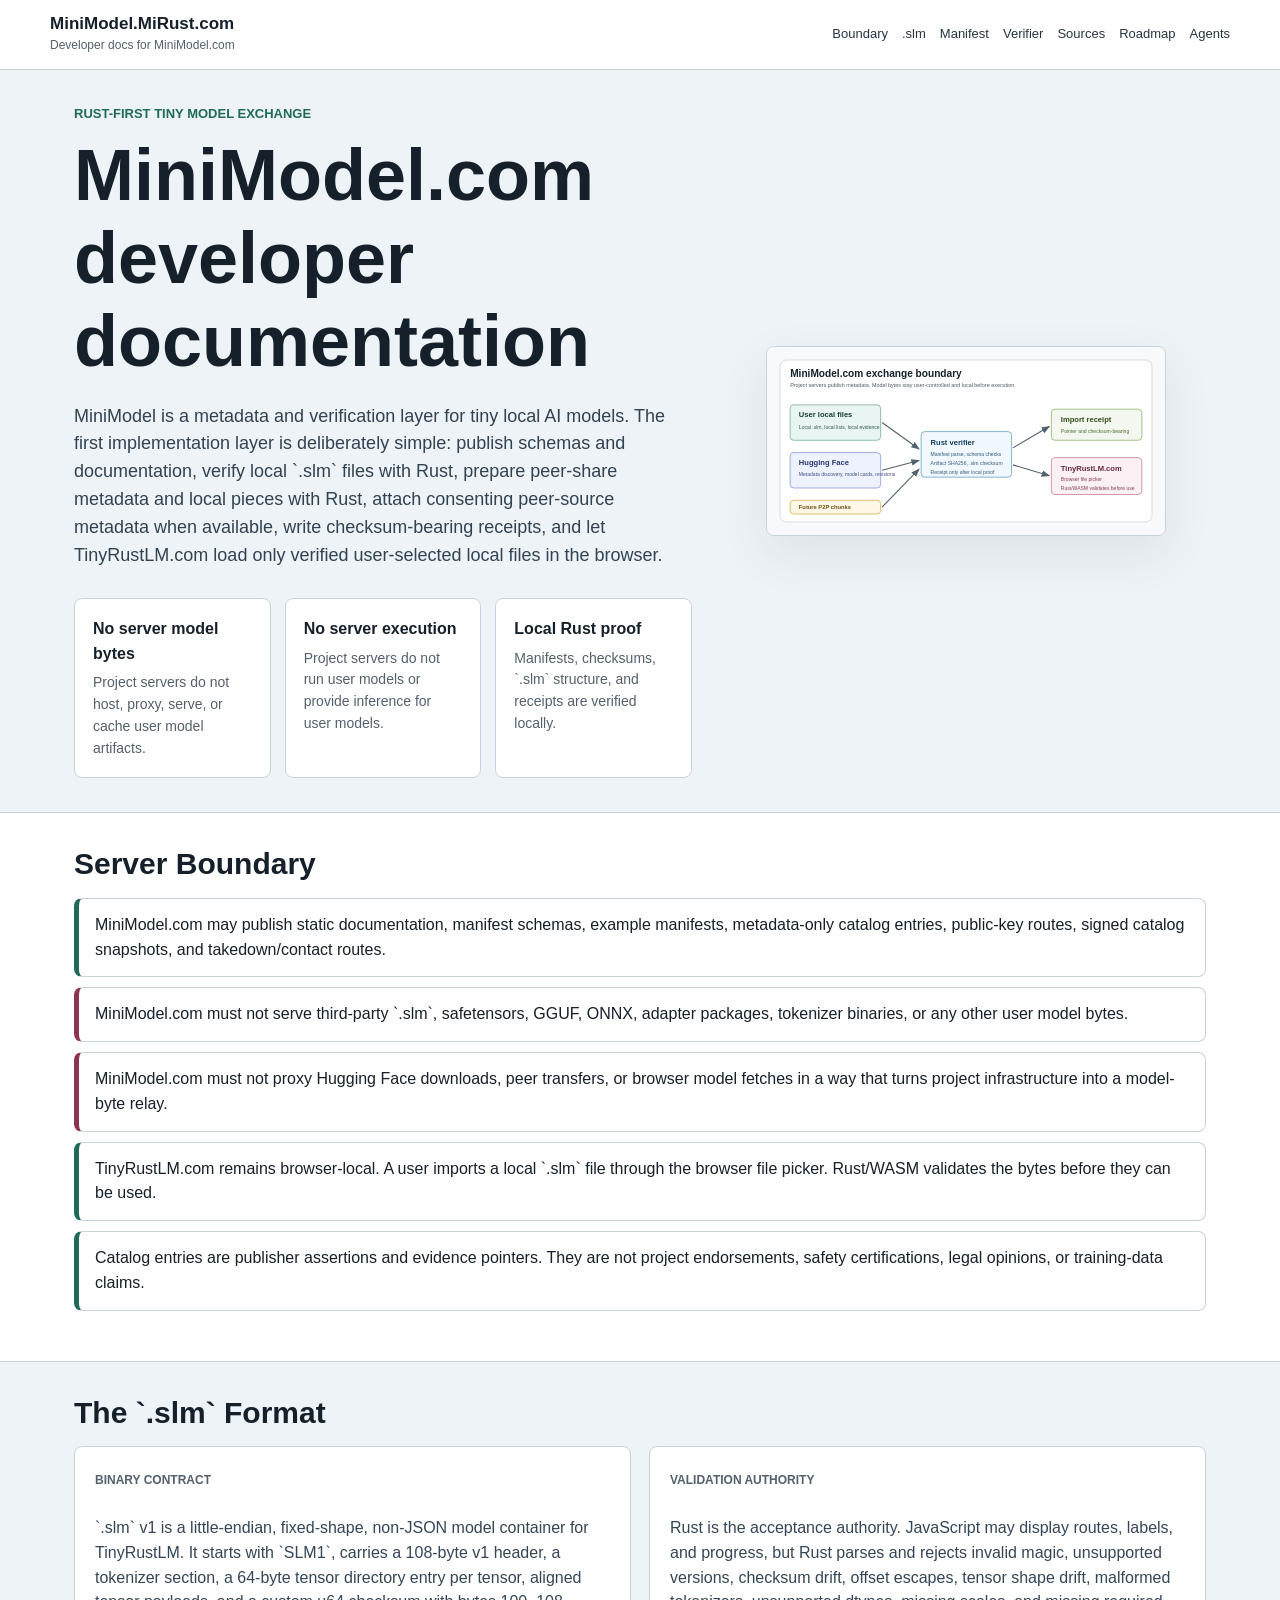
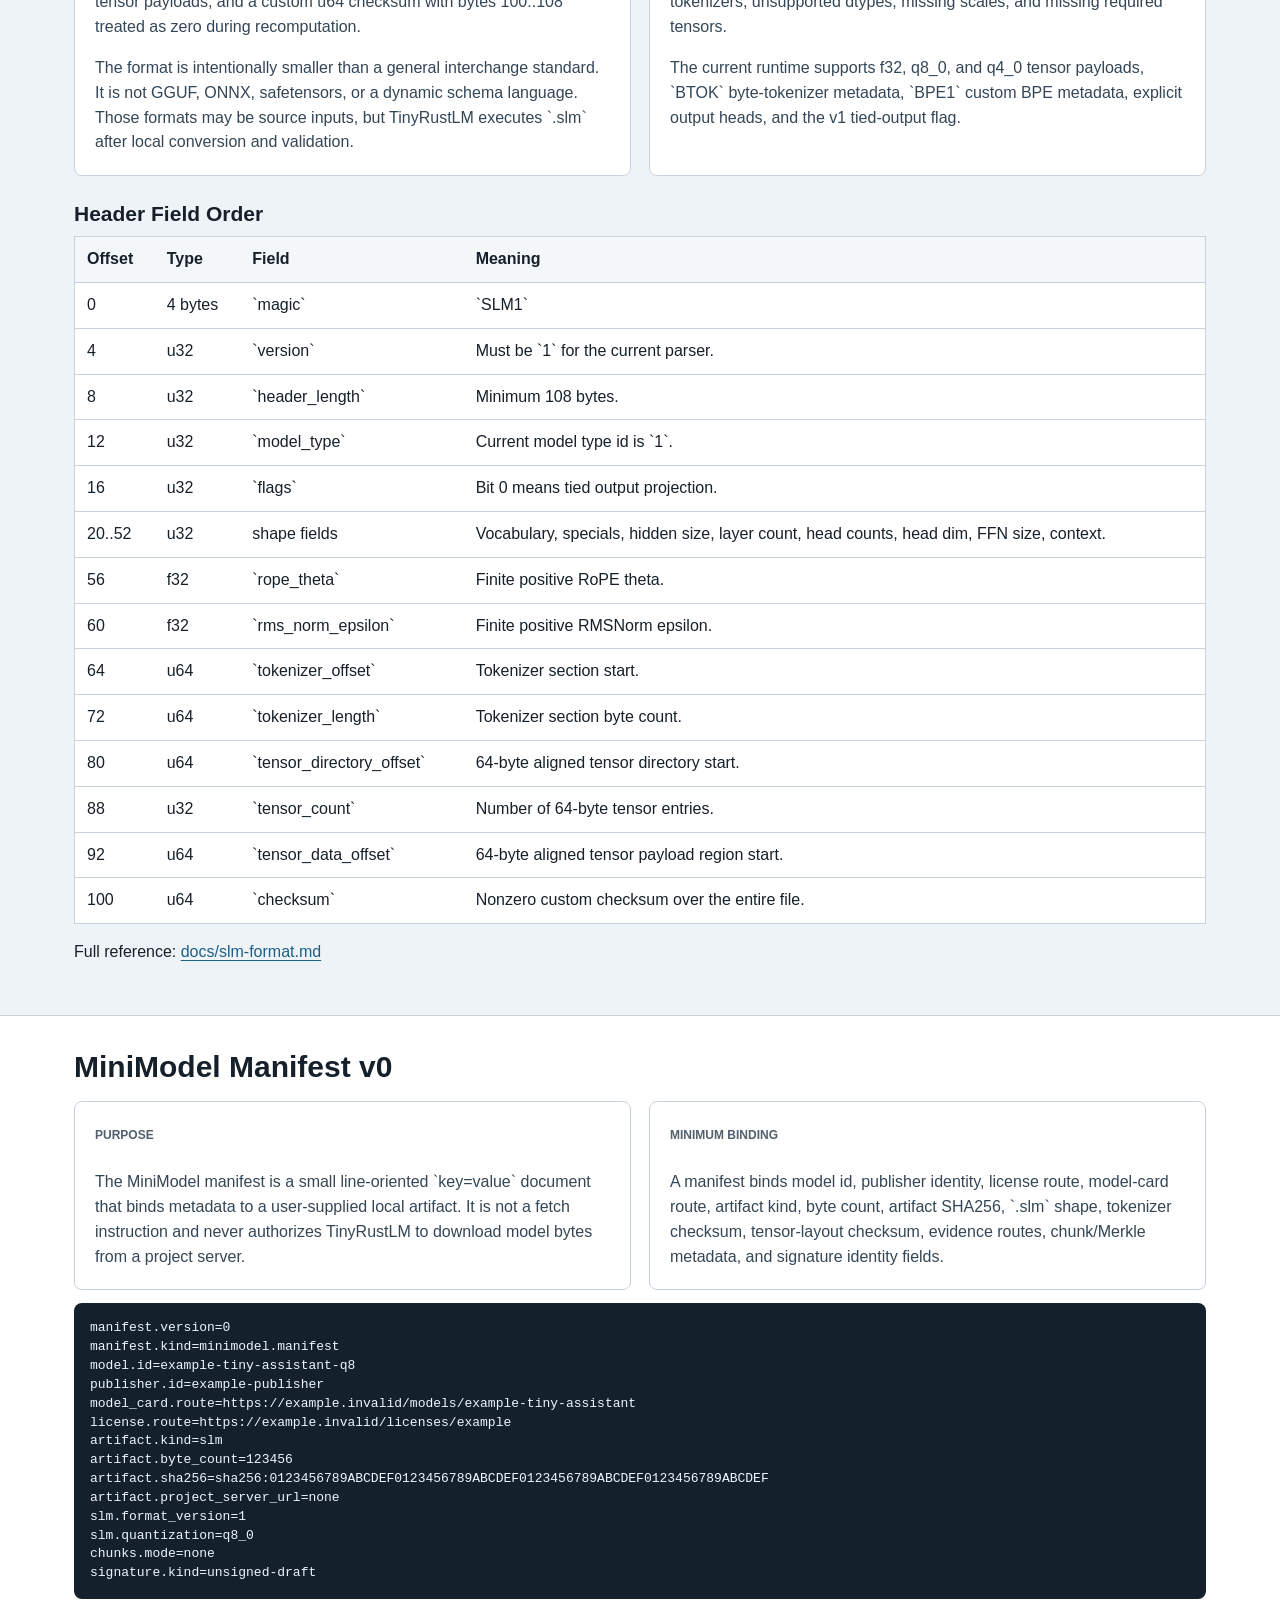
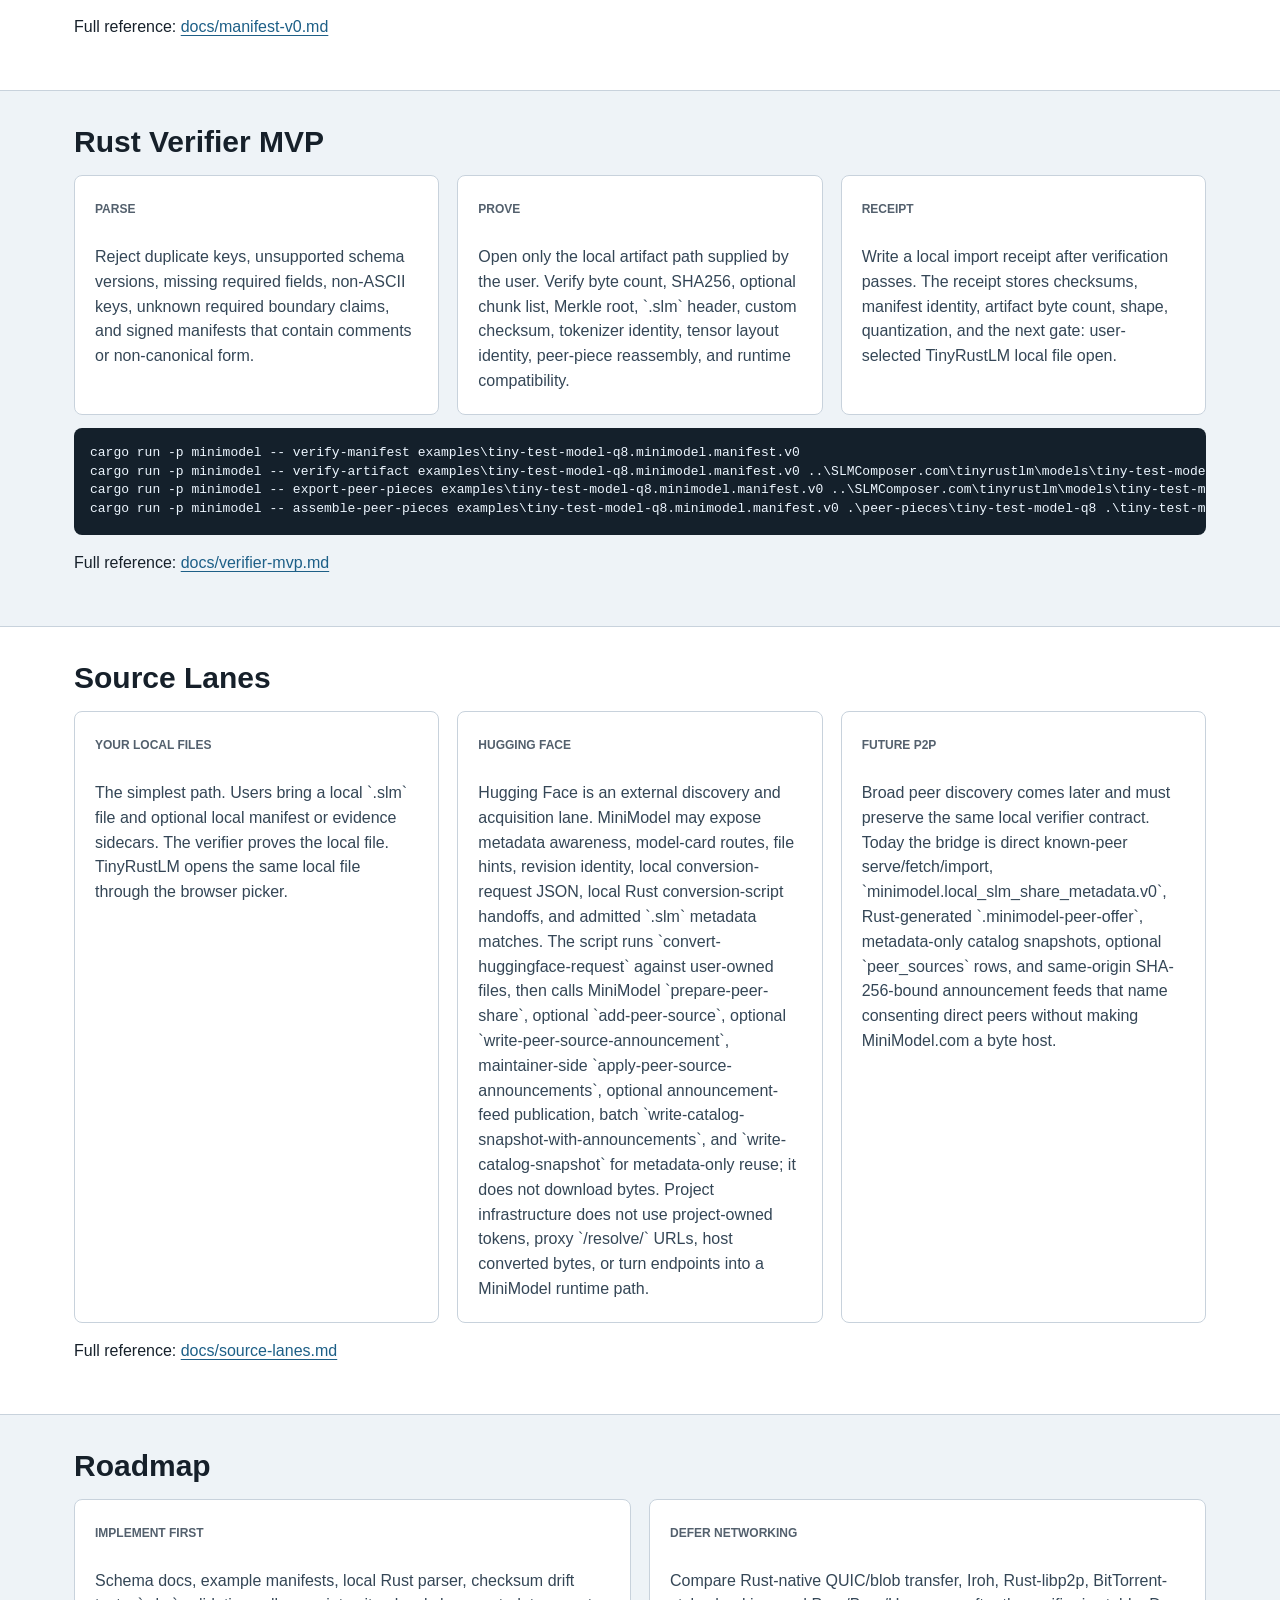
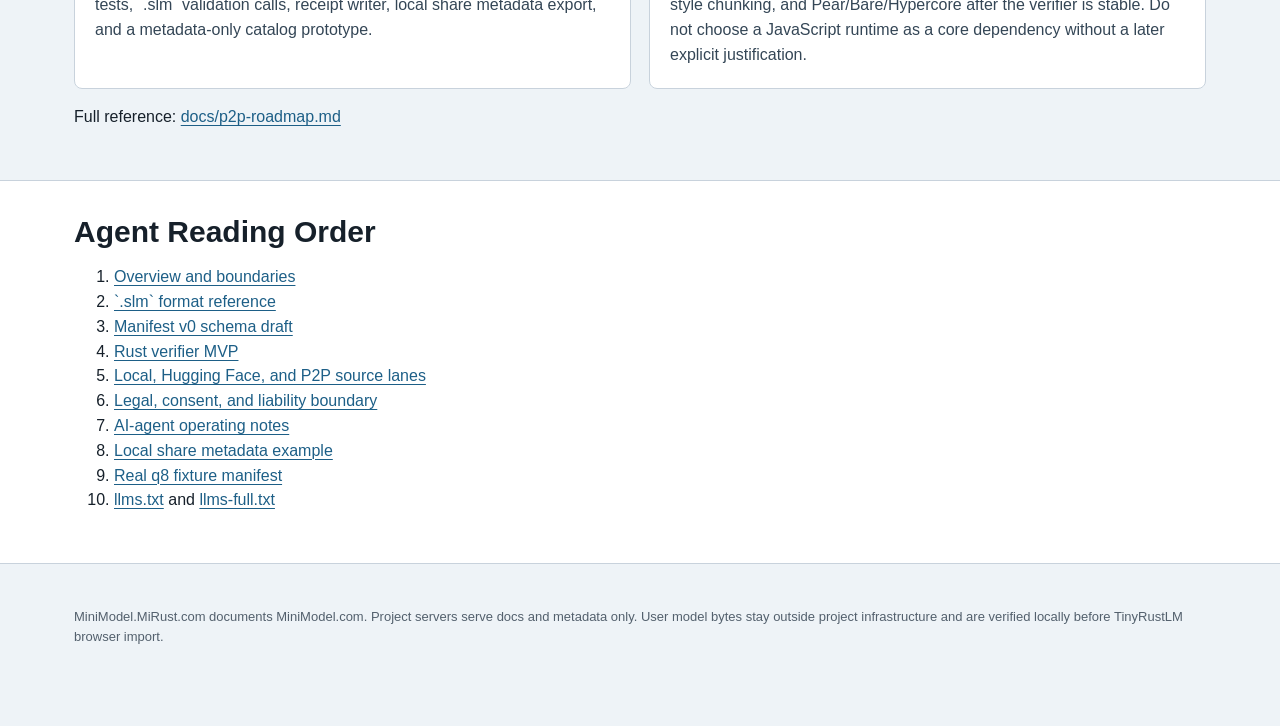
==== index.html @ 9f9189e4 "Document MiniModel announcement feeds" ====
<!doctype html>
<html lang="en">
<head>
  <meta charset="utf-8">
  <meta name="viewport" content="width=device-width, initial-scale=1">
  <title>MiniModel.MiRust.com Developer Documentation</title>
  <meta name="description" content="Developer documentation for MiniModel.com, the .slm format, local Rust verification, and metadata-only tiny model exchange architecture.">
  <link rel="canonical" href="https://minimodel.mirust.com/">
  <link rel="stylesheet" href="/styles.css">
</head>
<body>
  <header class="topbar">
    <div class="brand">
      <strong>MiniModel.MiRust.com</strong>
      <span>Developer docs for MiniModel.com</span>
    </div>
    <nav class="nav" aria-label="Primary">
      <a href="#boundary">Boundary</a>
      <a href="#slm">.slm</a>
      <a href="#manifest">Manifest</a>
      <a href="#verifier">Verifier</a>
      <a href="#sources">Sources</a>
      <a href="#roadmap">Roadmap</a>
      <a href="#agent">Agents</a>
    </nav>
  </header>

  <main>
    <section class="hero">
      <div>
        <p class="eyebrow">Rust-first tiny model exchange</p>
        <h1>MiniModel.com developer documentation</h1>
        <p class="lead">MiniModel is a metadata and verification layer for tiny local AI models. The first implementation layer is deliberately simple: publish schemas and documentation, verify local `.slm` files with Rust, prepare peer-share metadata and local pieces with Rust, attach consenting peer-source metadata when available, write checksum-bearing receipts, and let TinyRustLM.com load only verified user-selected local files in the browser.</p>
        <div class="callouts" aria-label="Core boundaries">
          <div class="callout">
            <strong>No server model bytes</strong>
            <p>Project servers do not host, proxy, serve, or cache user model artifacts.</p>
          </div>
          <div class="callout">
            <strong>No server execution</strong>
            <p>Project servers do not run user models or provide inference for user models.</p>
          </div>
          <div class="callout">
            <strong>Local Rust proof</strong>
            <p>Manifests, checksums, `.slm` structure, and receipts are verified locally.</p>
          </div>
        </div>
      </div>
      <figure class="map">
        <img src="/assets/exchange-map.svg" alt="Local files, Hugging Face discovery, and future P2P chunks converge into Rust verification, import receipts, and TinyRustLM local import.">
      </figure>
    </section>

    <section id="boundary" class="band">
      <div class="content">
        <h2>Server Boundary</h2>
        <ul class="rule-list">
          <li>MiniModel.com may publish static documentation, manifest schemas, example manifests, metadata-only catalog entries, public-key routes, signed catalog snapshots, and takedown/contact routes.</li>
          <li class="warning">MiniModel.com must not serve third-party `.slm`, safetensors, GGUF, ONNX, adapter packages, tokenizer binaries, or any other user model bytes.</li>
          <li class="warning">MiniModel.com must not proxy Hugging Face downloads, peer transfers, or browser model fetches in a way that turns project infrastructure into a model-byte relay.</li>
          <li>TinyRustLM.com remains browser-local. A user imports a local `.slm` file through the browser file picker. Rust/WASM validates the bytes before they can be used.</li>
          <li>Catalog entries are publisher assertions and evidence pointers. They are not project endorsements, safety certifications, legal opinions, or training-data claims.</li>
        </ul>
      </div>
    </section>

    <section id="slm" class="content">
      <h2>The `.slm` Format</h2>
      <div class="grid">
        <article class="card">
          <span class="tag">Binary contract</span>
          <p>`.slm` v1 is a little-endian, fixed-shape, non-JSON model container for TinyRustLM. It starts with `SLM1`, carries a 108-byte v1 header, a tokenizer section, a 64-byte tensor directory entry per tensor, aligned tensor payloads, and a custom u64 checksum with bytes 100..108 treated as zero during recomputation.</p>
          <p>The format is intentionally smaller than a general interchange standard. It is not GGUF, ONNX, safetensors, or a dynamic schema language. Those formats may be source inputs, but TinyRustLM executes `.slm` after local conversion and validation.</p>
        </article>
        <article class="card">
          <span class="tag">Validation authority</span>
          <p>Rust is the acceptance authority. JavaScript may display routes, labels, and progress, but Rust parses and rejects invalid magic, unsupported versions, checksum drift, offset escapes, tensor shape drift, malformed tokenizers, unsupported dtypes, missing scales, and missing required tensors.</p>
          <p>The current runtime supports f32, q8_0, and q4_0 tensor payloads, `BTOK` byte-tokenizer metadata, `BPE1` custom BPE metadata, explicit output heads, and the v1 tied-output flag.</p>
        </article>
      </div>
      <h3>Header Field Order</h3>
      <table>
        <thead><tr><th>Offset</th><th>Type</th><th>Field</th><th>Meaning</th></tr></thead>
        <tbody>
          <tr><td>0</td><td>4 bytes</td><td>`magic`</td><td>`SLM1`</td></tr>
          <tr><td>4</td><td>u32</td><td>`version`</td><td>Must be `1` for the current parser.</td></tr>
          <tr><td>8</td><td>u32</td><td>`header_length`</td><td>Minimum 108 bytes.</td></tr>
          <tr><td>12</td><td>u32</td><td>`model_type`</td><td>Current model type id is `1`.</td></tr>
          <tr><td>16</td><td>u32</td><td>`flags`</td><td>Bit 0 means tied output projection.</td></tr>
          <tr><td>20..52</td><td>u32</td><td>shape fields</td><td>Vocabulary, specials, hidden size, layer count, head counts, head dim, FFN size, context.</td></tr>
          <tr><td>56</td><td>f32</td><td>`rope_theta`</td><td>Finite positive RoPE theta.</td></tr>
          <tr><td>60</td><td>f32</td><td>`rms_norm_epsilon`</td><td>Finite positive RMSNorm epsilon.</td></tr>
          <tr><td>64</td><td>u64</td><td>`tokenizer_offset`</td><td>Tokenizer section start.</td></tr>
          <tr><td>72</td><td>u64</td><td>`tokenizer_length`</td><td>Tokenizer section byte count.</td></tr>
          <tr><td>80</td><td>u64</td><td>`tensor_directory_offset`</td><td>64-byte aligned tensor directory start.</td></tr>
          <tr><td>88</td><td>u32</td><td>`tensor_count`</td><td>Number of 64-byte tensor entries.</td></tr>
          <tr><td>92</td><td>u64</td><td>`tensor_data_offset`</td><td>64-byte aligned tensor payload region start.</td></tr>
          <tr><td>100</td><td>u64</td><td>`checksum`</td><td>Nonzero custom checksum over the entire file.</td></tr>
        </tbody>
      </table>
      <p>Full reference: <a href="/docs/slm-format.md">docs/slm-format.md</a></p>
    </section>

    <section id="manifest" class="band">
      <div class="content">
        <h2>MiniModel Manifest v0</h2>
        <div class="grid">
          <article class="card">
            <span class="tag">Purpose</span>
            <p>The MiniModel manifest is a small line-oriented `key=value` document that binds metadata to a user-supplied local artifact. It is not a fetch instruction and never authorizes TinyRustLM to download model bytes from a project server.</p>
          </article>
          <article class="card">
            <span class="tag">Minimum binding</span>
            <p>A manifest binds model id, publisher identity, license route, model-card route, artifact kind, byte count, artifact SHA256, `.slm` shape, tokenizer checksum, tensor-layout checksum, evidence routes, chunk/Merkle metadata, and signature identity fields.</p>
          </article>
        </div>
        <pre><code>manifest.version=0
manifest.kind=minimodel.manifest
model.id=example-tiny-assistant-q8
publisher.id=example-publisher
model_card.route=https://example.invalid/models/example-tiny-assistant
license.route=https://example.invalid/licenses/example
artifact.kind=slm
artifact.byte_count=123456
artifact.sha256=sha256:0123456789ABCDEF0123456789ABCDEF0123456789ABCDEF0123456789ABCDEF
artifact.project_server_url=none
slm.format_version=1
slm.quantization=q8_0
chunks.mode=none
signature.kind=unsigned-draft</code></pre>
        <p>Full reference: <a href="/docs/manifest-v0.md">docs/manifest-v0.md</a></p>
      </div>
    </section>

    <section id="verifier" class="content">
      <h2>Rust Verifier MVP</h2>
      <div class="wide-grid">
        <article class="card">
          <span class="tag">Parse</span>
          <p>Reject duplicate keys, unsupported schema versions, missing required fields, non-ASCII keys, unknown required boundary claims, and signed manifests that contain comments or non-canonical form.</p>
        </article>
        <article class="card">
          <span class="tag">Prove</span>
          <p>Open only the local artifact path supplied by the user. Verify byte count, SHA256, optional chunk list, Merkle root, `.slm` header, custom checksum, tokenizer identity, tensor layout identity, peer-piece reassembly, and runtime compatibility.</p>
        </article>
        <article class="card">
          <span class="tag">Receipt</span>
          <p>Write a local import receipt after verification passes. The receipt stores checksums, manifest identity, artifact byte count, shape, quantization, and the next gate: user-selected TinyRustLM local file open.</p>
        </article>
      </div>
      <pre><code>cargo run -p minimodel -- verify-manifest examples\tiny-test-model-q8.minimodel.manifest.v0
cargo run -p minimodel -- verify-artifact examples\tiny-test-model-q8.minimodel.manifest.v0 ..\SLMComposer.com\tinyrustlm\models\tiny-test-model-q8.slm
cargo run -p minimodel -- export-peer-pieces examples\tiny-test-model-q8.minimodel.manifest.v0 ..\SLMComposer.com\tinyrustlm\models\tiny-test-model-q8.slm .\peer-pieces\tiny-test-model-q8
cargo run -p minimodel -- assemble-peer-pieces examples\tiny-test-model-q8.minimodel.manifest.v0 .\peer-pieces\tiny-test-model-q8 .\tiny-test-model-q8.from-pieces.slm</code></pre>
      <p>Full reference: <a href="/docs/verifier-mvp.md">docs/verifier-mvp.md</a></p>
    </section>

    <section id="sources" class="band">
      <div class="content">
        <h2>Source Lanes</h2>
        <div class="wide-grid">
          <article class="card">
            <span class="tag">Your local files</span>
            <p>The simplest path. Users bring a local `.slm` file and optional local manifest or evidence sidecars. The verifier proves the local file. TinyRustLM opens the same local file through the browser picker.</p>
          </article>
          <article class="card">
            <span class="tag">Hugging Face</span>
            <p>Hugging Face is an external discovery and acquisition lane. MiniModel may expose metadata awareness, model-card routes, file hints, revision identity, local conversion-request JSON, local Rust conversion-script handoffs, and admitted `.slm` metadata matches. The script runs `convert-huggingface-request` against user-owned files, then calls MiniModel `prepare-peer-share`, optional `add-peer-source`, optional `write-peer-source-announcement`, maintainer-side `apply-peer-source-announcements`, optional announcement-feed publication, batch `write-catalog-snapshot-with-announcements`, and `write-catalog-snapshot` for metadata-only reuse; it does not download bytes. Project infrastructure does not use project-owned tokens, proxy `/resolve/` URLs, host converted bytes, or turn endpoints into a MiniModel runtime path.</p>
          </article>
          <article class="card">
            <span class="tag">Future P2P</span>
            <p>Broad peer discovery comes later and must preserve the same local verifier contract. Today the bridge is direct known-peer serve/fetch/import, `minimodel.local_slm_share_metadata.v0`, Rust-generated `.minimodel-peer-offer`, metadata-only catalog snapshots, optional `peer_sources` rows, and same-origin SHA-256-bound announcement feeds that name consenting direct peers without making MiniModel.com a byte host.</p>
          </article>
        </div>
        <p>Full reference: <a href="/docs/source-lanes.md">docs/source-lanes.md</a></p>
      </div>
    </section>

    <section id="roadmap" class="content">
      <h2>Roadmap</h2>
      <div class="grid">
        <article class="card">
          <span class="tag">Implement first</span>
          <p>Schema docs, example manifests, local Rust parser, checksum drift tests, `.slm` validation calls, receipt writer, local share metadata export, and a metadata-only catalog prototype.</p>
        </article>
        <article class="card">
          <span class="tag">Defer networking</span>
          <p>Compare Rust-native QUIC/blob transfer, Iroh, Rust-libp2p, BitTorrent-style chunking, and Pear/Bare/Hypercore after the verifier is stable. Do not choose a JavaScript runtime as a core dependency without a later explicit justification.</p>
        </article>
      </div>
      <p>Full reference: <a href="/docs/p2p-roadmap.md">docs/p2p-roadmap.md</a></p>
    </section>

    <section id="agent" class="band">
      <div class="content">
        <h2>Agent Reading Order</h2>
        <ol>
          <li><a href="/docs/overview.md">Overview and boundaries</a></li>
          <li><a href="/docs/slm-format.md">`.slm` format reference</a></li>
          <li><a href="/docs/manifest-v0.md">Manifest v0 schema draft</a></li>
          <li><a href="/docs/verifier-mvp.md">Rust verifier MVP</a></li>
          <li><a href="/docs/source-lanes.md">Local, Hugging Face, and P2P source lanes</a></li>
          <li><a href="/docs/legal-boundary.md">Legal, consent, and liability boundary</a></li>
          <li><a href="/docs/agent-readme.md">AI-agent operating notes</a></li>
          <li><a href="/examples/share-metadata.v0.json">Local share metadata example</a></li>
          <li><a href="/examples/tiny-test-model-q8.minimodel.manifest.v0">Real q8 fixture manifest</a></li>
          <li><a href="/llms.txt">llms.txt</a> and <a href="/llms-full.txt">llms-full.txt</a></li>
        </ol>
      </div>
    </section>
  </main>

  <footer class="footer">
    <p>MiniModel.MiRust.com documents MiniModel.com. Project servers serve docs and metadata only. User model bytes stay outside project infrastructure and are verified locally before TinyRustLM browser import.</p>
  </footer>
</body>
</html>
---- styles.css ----
:root {
  color-scheme: light;
  --ink: #16202a;
  --muted: #53606d;
  --line: #c8d2dc;
  --soft: #f4f7fa;
  --panel: #ffffff;
  --blue: #1d5f87;
  --green: #1f6b57;
  --rose: #8a3650;
  --gold: #85640f;
  --shadow: 0 18px 50px rgba(22, 32, 42, 0.08);
}

* {
  box-sizing: border-box;
}

html {
  scroll-behavior: smooth;
}

body {
  margin: 0;
  background: #eef3f7;
  color: var(--ink);
  font-family: "Segoe UI", Arial, sans-serif;
  line-height: 1.55;
}

a {
  color: var(--blue);
  text-decoration-thickness: 1px;
  text-underline-offset: 3px;
}

.topbar {
  position: sticky;
  top: 0;
  z-index: 10;
  display: flex;
  align-items: center;
  justify-content: space-between;
  gap: 24px;
  padding: 14px max(24px, calc((100vw - 1180px) / 2));
  background: rgba(255, 255, 255, 0.96);
  border-bottom: 1px solid var(--line);
  backdrop-filter: blur(10px);
}

.brand {
  display: flex;
  flex-direction: column;
  gap: 2px;
  min-width: 220px;
}

.brand strong {
  font-size: 17px;
  line-height: 1.2;
}

.brand span {
  color: var(--muted);
  font-size: 12px;
}

.nav {
  display: flex;
  flex-wrap: wrap;
  gap: 8px 14px;
  justify-content: flex-end;
}

.nav a {
  color: #273441;
  font-size: 13px;
  text-decoration: none;
}

.hero,
.content {
  max-width: 1180px;
  margin: 0 auto;
  padding: 34px 24px;
}

.hero {
  display: grid;
  grid-template-columns: minmax(0, 1fr) minmax(320px, 480px);
  align-items: center;
  gap: 34px;
}

.eyebrow {
  margin: 0 0 10px;
  color: var(--green);
  font-size: 13px;
  font-weight: 700;
  letter-spacing: 0;
  text-transform: uppercase;
}

h1,
h2,
h3 {
  letter-spacing: 0;
  line-height: 1.15;
}

h1 {
  margin: 0;
  max-width: 760px;
  font-size: clamp(40px, 7vw, 72px);
}

h2 {
  margin: 0 0 16px;
  font-size: 30px;
}

h3 {
  margin: 26px 0 10px;
  font-size: 21px;
}

.lead {
  max-width: 760px;
  margin: 20px 0 0;
  color: #324250;
  font-size: 18px;
}

.callouts {
  display: grid;
  grid-template-columns: repeat(3, minmax(0, 1fr));
  gap: 14px;
  margin-top: 28px;
}

.callout {
  padding: 18px;
  background: var(--panel);
  border: 1px solid var(--line);
  border-radius: 8px;
}

.callout strong {
  display: block;
  margin-bottom: 6px;
}

.callout p {
  margin: 0;
  color: var(--muted);
  font-size: 14px;
}

.map {
  overflow: hidden;
  background: #fff;
  border: 1px solid var(--line);
  border-radius: 8px;
  box-shadow: var(--shadow);
}

.map img {
  display: block;
  width: 100%;
  height: auto;
}

.band {
  background: #fff;
  border-top: 1px solid var(--line);
  border-bottom: 1px solid var(--line);
}

.grid {
  display: grid;
  grid-template-columns: repeat(2, minmax(0, 1fr));
  gap: 18px;
}

.wide-grid {
  display: grid;
  grid-template-columns: repeat(3, minmax(0, 1fr));
  gap: 18px;
}

.card {
  background: var(--panel);
  border: 1px solid var(--line);
  border-radius: 8px;
  padding: 20px;
}

.card p,
.card li {
  color: #344656;
}

.card p:last-child {
  margin-bottom: 0;
}

.tag {
  display: inline-block;
  margin-bottom: 10px;
  color: var(--muted);
  font-size: 12px;
  font-weight: 700;
  text-transform: uppercase;
}

.rule-list {
  display: grid;
  gap: 10px;
  padding: 0;
  list-style: none;
}

.rule-list li {
  padding: 14px 16px;
  background: #fff;
  border: 1px solid var(--line);
  border-left: 5px solid var(--green);
  border-radius: 8px;
}

.warning {
  border-left-color: var(--rose) !important;
}

.mono {
  font-family: Consolas, "Liberation Mono", monospace;
}

pre {
  overflow-x: auto;
  padding: 16px;
  background: #14202b;
  color: #edf6ff;
  border-radius: 8px;
  font-size: 13px;
  line-height: 1.45;
}

code {
  font-family: Consolas, "Liberation Mono", monospace;
}

table {
  width: 100%;
  border-collapse: collapse;
  background: #fff;
  border: 1px solid var(--line);
}

th,
td {
  padding: 10px 12px;
  border-bottom: 1px solid var(--line);
  text-align: left;
  vertical-align: top;
}

th {
  background: #f3f7fa;
}

.footer {
  max-width: 1180px;
  margin: 0 auto;
  padding: 30px 24px 48px;
  color: var(--muted);
  font-size: 13px;
}

@media (max-width: 900px) {
  .topbar {
    position: static;
    align-items: flex-start;
    flex-direction: column;
  }

  .nav {
    justify-content: flex-start;
  }

  .hero {
    grid-template-columns: 1fr;
  }

  .callouts,
  .grid,
  .wide-grid {
    grid-template-columns: 1fr;
  }
}
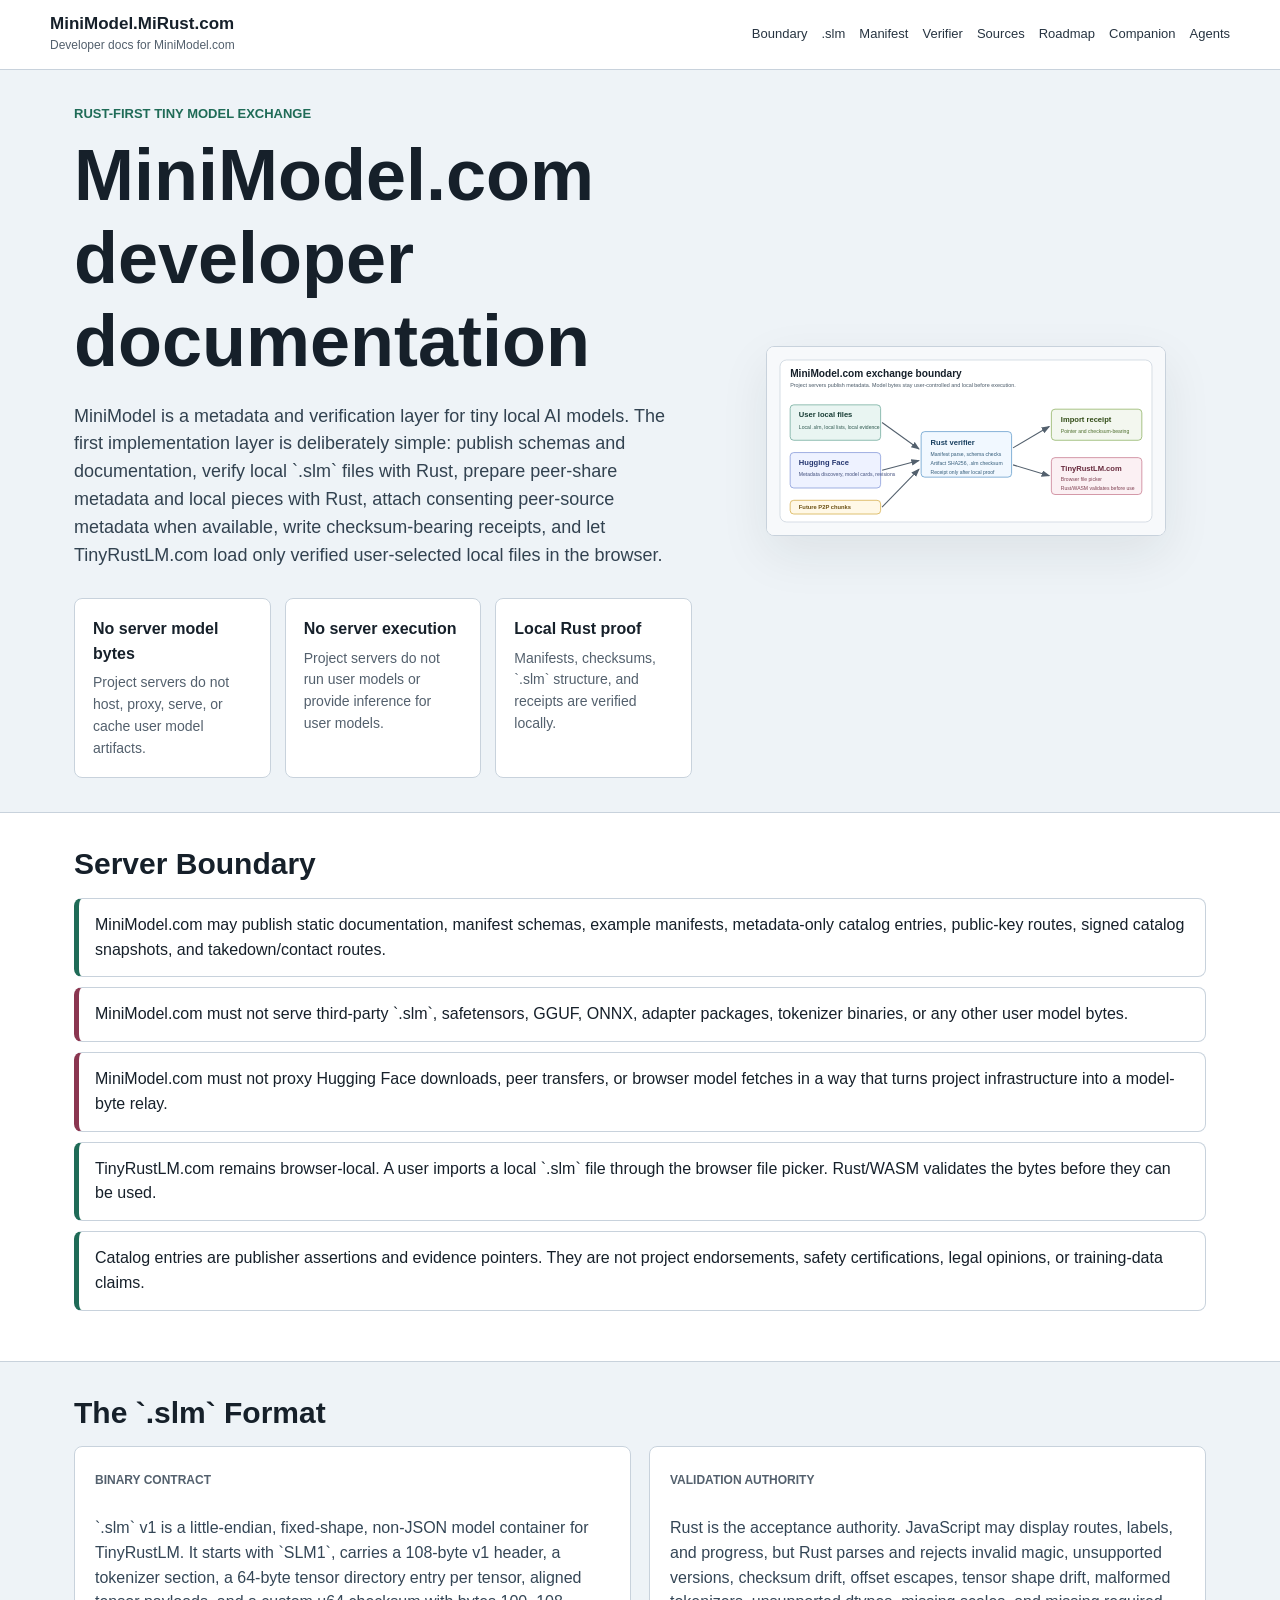
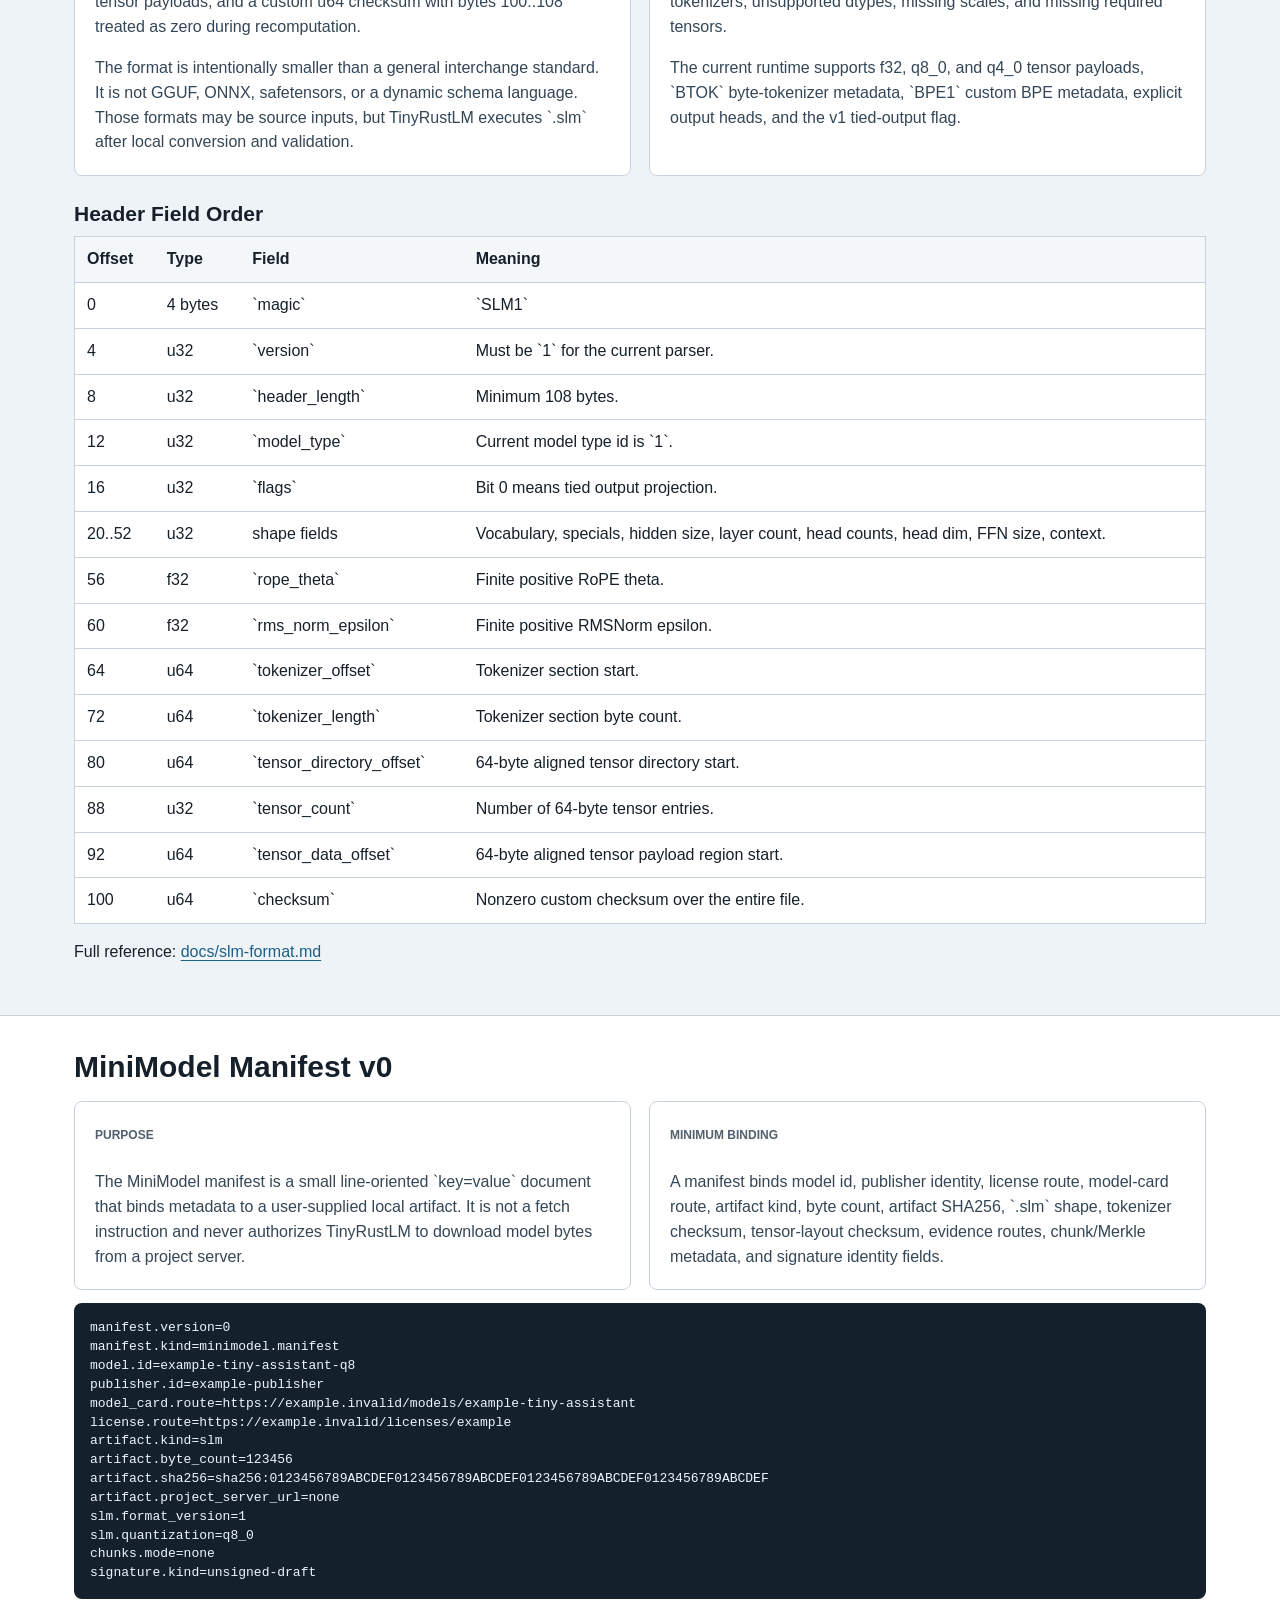
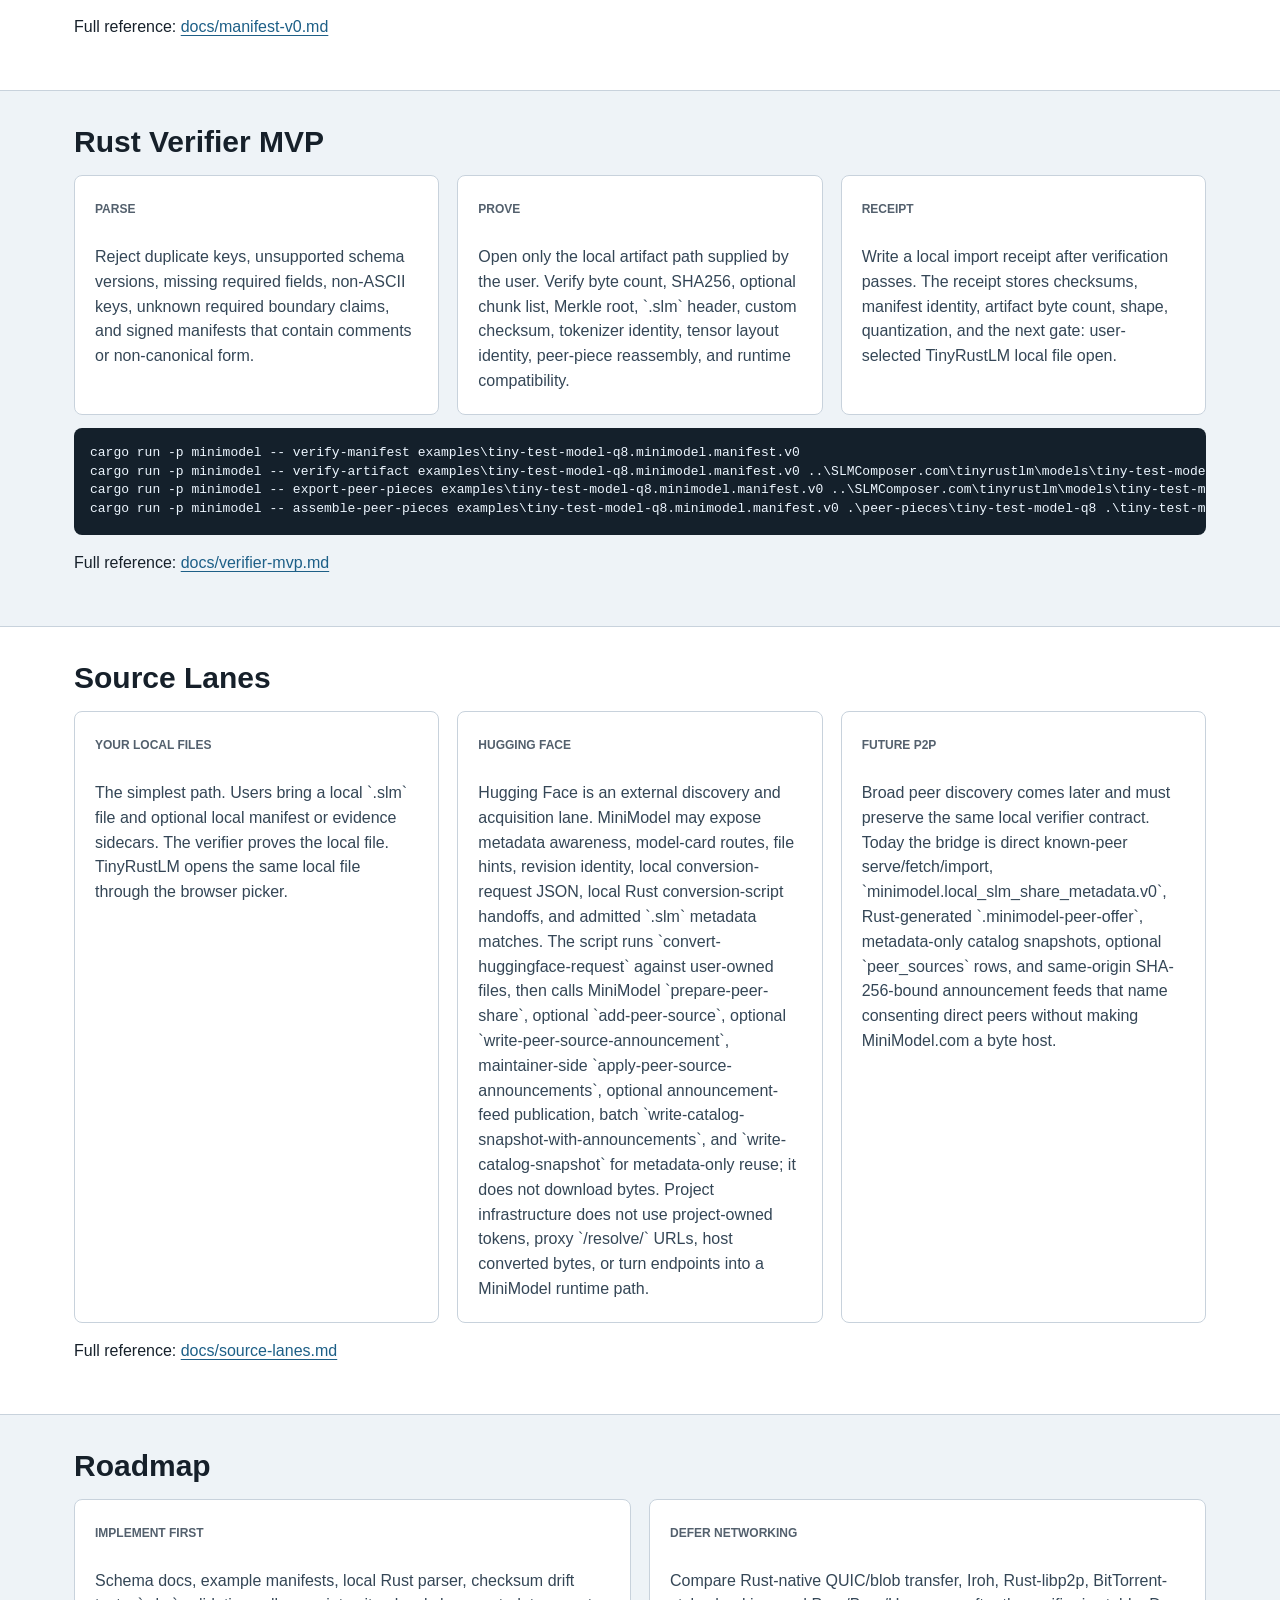
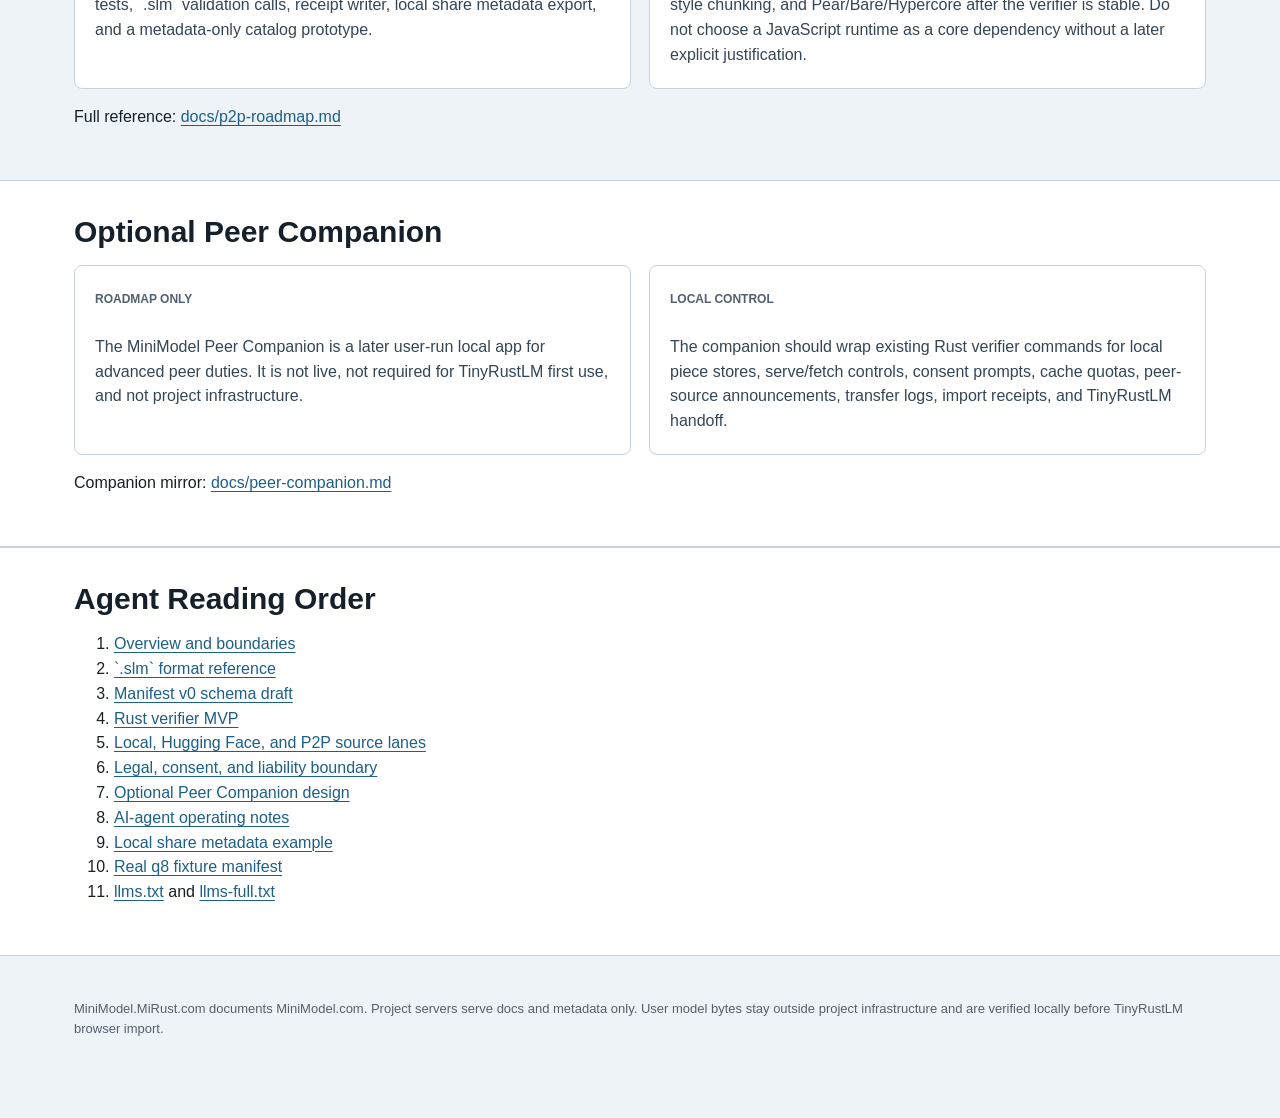
==== commit 6cb05dd7: "Publish MiniModel peer companion docs" ====
--- a/index.html
+++ b/index.html
@@ -21,6 +21,7 @@
       <a href="#verifier">Verifier</a>
       <a href="#sources">Sources</a>
       <a href="#roadmap">Roadmap</a>
+      <a href="#companion">Companion</a>
       <a href="#agent">Agents</a>
     </nav>
   </header>
@@ -191,6 +192,23 @@
       <p>Full reference: <a href="/docs/p2p-roadmap.md">docs/p2p-roadmap.md</a></p>
     </section>
 
+    <section id="companion" class="band">
+      <div class="content">
+        <h2>Optional Peer Companion</h2>
+        <div class="grid">
+          <article class="card">
+            <span class="tag">Roadmap only</span>
+            <p>The MiniModel Peer Companion is a later user-run local app for advanced peer duties. It is not live, not required for TinyRustLM first use, and not project infrastructure.</p>
+          </article>
+          <article class="card">
+            <span class="tag">Local control</span>
+            <p>The companion should wrap existing Rust verifier commands for local piece stores, serve/fetch controls, consent prompts, cache quotas, peer-source announcements, transfer logs, import receipts, and TinyRustLM handoff.</p>
+          </article>
+        </div>
+        <p>Companion mirror: <a href="/docs/peer-companion.md">docs/peer-companion.md</a></p>
+      </div>
+    </section>
+
     <section id="agent" class="band">
       <div class="content">
         <h2>Agent Reading Order</h2>
@@ -201,6 +219,7 @@
           <li><a href="/docs/verifier-mvp.md">Rust verifier MVP</a></li>
           <li><a href="/docs/source-lanes.md">Local, Hugging Face, and P2P source lanes</a></li>
           <li><a href="/docs/legal-boundary.md">Legal, consent, and liability boundary</a></li>
+          <li><a href="/docs/peer-companion.md">Optional Peer Companion design</a></li>
           <li><a href="/docs/agent-readme.md">AI-agent operating notes</a></li>
           <li><a href="/examples/share-metadata.v0.json">Local share metadata example</a></li>
           <li><a href="/examples/tiny-test-model-q8.minimodel.manifest.v0">Real q8 fixture manifest</a></li>
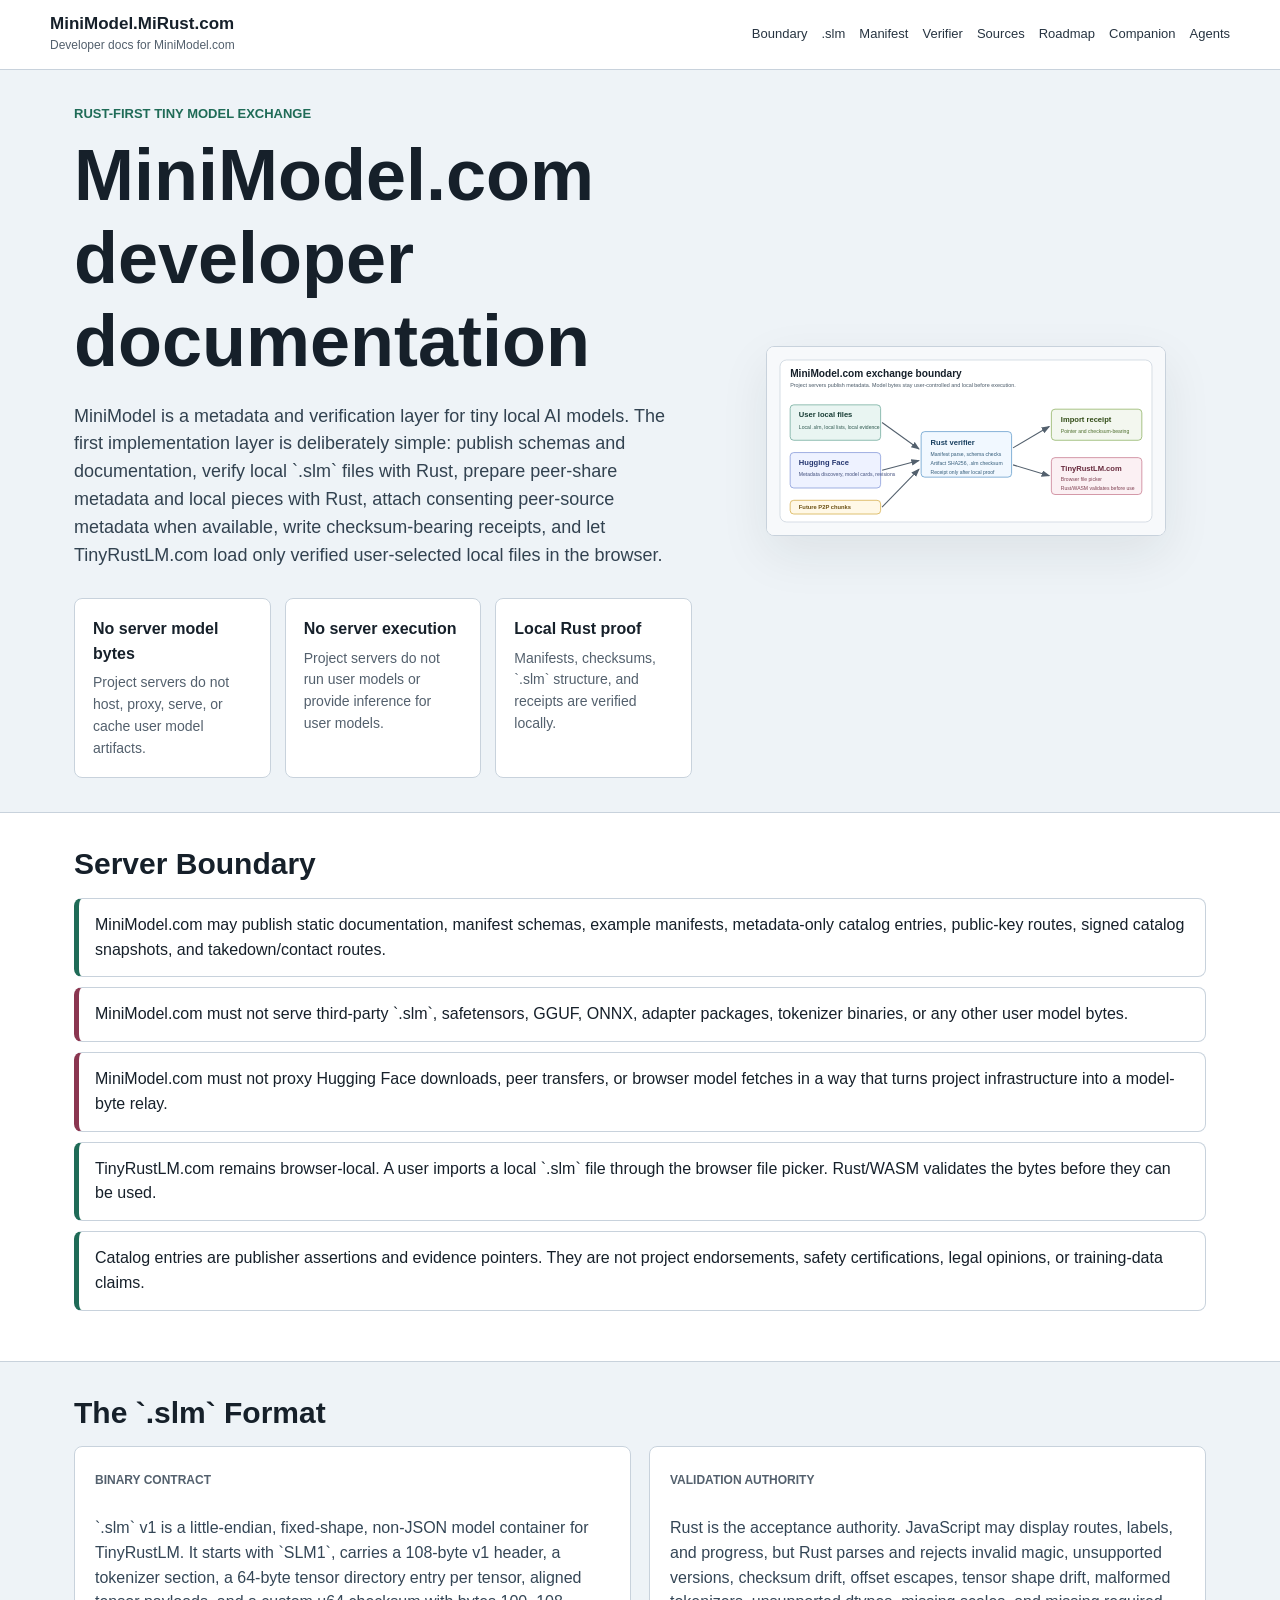
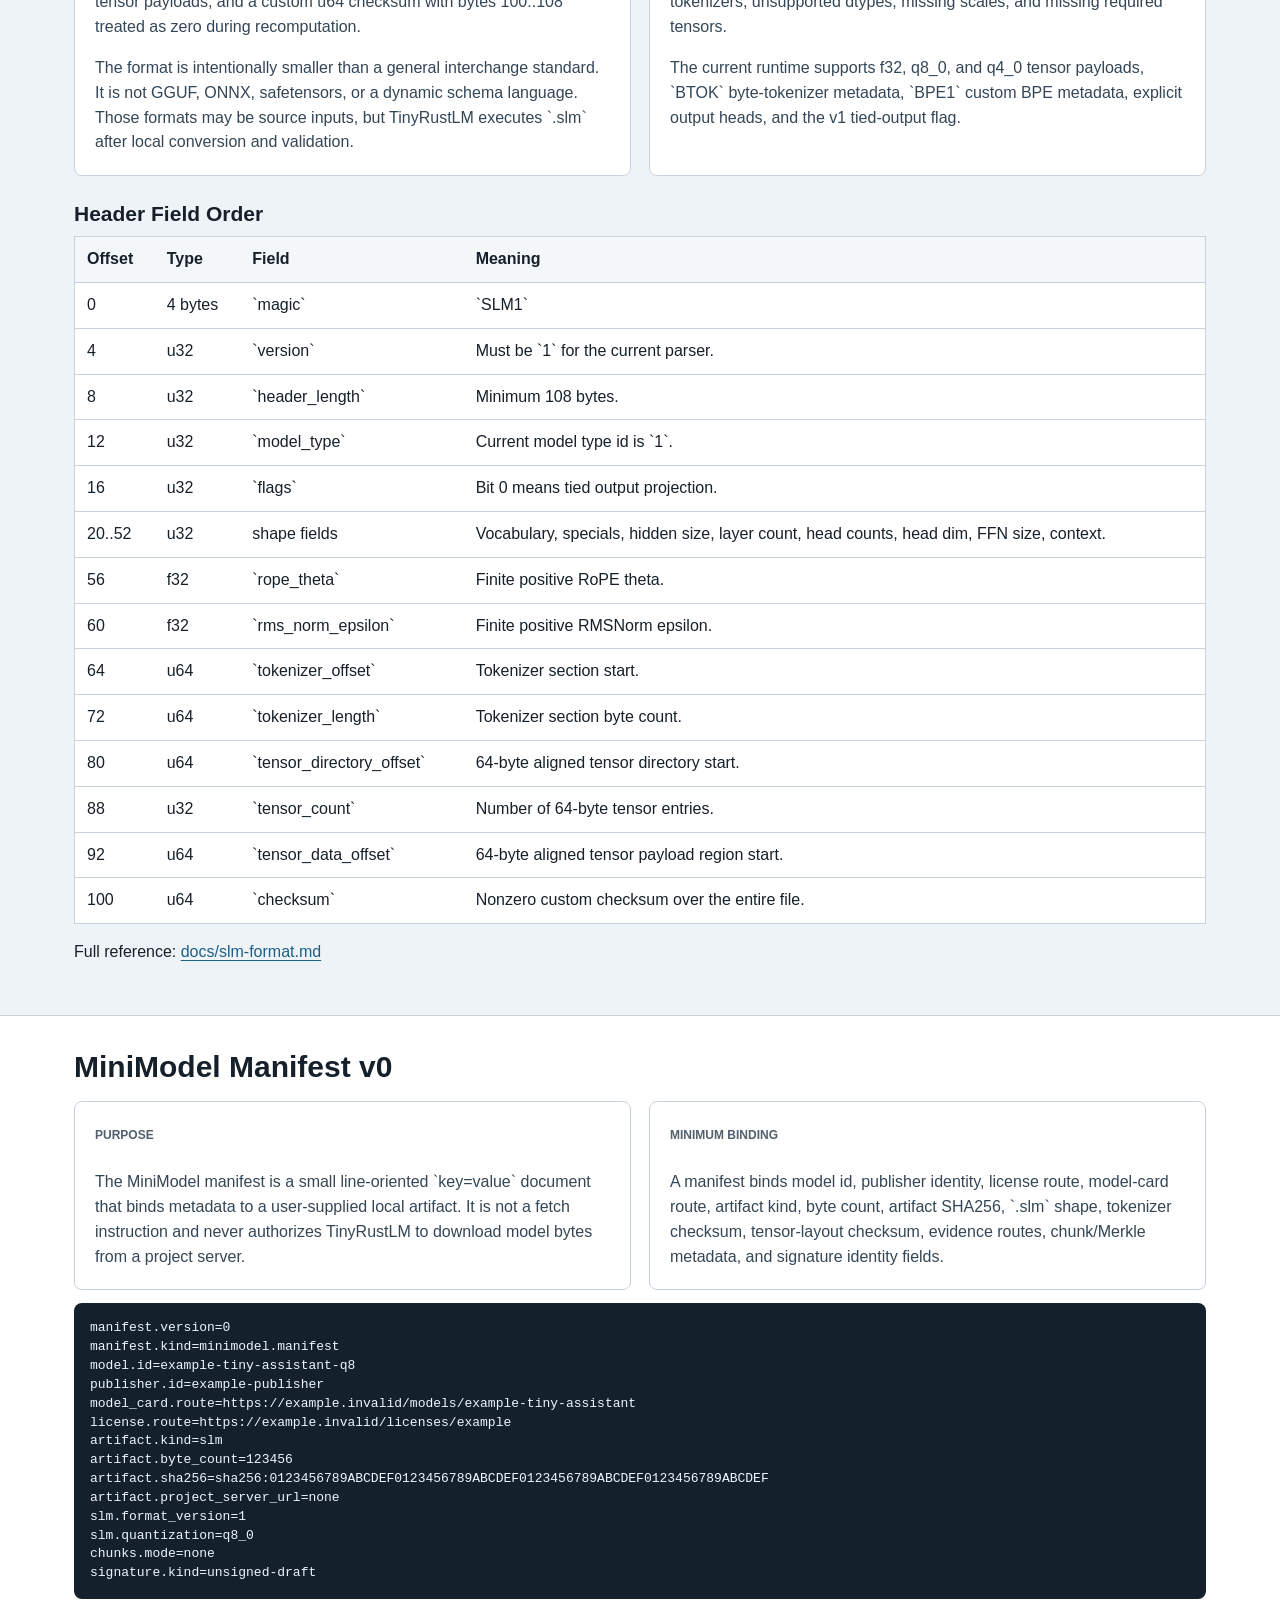
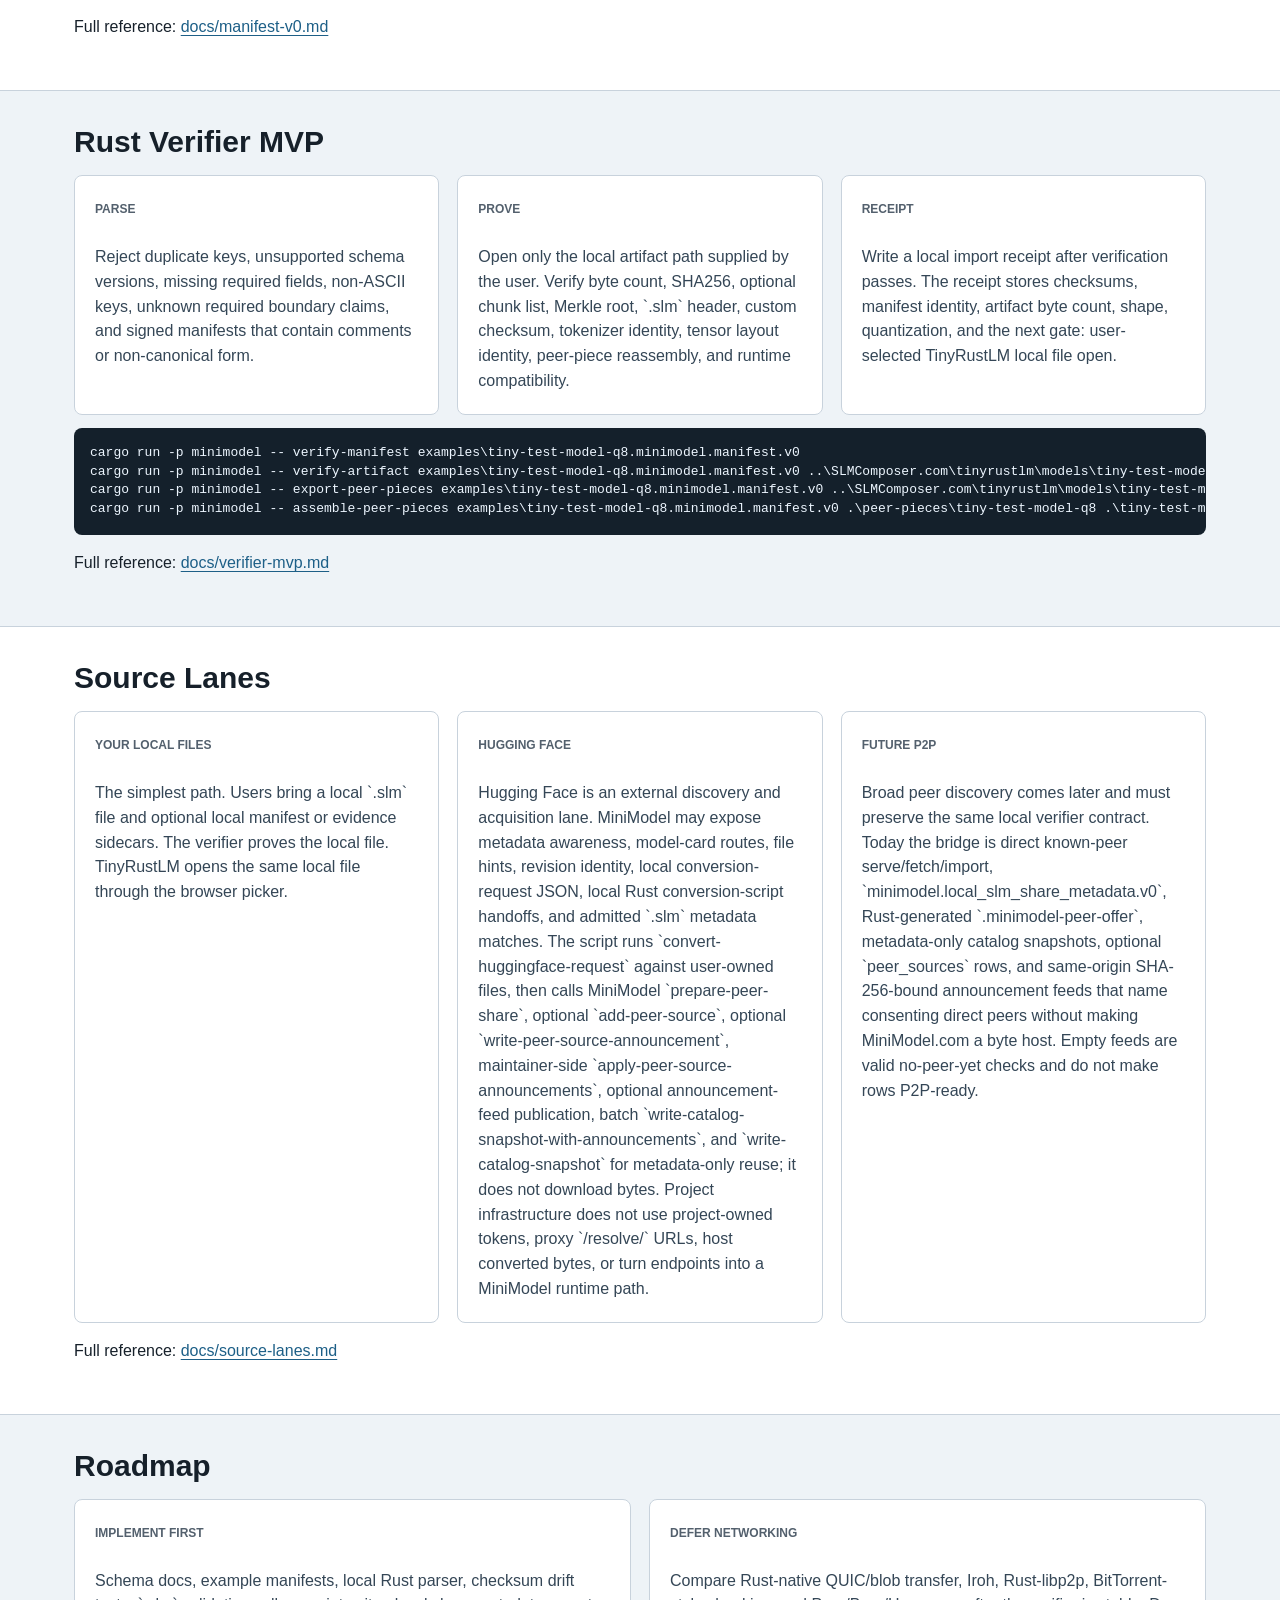
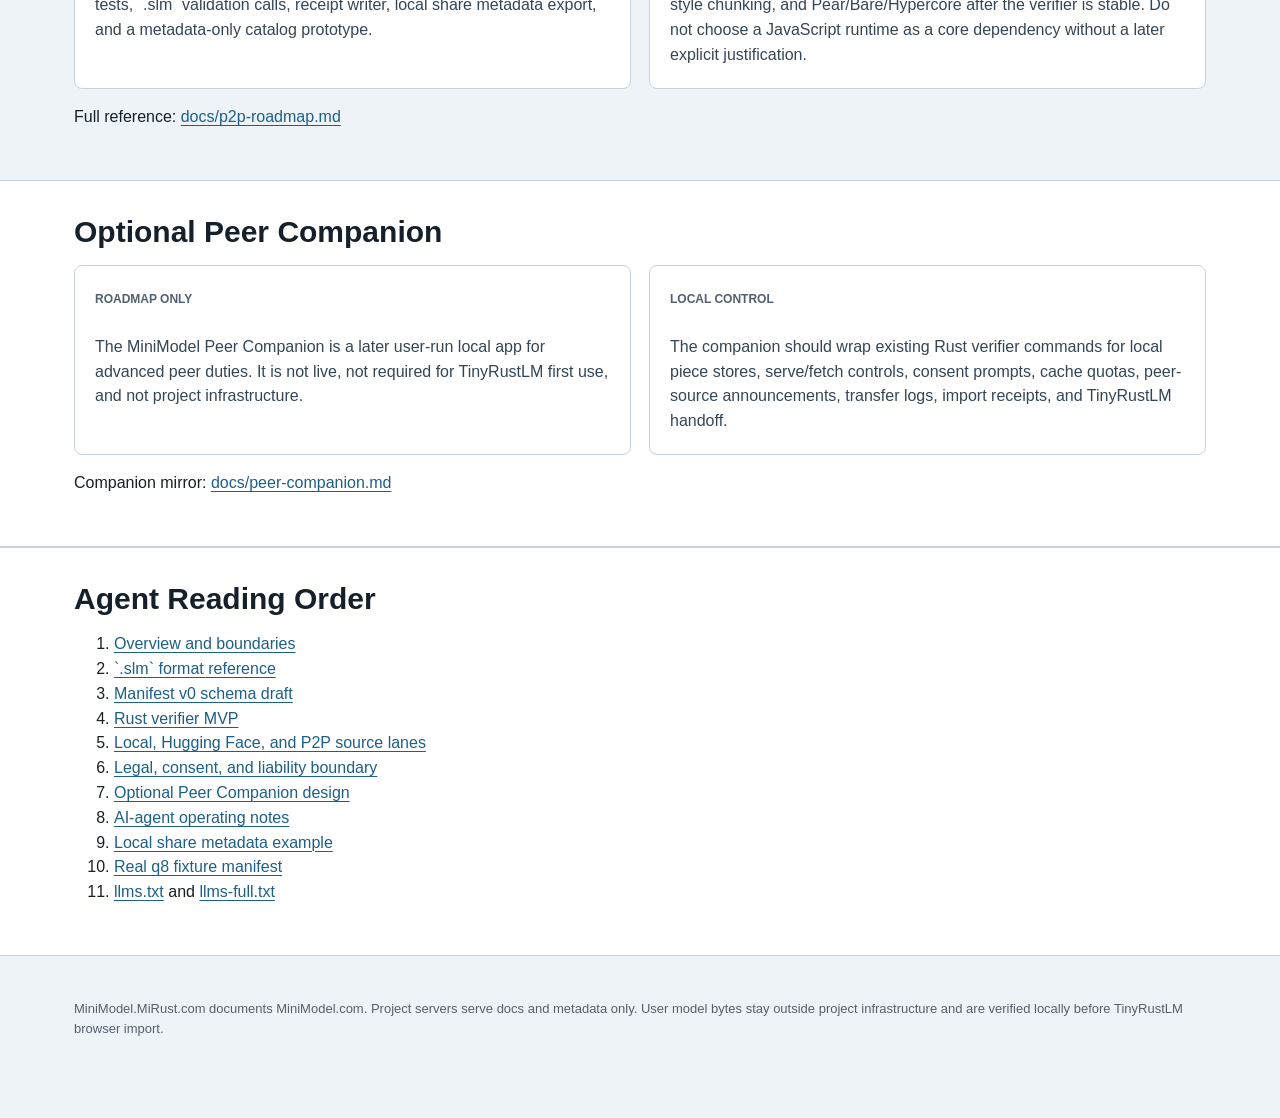
==== commit 7ae61ad5: "Document empty availability feeds" ====
--- a/index.html
+++ b/index.html
@@ -170,7 +170,7 @@
           </article>
           <article class="card">
             <span class="tag">Future P2P</span>
-            <p>Broad peer discovery comes later and must preserve the same local verifier contract. Today the bridge is direct known-peer serve/fetch/import, `minimodel.local_slm_share_metadata.v0`, Rust-generated `.minimodel-peer-offer`, metadata-only catalog snapshots, optional `peer_sources` rows, and same-origin SHA-256-bound announcement feeds that name consenting direct peers without making MiniModel.com a byte host.</p>
+            <p>Broad peer discovery comes later and must preserve the same local verifier contract. Today the bridge is direct known-peer serve/fetch/import, `minimodel.local_slm_share_metadata.v0`, Rust-generated `.minimodel-peer-offer`, metadata-only catalog snapshots, optional `peer_sources` rows, and same-origin SHA-256-bound announcement feeds that name consenting direct peers without making MiniModel.com a byte host. Empty feeds are valid no-peer-yet checks and do not make rows P2P-ready.</p>
           </article>
         </div>
         <p>Full reference: <a href="/docs/source-lanes.md">docs/source-lanes.md</a></p>
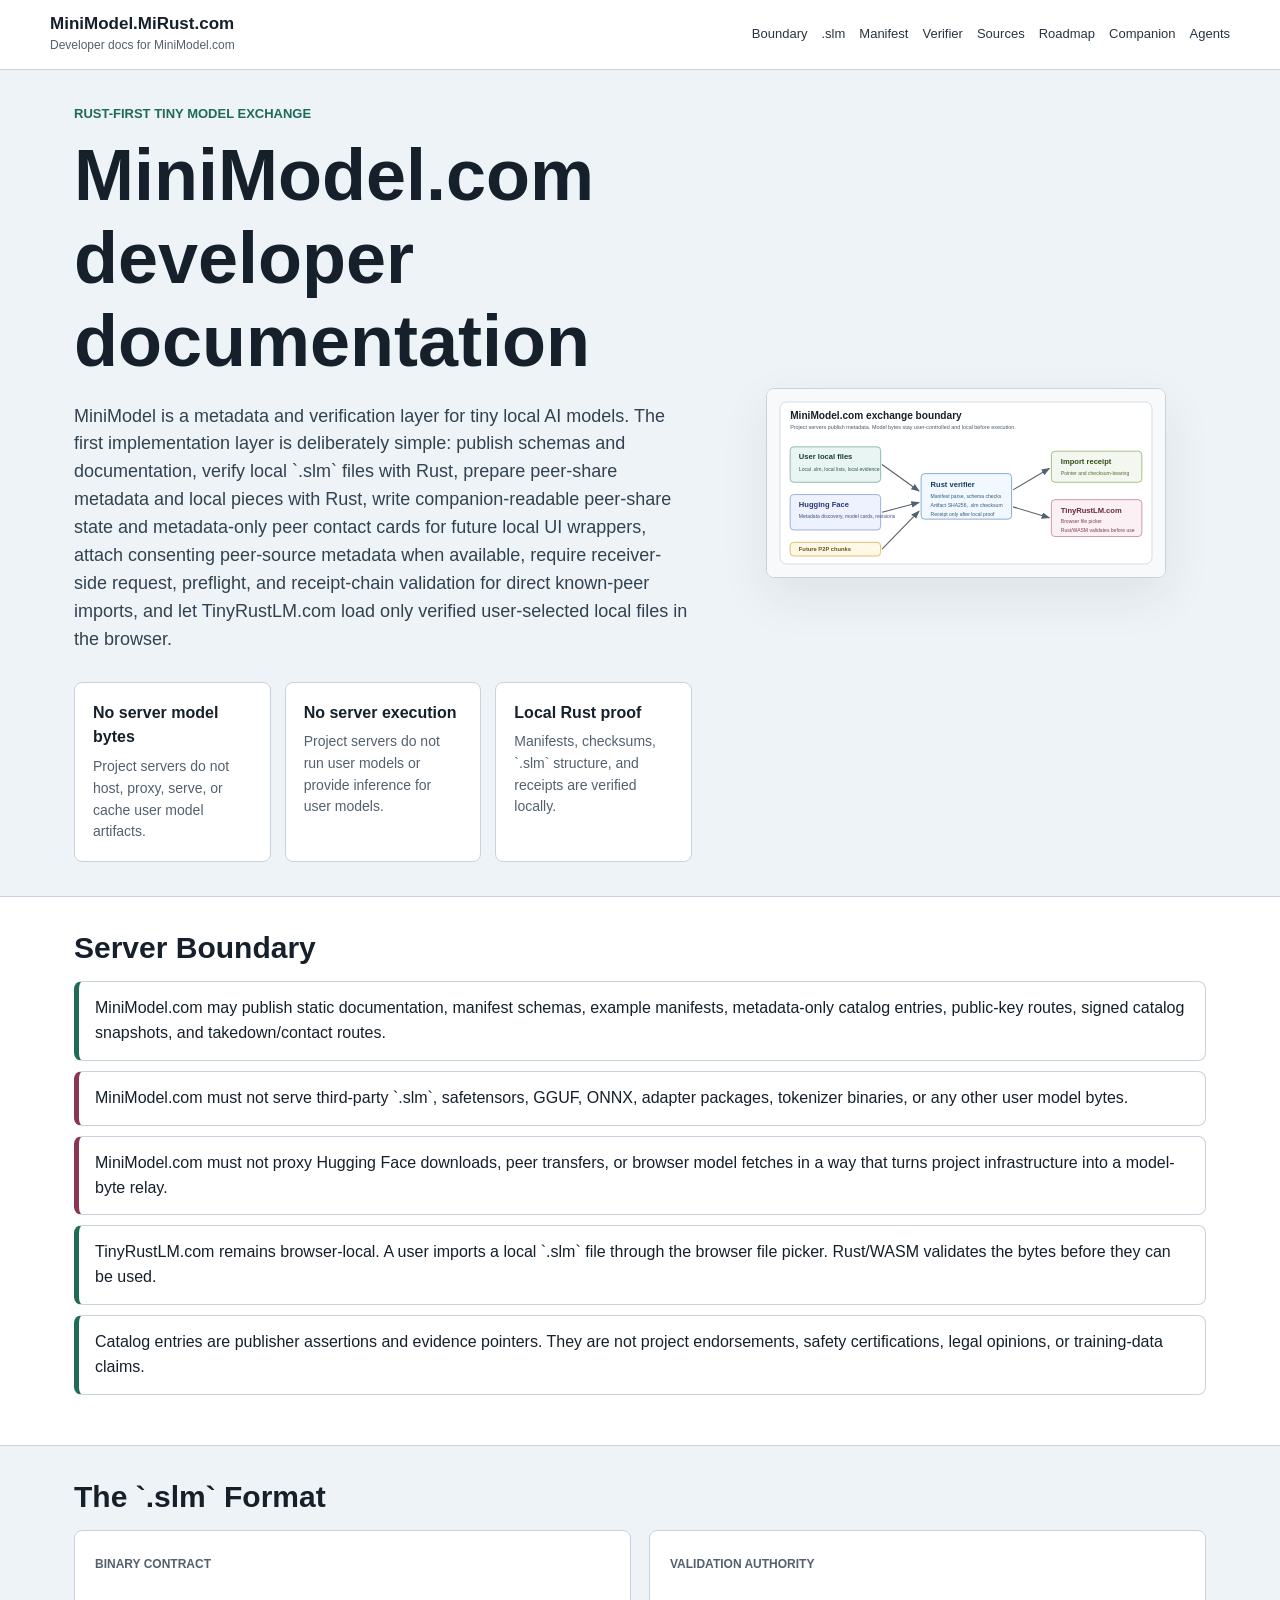
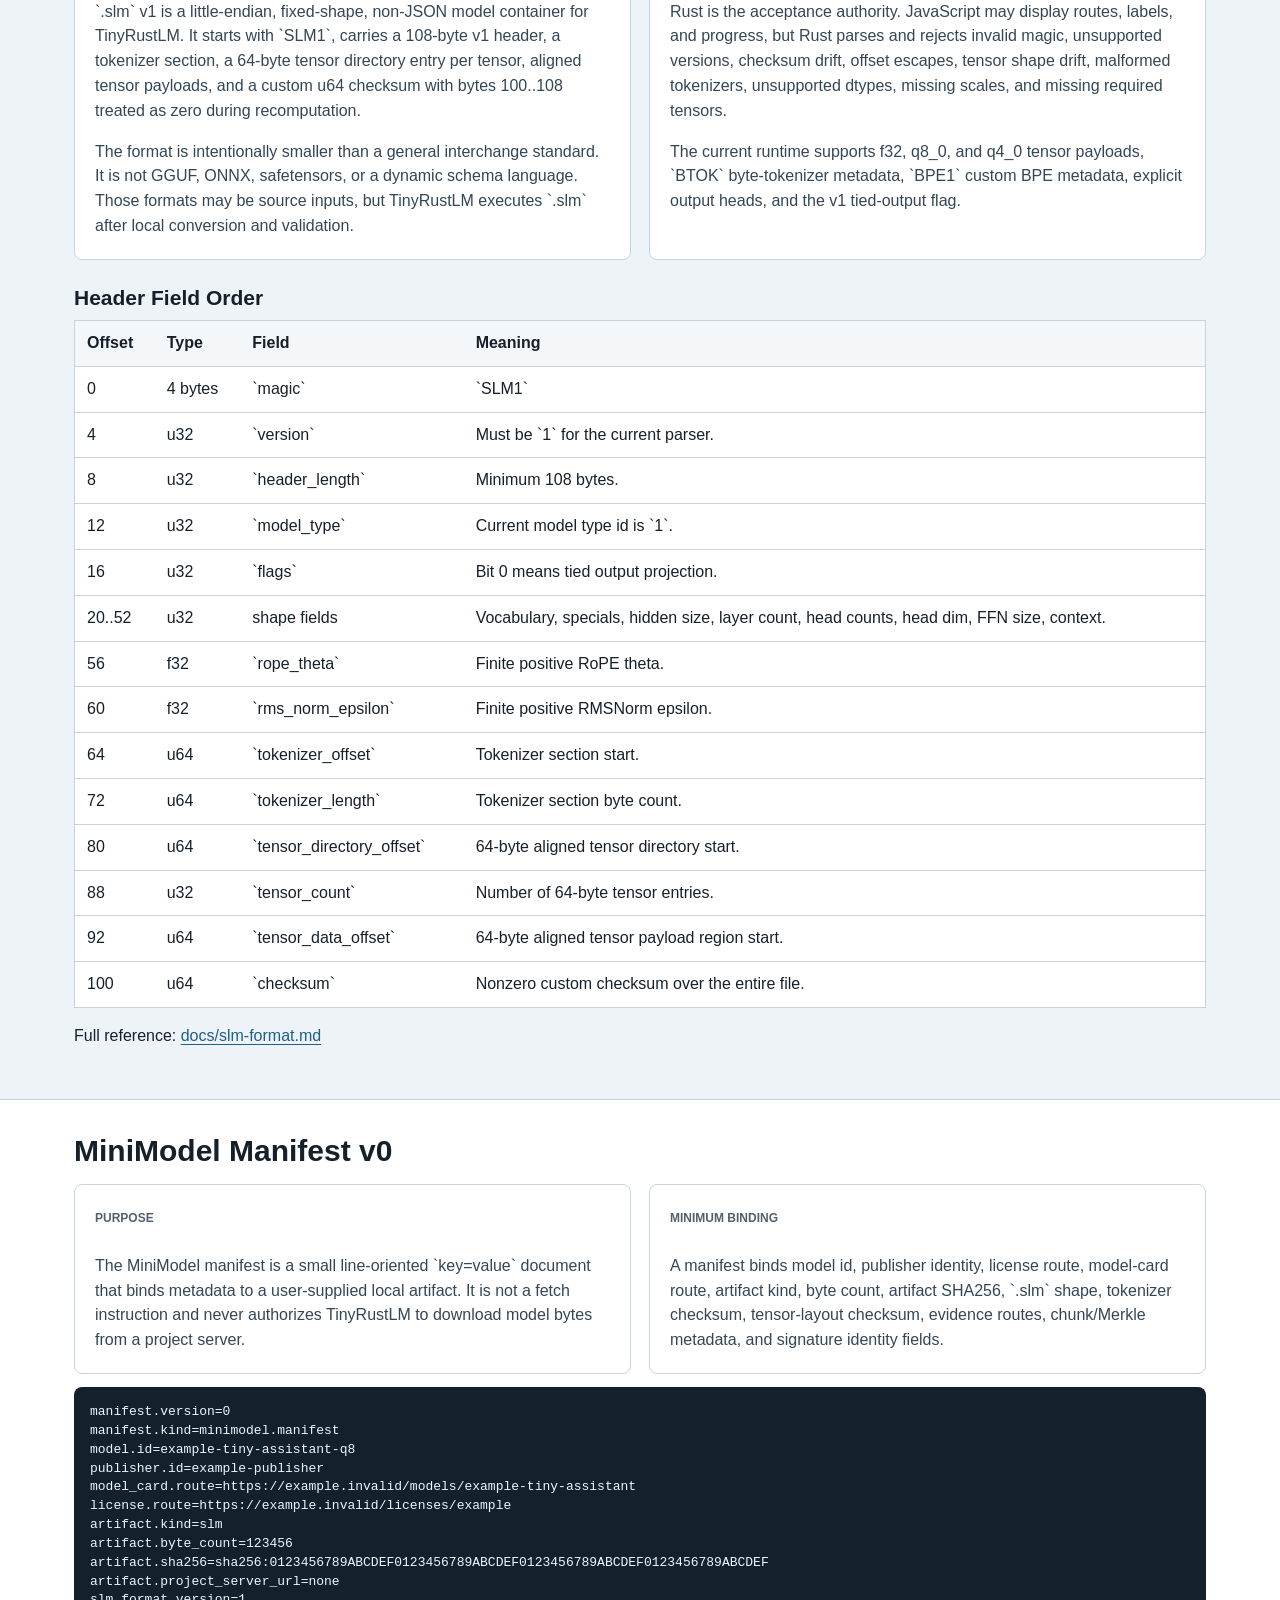
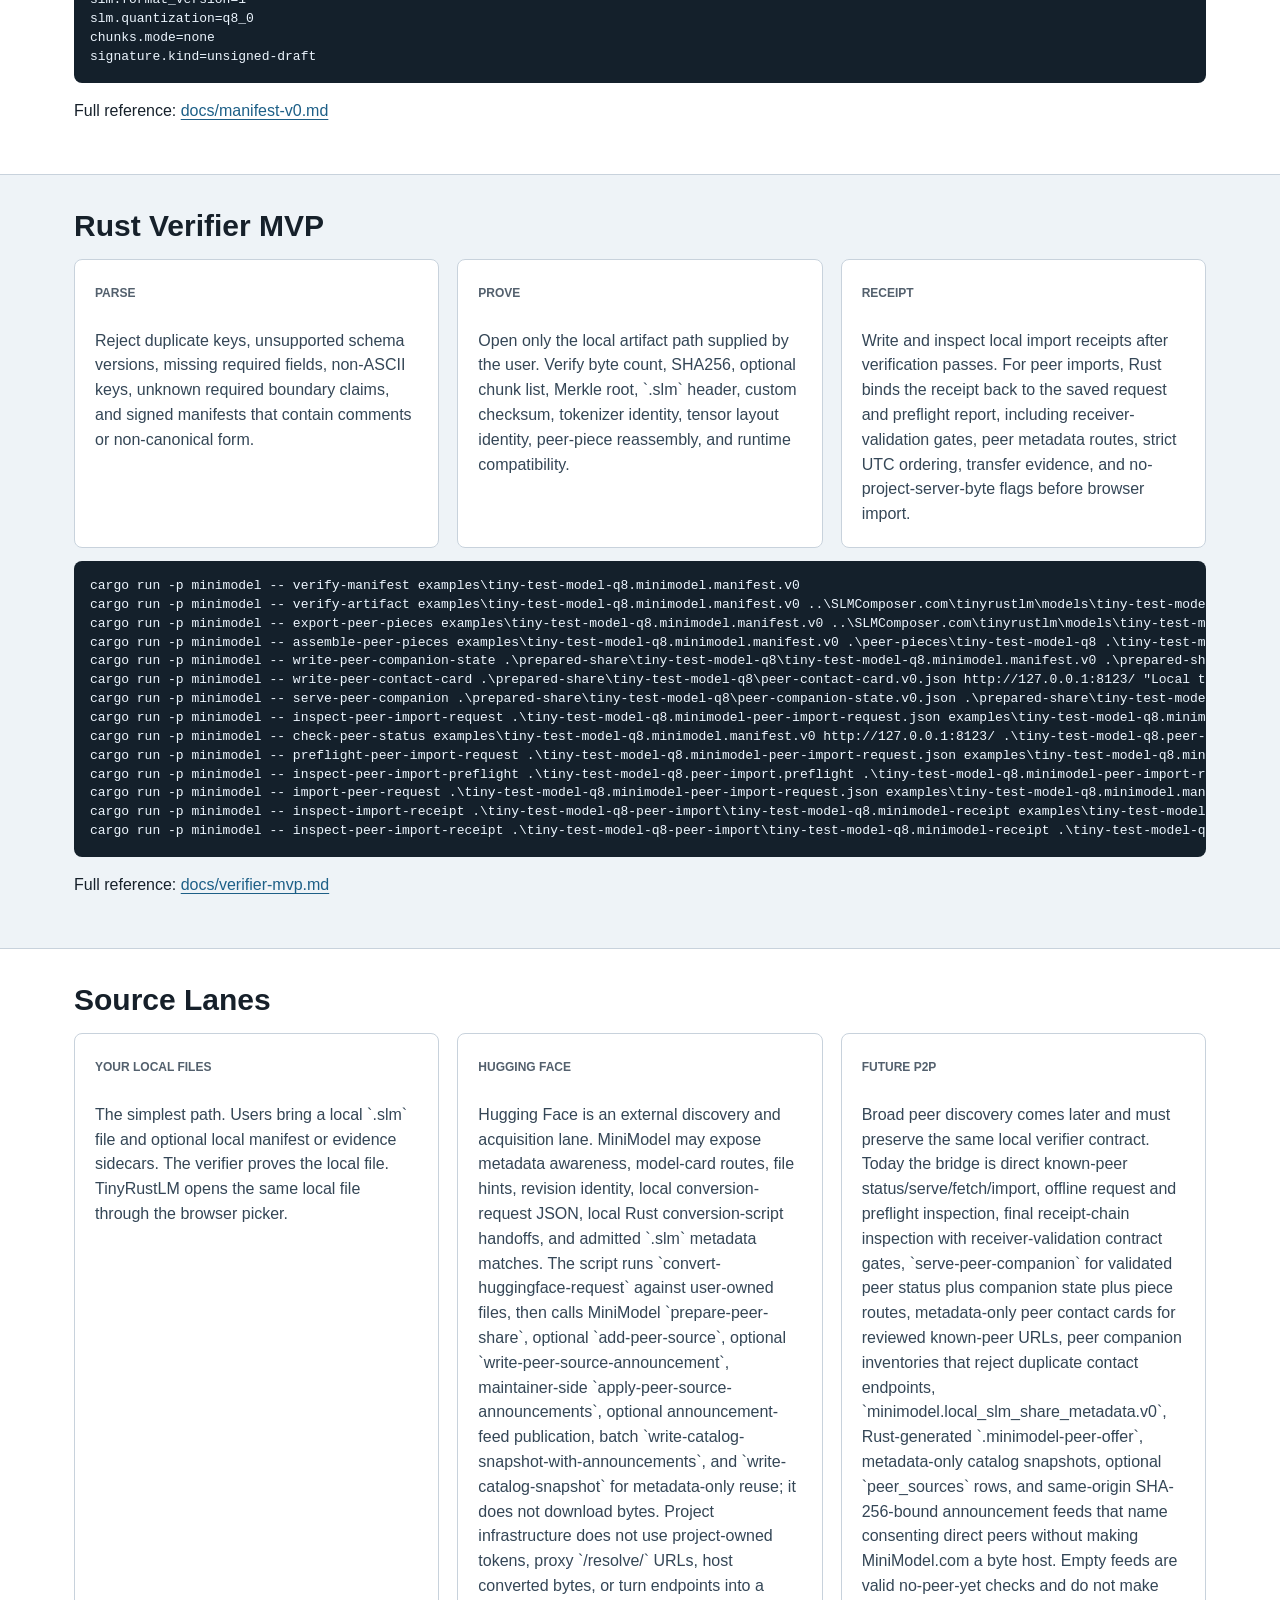
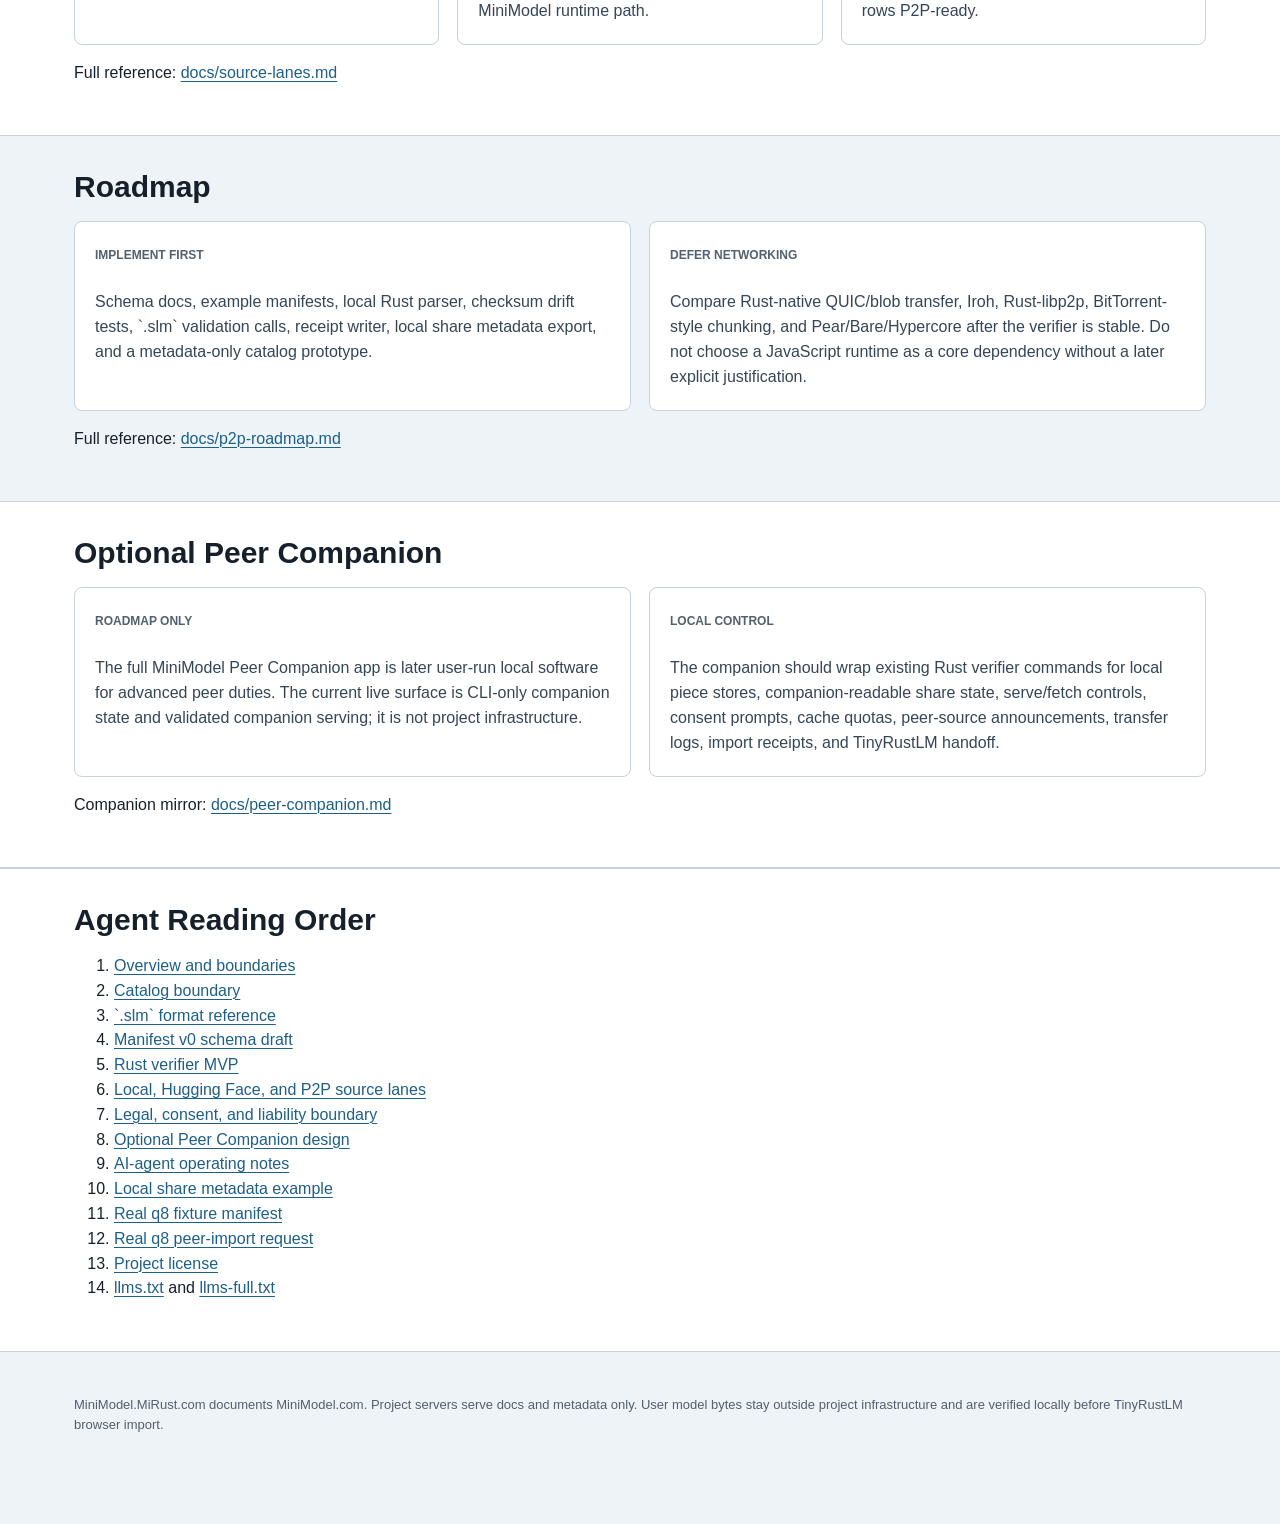
==== commit 6f5767f5: "wip" ====
--- a/index.html
+++ b/index.html
@@ -31,7 +31,7 @@
       <div>
         <p class="eyebrow">Rust-first tiny model exchange</p>
         <h1>MiniModel.com developer documentation</h1>
-        <p class="lead">MiniModel is a metadata and verification layer for tiny local AI models. The first implementation layer is deliberately simple: publish schemas and documentation, verify local `.slm` files with Rust, prepare peer-share metadata and local pieces with Rust, attach consenting peer-source metadata when available, write checksum-bearing receipts, and let TinyRustLM.com load only verified user-selected local files in the browser.</p>
+        <p class="lead">MiniModel is a metadata and verification layer for tiny local AI models. The first implementation layer is deliberately simple: publish schemas and documentation, verify local `.slm` files with Rust, prepare peer-share metadata and local pieces with Rust, write companion-readable peer-share state and metadata-only peer contact cards for future local UI wrappers, attach consenting peer-source metadata when available, require receiver-side request, preflight, and receipt-chain validation for direct known-peer imports, and let TinyRustLM.com load only verified user-selected local files in the browser.</p>
         <div class="callouts" aria-label="Core boundaries">
           <div class="callout">
             <strong>No server model bytes</strong>
@@ -146,13 +146,23 @@
         </article>
         <article class="card">
           <span class="tag">Receipt</span>
-          <p>Write a local import receipt after verification passes. The receipt stores checksums, manifest identity, artifact byte count, shape, quantization, and the next gate: user-selected TinyRustLM local file open.</p>
+          <p>Write and inspect local import receipts after verification passes. For peer imports, Rust binds the receipt back to the saved request and preflight report, including receiver-validation gates, peer metadata routes, strict UTC ordering, transfer evidence, and no-project-server-byte flags before browser import.</p>
         </article>
       </div>
       <pre><code>cargo run -p minimodel -- verify-manifest examples\tiny-test-model-q8.minimodel.manifest.v0
 cargo run -p minimodel -- verify-artifact examples\tiny-test-model-q8.minimodel.manifest.v0 ..\SLMComposer.com\tinyrustlm\models\tiny-test-model-q8.slm
 cargo run -p minimodel -- export-peer-pieces examples\tiny-test-model-q8.minimodel.manifest.v0 ..\SLMComposer.com\tinyrustlm\models\tiny-test-model-q8.slm .\peer-pieces\tiny-test-model-q8
-cargo run -p minimodel -- assemble-peer-pieces examples\tiny-test-model-q8.minimodel.manifest.v0 .\peer-pieces\tiny-test-model-q8 .\tiny-test-model-q8.from-pieces.slm</code></pre>
+cargo run -p minimodel -- assemble-peer-pieces examples\tiny-test-model-q8.minimodel.manifest.v0 .\peer-pieces\tiny-test-model-q8 .\tiny-test-model-q8.from-pieces.slm
+cargo run -p minimodel -- write-peer-companion-state .\prepared-share\tiny-test-model-q8\tiny-test-model-q8.minimodel.manifest.v0 .\prepared-share\tiny-test-model-q8\tiny-test-model-q8.peer-pieces .\prepared-share\tiny-test-model-q8\peer-companion-state.v0.json http://127.0.0.1:8123/
+cargo run -p minimodel -- write-peer-contact-card .\prepared-share\tiny-test-model-q8\peer-contact-card.v0.json http://127.0.0.1:8123/ "Local test peer"
+cargo run -p minimodel -- serve-peer-companion .\prepared-share\tiny-test-model-q8\peer-companion-state.v0.json .\prepared-share\tiny-test-model-q8\tiny-test-model-q8.minimodel.manifest.v0 .\prepared-share\tiny-test-model-q8\tiny-test-model-q8.peer-pieces 127.0.0.1:8123
+cargo run -p minimodel -- inspect-peer-import-request .\tiny-test-model-q8.minimodel-peer-import-request.json examples\tiny-test-model-q8.minimodel.manifest.v0
+cargo run -p minimodel -- check-peer-status examples\tiny-test-model-q8.minimodel.manifest.v0 http://127.0.0.1:8123/ .\tiny-test-model-q8.peer-status-check.v0.json
+cargo run -p minimodel -- preflight-peer-import-request .\tiny-test-model-q8.minimodel-peer-import-request.json examples\tiny-test-model-q8.minimodel.manifest.v0 .\tiny-test-model-q8.peer-import.preflight
+cargo run -p minimodel -- inspect-peer-import-preflight .\tiny-test-model-q8.peer-import.preflight .\tiny-test-model-q8.minimodel-peer-import-request.json examples\tiny-test-model-q8.minimodel.manifest.v0
+cargo run -p minimodel -- import-peer-request .\tiny-test-model-q8.minimodel-peer-import-request.json examples\tiny-test-model-q8.minimodel.manifest.v0 .\tiny-test-model-q8-peer-import
+cargo run -p minimodel -- inspect-import-receipt .\tiny-test-model-q8-peer-import\tiny-test-model-q8.minimodel-receipt examples\tiny-test-model-q8.minimodel.manifest.v0 .\tiny-test-model-q8-peer-import\tiny-test-model-q8.slm
+cargo run -p minimodel -- inspect-peer-import-receipt .\tiny-test-model-q8-peer-import\tiny-test-model-q8.minimodel-receipt .\tiny-test-model-q8.minimodel-peer-import-request.json .\tiny-test-model-q8.peer-import.preflight examples\tiny-test-model-q8.minimodel.manifest.v0 .\tiny-test-model-q8-peer-import\tiny-test-model-q8.slm</code></pre>
       <p>Full reference: <a href="/docs/verifier-mvp.md">docs/verifier-mvp.md</a></p>
     </section>
 
@@ -169,8 +179,8 @@
             <p>Hugging Face is an external discovery and acquisition lane. MiniModel may expose metadata awareness, model-card routes, file hints, revision identity, local conversion-request JSON, local Rust conversion-script handoffs, and admitted `.slm` metadata matches. The script runs `convert-huggingface-request` against user-owned files, then calls MiniModel `prepare-peer-share`, optional `add-peer-source`, optional `write-peer-source-announcement`, maintainer-side `apply-peer-source-announcements`, optional announcement-feed publication, batch `write-catalog-snapshot-with-announcements`, and `write-catalog-snapshot` for metadata-only reuse; it does not download bytes. Project infrastructure does not use project-owned tokens, proxy `/resolve/` URLs, host converted bytes, or turn endpoints into a MiniModel runtime path.</p>
           </article>
           <article class="card">
-            <span class="tag">Future P2P</span>
-            <p>Broad peer discovery comes later and must preserve the same local verifier contract. Today the bridge is direct known-peer serve/fetch/import, `minimodel.local_slm_share_metadata.v0`, Rust-generated `.minimodel-peer-offer`, metadata-only catalog snapshots, optional `peer_sources` rows, and same-origin SHA-256-bound announcement feeds that name consenting direct peers without making MiniModel.com a byte host. Empty feeds are valid no-peer-yet checks and do not make rows P2P-ready.</p>
+          <span class="tag">Future P2P</span>
+            <p>Broad peer discovery comes later and must preserve the same local verifier contract. Today the bridge is direct known-peer status/serve/fetch/import, offline request and preflight inspection, final receipt-chain inspection with receiver-validation contract gates, `serve-peer-companion` for validated peer status plus companion state plus piece routes, metadata-only peer contact cards for reviewed known-peer URLs, peer companion inventories that reject duplicate contact endpoints, `minimodel.local_slm_share_metadata.v0`, Rust-generated `.minimodel-peer-offer`, metadata-only catalog snapshots, optional `peer_sources` rows, and same-origin SHA-256-bound announcement feeds that name consenting direct peers without making MiniModel.com a byte host. Empty feeds are valid no-peer-yet checks and do not make rows P2P-ready.</p>
           </article>
         </div>
         <p>Full reference: <a href="/docs/source-lanes.md">docs/source-lanes.md</a></p>
@@ -198,11 +208,11 @@
         <div class="grid">
           <article class="card">
             <span class="tag">Roadmap only</span>
-            <p>The MiniModel Peer Companion is a later user-run local app for advanced peer duties. It is not live, not required for TinyRustLM first use, and not project infrastructure.</p>
+            <p>The full MiniModel Peer Companion app is later user-run local software for advanced peer duties. The current live surface is CLI-only companion state and validated companion serving; it is not project infrastructure.</p>
           </article>
           <article class="card">
             <span class="tag">Local control</span>
-            <p>The companion should wrap existing Rust verifier commands for local piece stores, serve/fetch controls, consent prompts, cache quotas, peer-source announcements, transfer logs, import receipts, and TinyRustLM handoff.</p>
+            <p>The companion should wrap existing Rust verifier commands for local piece stores, companion-readable share state, serve/fetch controls, consent prompts, cache quotas, peer-source announcements, transfer logs, import receipts, and TinyRustLM handoff.</p>
           </article>
         </div>
         <p>Companion mirror: <a href="/docs/peer-companion.md">docs/peer-companion.md</a></p>
@@ -214,6 +224,7 @@
         <h2>Agent Reading Order</h2>
         <ol>
           <li><a href="/docs/overview.md">Overview and boundaries</a></li>
+          <li><a href="/docs/catalog-boundary.md">Catalog boundary</a></li>
           <li><a href="/docs/slm-format.md">`.slm` format reference</a></li>
           <li><a href="/docs/manifest-v0.md">Manifest v0 schema draft</a></li>
           <li><a href="/docs/verifier-mvp.md">Rust verifier MVP</a></li>
@@ -223,6 +234,8 @@
           <li><a href="/docs/agent-readme.md">AI-agent operating notes</a></li>
           <li><a href="/examples/share-metadata.v0.json">Local share metadata example</a></li>
           <li><a href="/examples/tiny-test-model-q8.minimodel.manifest.v0">Real q8 fixture manifest</a></li>
+          <li><a href="/examples/tiny-test-model-q8.minimodel-peer-import-request.json">Real q8 peer-import request</a></li>
+          <li><a href="/LICENSE.txt">Project license</a></li>
           <li><a href="/llms.txt">llms.txt</a> and <a href="/llms-full.txt">llms-full.txt</a></li>
         </ol>
       </div>
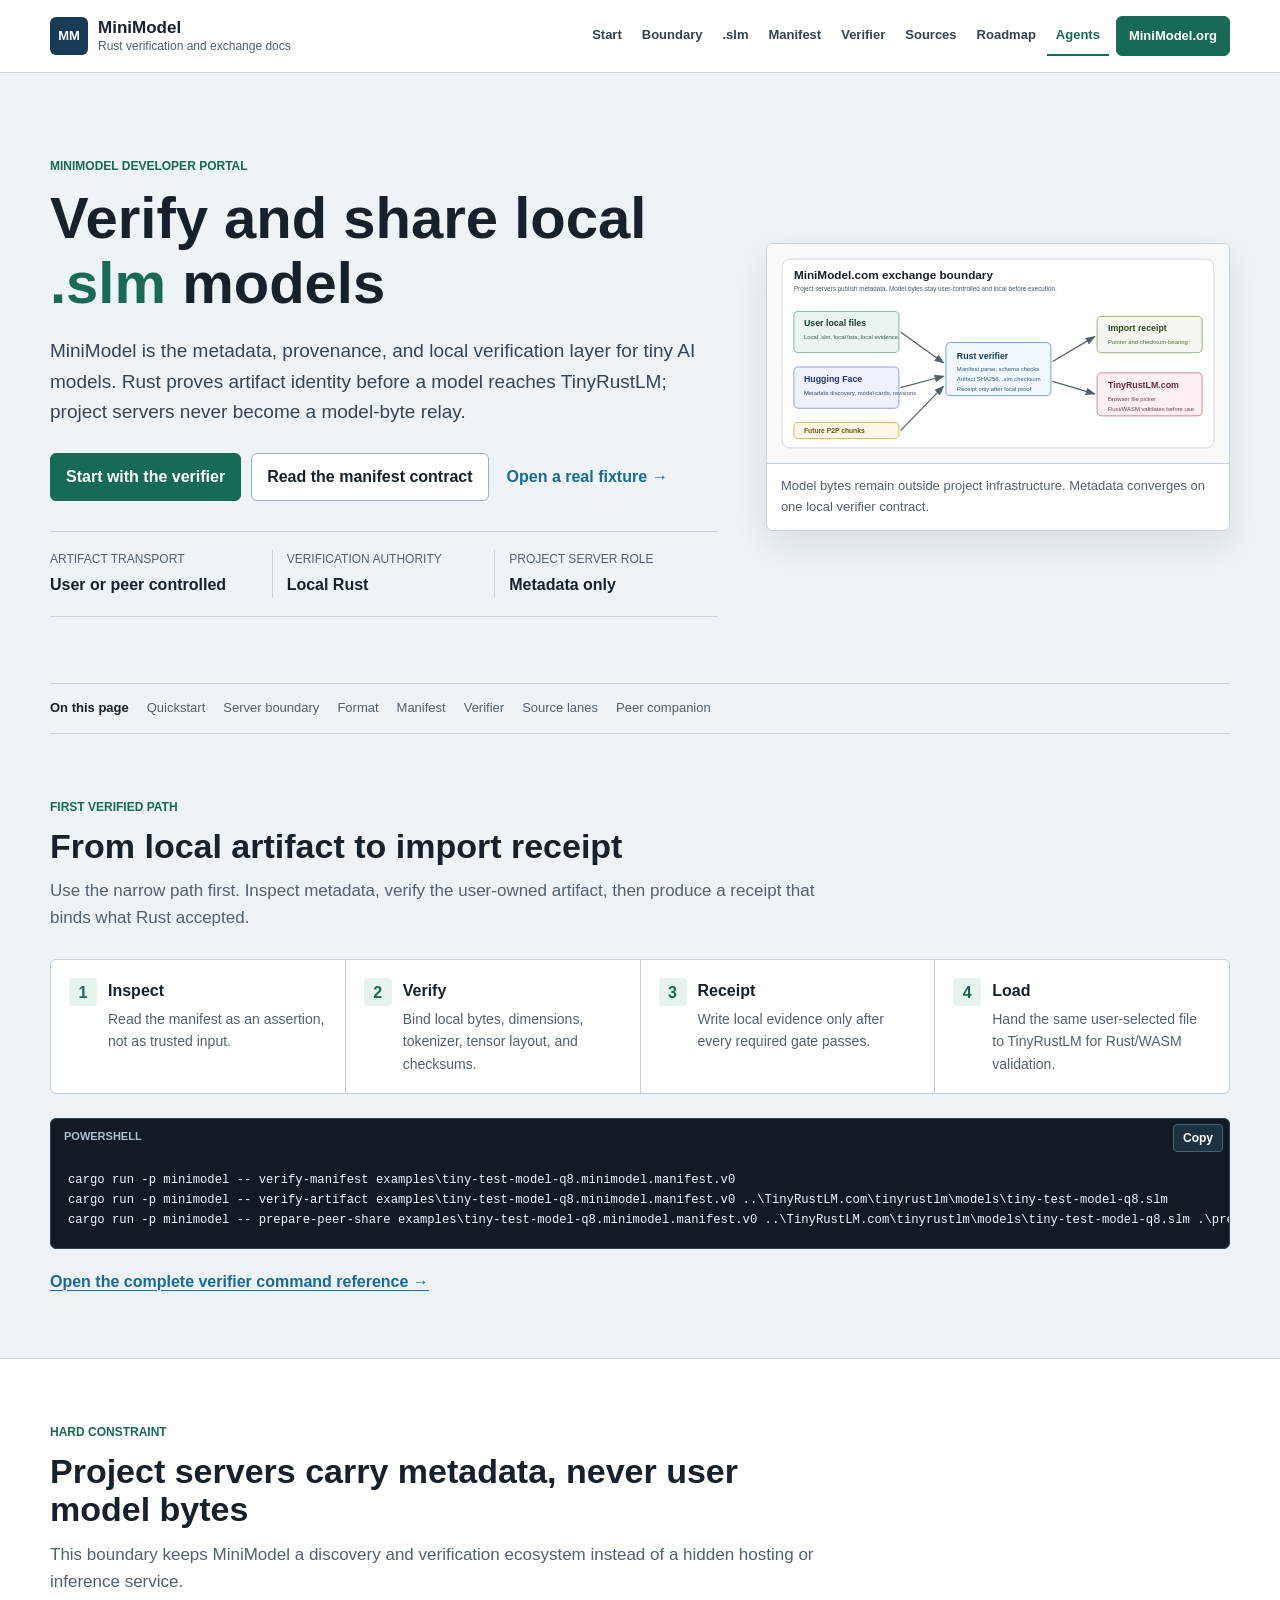
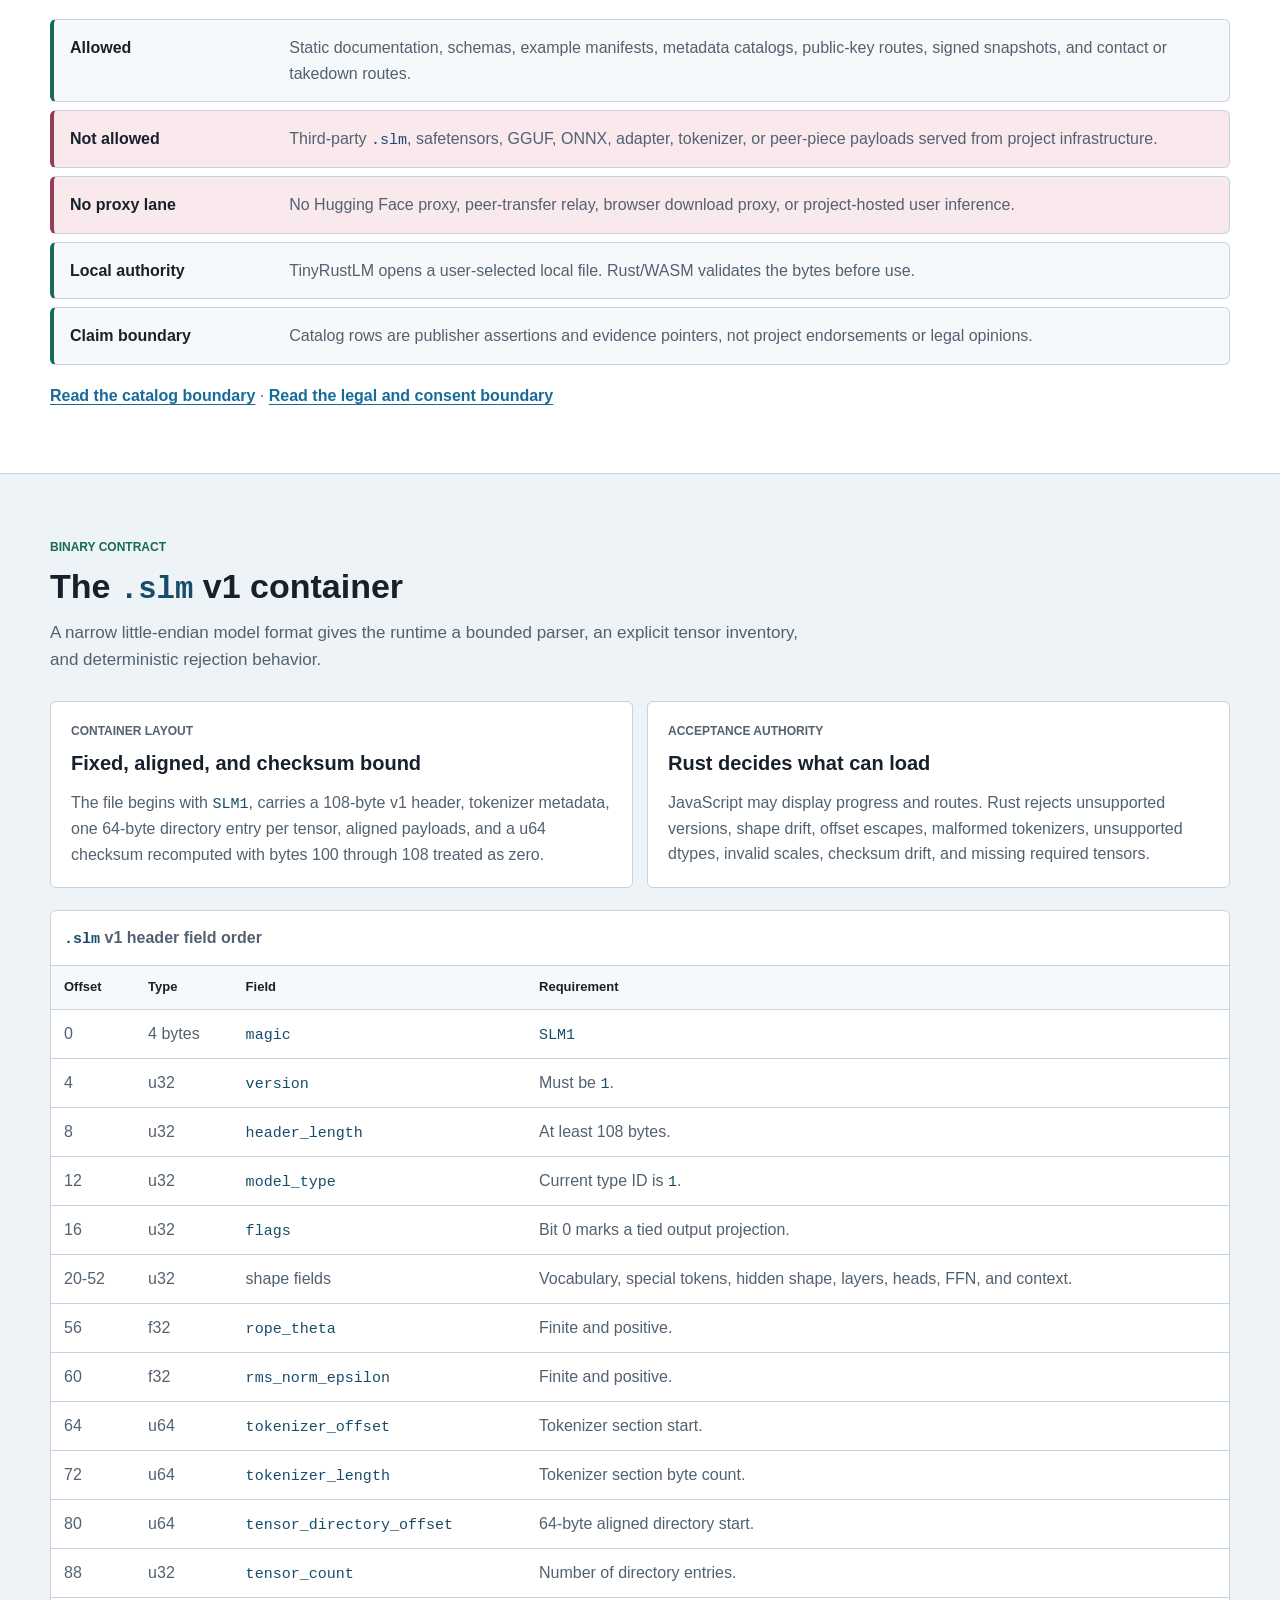
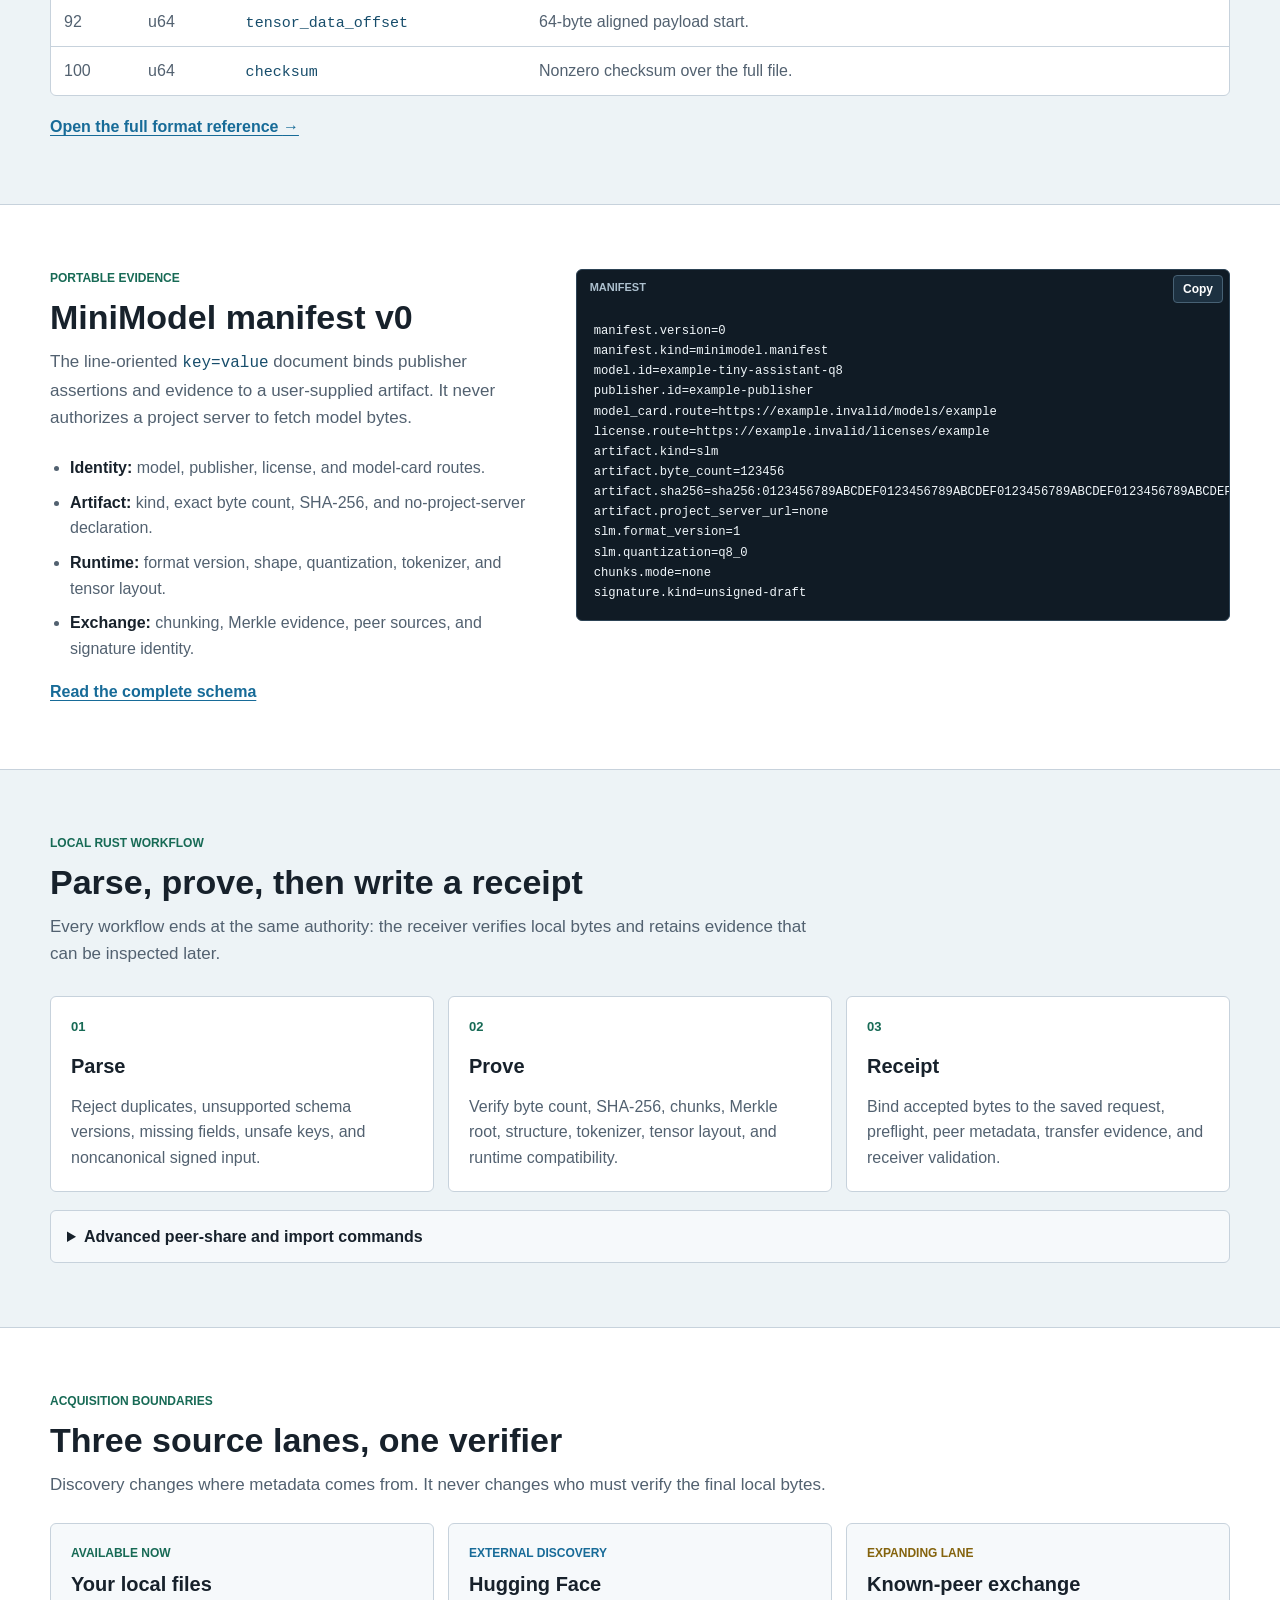
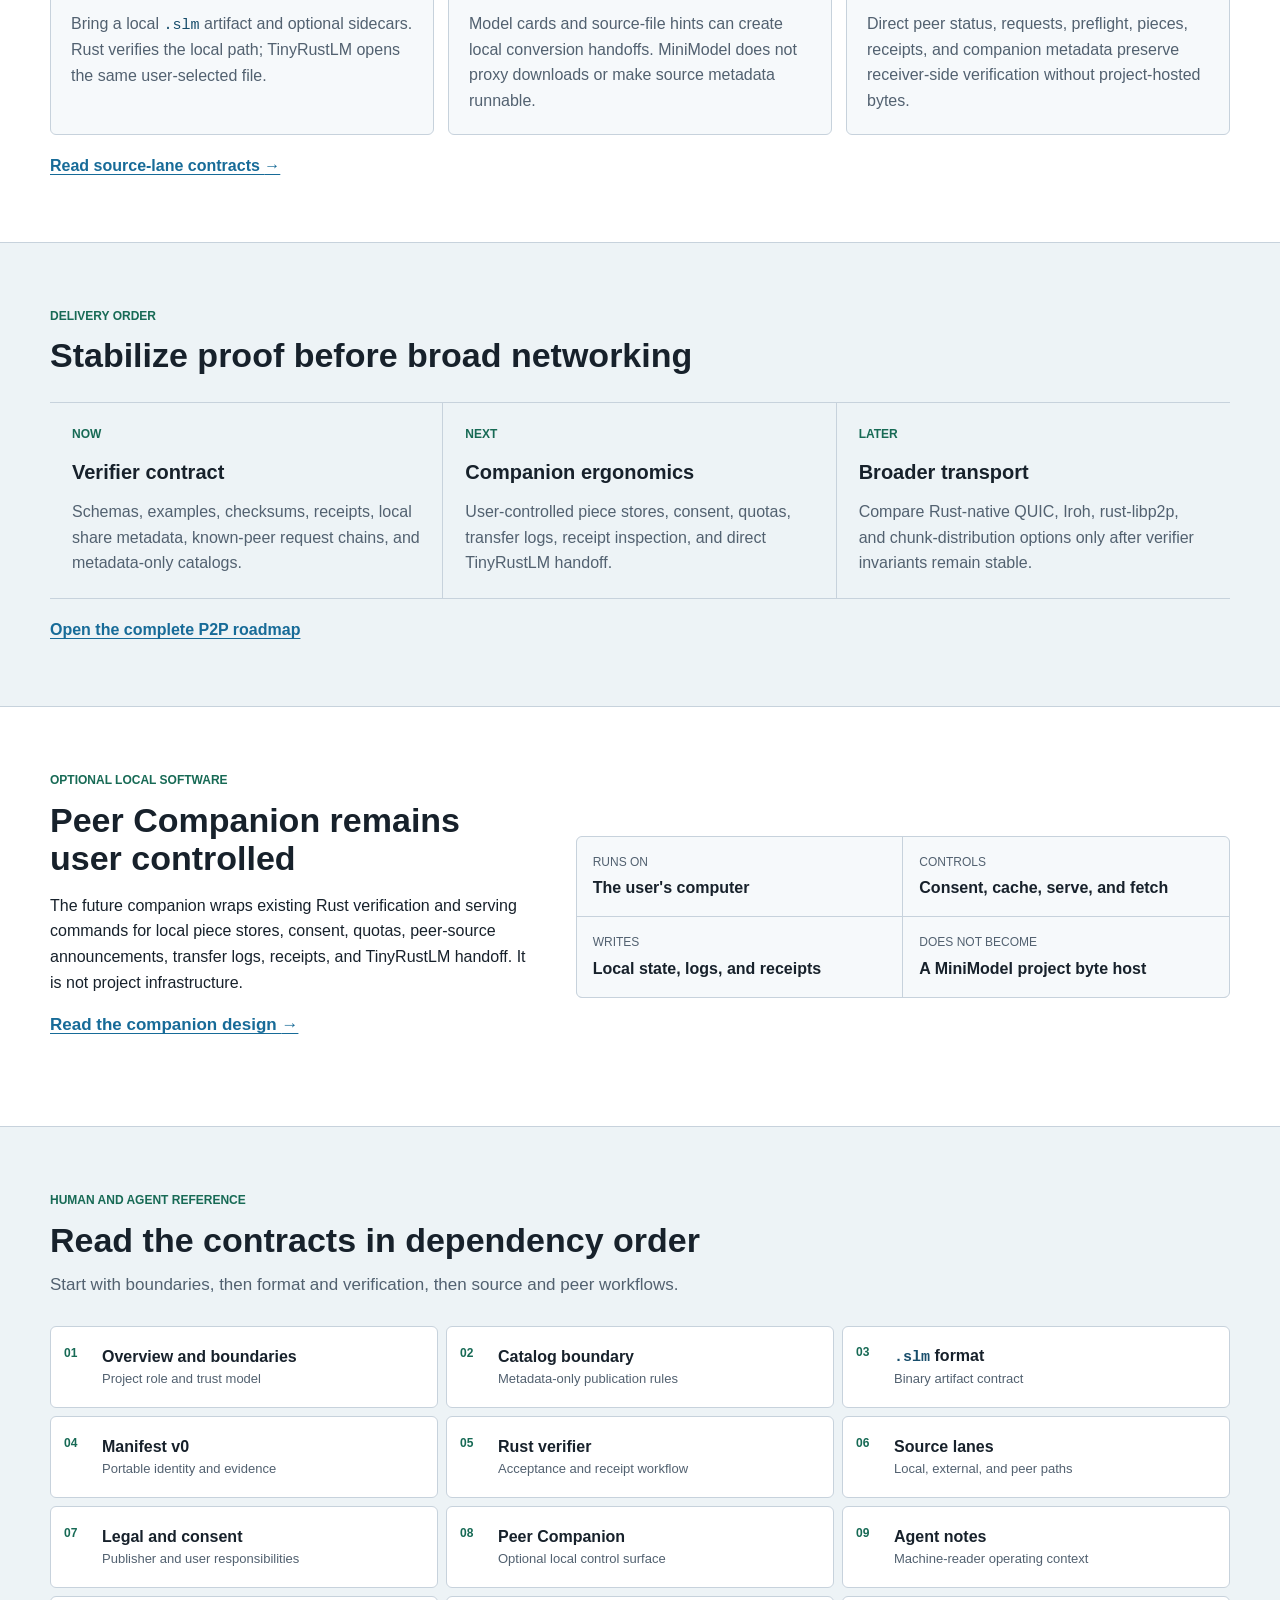
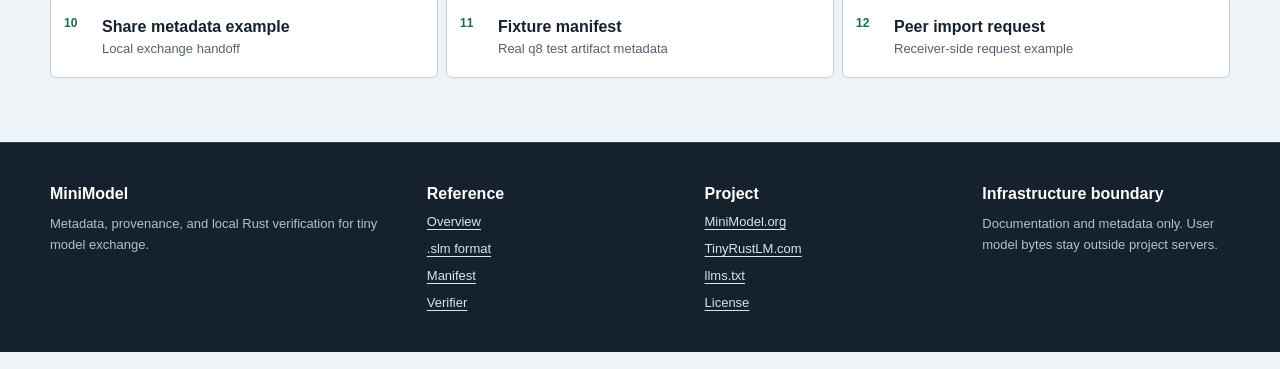
==== commit 22d12e30: "Complete 25 MiniModel UI UX passes" ====
--- a/index.html
+++ b/index.html
@@ -3,123 +3,180 @@
 <head>
   <meta charset="utf-8">
   <meta name="viewport" content="width=device-width, initial-scale=1">
-  <title>MiniModel.MiRust.com Developer Documentation</title>
-  <meta name="description" content="Developer documentation for MiniModel.com, the .slm format, local Rust verification, and metadata-only tiny model exchange architecture.">
+  <title>MiniModel Developer Documentation | Local .slm Exchange</title>
+  <meta name="description" content="Developer documentation for MiniModel.org, local .slm verification, metadata-only model discovery, receipts, and peer sharing in Rust.">
   <link rel="canonical" href="https://minimodel.mirust.com/">
+  <link rel="icon" href="[data-uri]">
   <link rel="stylesheet" href="/styles.css">
+  <script src="/assets/site.js" defer></script>
 </head>
-<body>
+<body id="top">
+  <a class="skip-link" href="#main-content">Skip to content</a>
+  <div class="scroll-progress" aria-hidden="true"><span></span></div>
+
   <header class="topbar">
-    <div class="brand">
-      <strong>MiniModel.MiRust.com</strong>
-      <span>Developer docs for MiniModel.com</span>
+    <div class="topbar-inner">
+      <a class="brand" href="#top" aria-label="MiniModel developer documentation home">
+        <span class="brand-mark" aria-hidden="true">MM</span>
+        <span class="brand-copy">
+          <strong>MiniModel</strong>
+          <small>Rust verification and exchange docs</small>
+        </span>
+      </a>
+      <button class="nav-toggle" type="button" aria-expanded="false" aria-controls="primary-nav">
+        <span class="nav-toggle-label">Menu</span>
+      </button>
+      <nav id="primary-nav" class="nav" aria-label="Primary navigation">
+        <a href="#quickstart">Start</a>
+        <a href="#boundary">Boundary</a>
+        <a href="#slm">.slm</a>
+        <a href="#manifest">Manifest</a>
+        <a href="#verifier">Verifier</a>
+        <a href="#sources">Sources</a>
+        <a href="#roadmap">Roadmap</a>
+        <a href="#agent">Agents</a>
+        <a class="nav-product" href="https://minimodel.org/">MiniModel.org</a>
+      </nav>
     </div>
-    <nav class="nav" aria-label="Primary">
-      <a href="#boundary">Boundary</a>
-      <a href="#slm">.slm</a>
+  </header>
+
+  <main id="main-content" tabindex="-1">
+    <section class="hero" aria-labelledby="hero-title">
+      <div class="hero-copy">
+        <p class="eyebrow">MiniModel developer portal</p>
+        <h1 id="hero-title">Verify and share local <code>.slm</code> models</h1>
+        <p class="lead">MiniModel is the metadata, provenance, and local verification layer for tiny AI models. Rust proves artifact identity before a model reaches TinyRustLM; project servers never become a model-byte relay.</p>
+        <div class="hero-actions" aria-label="Primary documentation actions">
+          <a class="button primary" href="#quickstart">Start with the verifier</a>
+          <a class="button" href="/docs/manifest-v0.md">Read the manifest contract</a>
+          <a class="text-link" href="/examples/tiny-test-model-q8.minimodel.manifest.v0">Open a real fixture <span aria-hidden="true">&rarr;</span></a>
+        </div>
+        <dl class="contract-facts" aria-label="Core system constraints">
+          <div><dt>Artifact transport</dt><dd>User or peer controlled</dd></div>
+          <div><dt>Verification authority</dt><dd>Local Rust</dd></div>
+          <div><dt>Project server role</dt><dd>Metadata only</dd></div>
+        </dl>
+      </div>
+      <figure class="map">
+        <img src="/assets/exchange-map.svg" alt="Local files, external discovery, and future peer chunks enter local Rust verification before import receipts and TinyRustLM use." width="960" height="540">
+        <figcaption>Model bytes remain outside project infrastructure. Metadata converges on one local verifier contract.</figcaption>
+      </figure>
+    </section>
+
+    <nav class="page-index" aria-label="On this page">
+      <strong>On this page</strong>
+      <a href="#quickstart">Quickstart</a>
+      <a href="#boundary">Server boundary</a>
+      <a href="#slm">Format</a>
       <a href="#manifest">Manifest</a>
       <a href="#verifier">Verifier</a>
-      <a href="#sources">Sources</a>
-      <a href="#roadmap">Roadmap</a>
-      <a href="#companion">Companion</a>
-      <a href="#agent">Agents</a>
+      <a href="#sources">Source lanes</a>
+      <a href="#companion">Peer companion</a>
     </nav>
-  </header>
-
-  <main>
-    <section class="hero">
-      <div>
-        <p class="eyebrow">Rust-first tiny model exchange</p>
-        <h1>MiniModel.com developer documentation</h1>
-        <p class="lead">MiniModel is a metadata and verification layer for tiny local AI models. The first implementation layer is deliberately simple: publish schemas and documentation, verify local `.slm` files with Rust, prepare peer-share metadata and local pieces with Rust, write companion-readable peer-share state and metadata-only peer contact cards for future local UI wrappers, attach consenting peer-source metadata when available, require receiver-side request, preflight, and receipt-chain validation for direct known-peer imports, and let TinyRustLM.com load only verified user-selected local files in the browser.</p>
-        <div class="callouts" aria-label="Core boundaries">
-          <div class="callout">
-            <strong>No server model bytes</strong>
-            <p>Project servers do not host, proxy, serve, or cache user model artifacts.</p>
-          </div>
-          <div class="callout">
-            <strong>No server execution</strong>
-            <p>Project servers do not run user models or provide inference for user models.</p>
-          </div>
-          <div class="callout">
-            <strong>Local Rust proof</strong>
-            <p>Manifests, checksums, `.slm` structure, and receipts are verified locally.</p>
-          </div>
-        </div>
-      </div>
-      <figure class="map">
-        <img src="/assets/exchange-map.svg" alt="Local files, Hugging Face discovery, and future P2P chunks converge into Rust verification, import receipts, and TinyRustLM local import.">
-      </figure>
-    </section>
-
-    <section id="boundary" class="band">
+
+    <section id="quickstart" class="section content">
+      <div class="section-heading">
+        <p class="section-kicker">First verified path</p>
+        <h2>From local artifact to import receipt</h2>
+        <p>Use the narrow path first. Inspect metadata, verify the user-owned artifact, then produce a receipt that binds what Rust accepted.</p>
+      </div>
+      <ol class="workflow" aria-label="Verification workflow">
+        <li><span>1</span><div><strong>Inspect</strong><p>Read the manifest as an assertion, not as trusted input.</p></div></li>
+        <li><span>2</span><div><strong>Verify</strong><p>Bind local bytes, dimensions, tokenizer, tensor layout, and checksums.</p></div></li>
+        <li><span>3</span><div><strong>Receipt</strong><p>Write local evidence only after every required gate passes.</p></div></li>
+        <li><span>4</span><div><strong>Load</strong><p>Hand the same user-selected file to TinyRustLM for Rust/WASM validation.</p></div></li>
+      </ol>
+      <div class="code-panel" data-code-label="PowerShell">
+        <pre><code>cargo run -p minimodel -- verify-manifest examples\tiny-test-model-q8.minimodel.manifest.v0
+cargo run -p minimodel -- verify-artifact examples\tiny-test-model-q8.minimodel.manifest.v0 ..\TinyRustLM.com\tinyrustlm\models\tiny-test-model-q8.slm
+cargo run -p minimodel -- prepare-peer-share examples\tiny-test-model-q8.minimodel.manifest.v0 ..\TinyRustLM.com\tinyrustlm\models\tiny-test-model-q8.slm .\prepared-share</code></pre>
+      </div>
+      <p class="support-link"><a href="/docs/verifier-mvp.md">Open the complete verifier command reference <span aria-hidden="true">&rarr;</span></a></p>
+    </section>
+
+    <section id="boundary" class="section band">
       <div class="content">
-        <h2>Server Boundary</h2>
+        <div class="section-heading compact">
+          <p class="section-kicker">Hard constraint</p>
+          <h2>Project servers carry metadata, never user model bytes</h2>
+          <p>This boundary keeps MiniModel a discovery and verification ecosystem instead of a hidden hosting or inference service.</p>
+        </div>
         <ul class="rule-list">
-          <li>MiniModel.com may publish static documentation, manifest schemas, example manifests, metadata-only catalog entries, public-key routes, signed catalog snapshots, and takedown/contact routes.</li>
-          <li class="warning">MiniModel.com must not serve third-party `.slm`, safetensors, GGUF, ONNX, adapter packages, tokenizer binaries, or any other user model bytes.</li>
-          <li class="warning">MiniModel.com must not proxy Hugging Face downloads, peer transfers, or browser model fetches in a way that turns project infrastructure into a model-byte relay.</li>
-          <li>TinyRustLM.com remains browser-local. A user imports a local `.slm` file through the browser file picker. Rust/WASM validates the bytes before they can be used.</li>
-          <li>Catalog entries are publisher assertions and evidence pointers. They are not project endorsements, safety certifications, legal opinions, or training-data claims.</li>
+          <li><strong>Allowed</strong><span>Static documentation, schemas, example manifests, metadata catalogs, public-key routes, signed snapshots, and contact or takedown routes.</span></li>
+          <li class="warning"><strong>Not allowed</strong><span>Third-party <code>.slm</code>, safetensors, GGUF, ONNX, adapter, tokenizer, or peer-piece payloads served from project infrastructure.</span></li>
+          <li class="warning"><strong>No proxy lane</strong><span>No Hugging Face proxy, peer-transfer relay, browser download proxy, or project-hosted user inference.</span></li>
+          <li><strong>Local authority</strong><span>TinyRustLM opens a user-selected local file. Rust/WASM validates the bytes before use.</span></li>
+          <li><strong>Claim boundary</strong><span>Catalog rows are publisher assertions and evidence pointers, not project endorsements or legal opinions.</span></li>
         </ul>
-      </div>
-    </section>
-
-    <section id="slm" class="content">
-      <h2>The `.slm` Format</h2>
-      <div class="grid">
+        <p class="support-link"><a href="/docs/catalog-boundary.md">Read the catalog boundary</a> <span aria-hidden="true">&middot;</span> <a href="/docs/legal-boundary.md">Read the legal and consent boundary</a></p>
+      </div>
+    </section>
+
+    <section id="slm" class="section content">
+      <div class="section-heading">
+        <p class="section-kicker">Binary contract</p>
+        <h2>The <code>.slm</code> v1 container</h2>
+        <p>A narrow little-endian model format gives the runtime a bounded parser, an explicit tensor inventory, and deterministic rejection behavior.</p>
+      </div>
+      <div class="grid two">
         <article class="card">
-          <span class="tag">Binary contract</span>
-          <p>`.slm` v1 is a little-endian, fixed-shape, non-JSON model container for TinyRustLM. It starts with `SLM1`, carries a 108-byte v1 header, a tokenizer section, a 64-byte tensor directory entry per tensor, aligned tensor payloads, and a custom u64 checksum with bytes 100..108 treated as zero during recomputation.</p>
-          <p>The format is intentionally smaller than a general interchange standard. It is not GGUF, ONNX, safetensors, or a dynamic schema language. Those formats may be source inputs, but TinyRustLM executes `.slm` after local conversion and validation.</p>
+          <p class="card-label">Container layout</p>
+          <h3>Fixed, aligned, and checksum bound</h3>
+          <p>The file begins with <code>SLM1</code>, carries a 108-byte v1 header, tokenizer metadata, one 64-byte directory entry per tensor, aligned payloads, and a u64 checksum recomputed with bytes 100 through 108 treated as zero.</p>
         </article>
         <article class="card">
-          <span class="tag">Validation authority</span>
-          <p>Rust is the acceptance authority. JavaScript may display routes, labels, and progress, but Rust parses and rejects invalid magic, unsupported versions, checksum drift, offset escapes, tensor shape drift, malformed tokenizers, unsupported dtypes, missing scales, and missing required tensors.</p>
-          <p>The current runtime supports f32, q8_0, and q4_0 tensor payloads, `BTOK` byte-tokenizer metadata, `BPE1` custom BPE metadata, explicit output heads, and the v1 tied-output flag.</p>
+          <p class="card-label">Acceptance authority</p>
+          <h3>Rust decides what can load</h3>
+          <p>JavaScript may display progress and routes. Rust rejects unsupported versions, shape drift, offset escapes, malformed tokenizers, unsupported dtypes, invalid scales, checksum drift, and missing required tensors.</p>
         </article>
       </div>
-      <h3>Header Field Order</h3>
-      <table>
-        <thead><tr><th>Offset</th><th>Type</th><th>Field</th><th>Meaning</th></tr></thead>
-        <tbody>
-          <tr><td>0</td><td>4 bytes</td><td>`magic`</td><td>`SLM1`</td></tr>
-          <tr><td>4</td><td>u32</td><td>`version`</td><td>Must be `1` for the current parser.</td></tr>
-          <tr><td>8</td><td>u32</td><td>`header_length`</td><td>Minimum 108 bytes.</td></tr>
-          <tr><td>12</td><td>u32</td><td>`model_type`</td><td>Current model type id is `1`.</td></tr>
-          <tr><td>16</td><td>u32</td><td>`flags`</td><td>Bit 0 means tied output projection.</td></tr>
-          <tr><td>20..52</td><td>u32</td><td>shape fields</td><td>Vocabulary, specials, hidden size, layer count, head counts, head dim, FFN size, context.</td></tr>
-          <tr><td>56</td><td>f32</td><td>`rope_theta`</td><td>Finite positive RoPE theta.</td></tr>
-          <tr><td>60</td><td>f32</td><td>`rms_norm_epsilon`</td><td>Finite positive RMSNorm epsilon.</td></tr>
-          <tr><td>64</td><td>u64</td><td>`tokenizer_offset`</td><td>Tokenizer section start.</td></tr>
-          <tr><td>72</td><td>u64</td><td>`tokenizer_length`</td><td>Tokenizer section byte count.</td></tr>
-          <tr><td>80</td><td>u64</td><td>`tensor_directory_offset`</td><td>64-byte aligned tensor directory start.</td></tr>
-          <tr><td>88</td><td>u32</td><td>`tensor_count`</td><td>Number of 64-byte tensor entries.</td></tr>
-          <tr><td>92</td><td>u64</td><td>`tensor_data_offset`</td><td>64-byte aligned tensor payload region start.</td></tr>
-          <tr><td>100</td><td>u64</td><td>`checksum`</td><td>Nonzero custom checksum over the entire file.</td></tr>
-        </tbody>
-      </table>
-      <p>Full reference: <a href="/docs/slm-format.md">docs/slm-format.md</a></p>
-    </section>
-
-    <section id="manifest" class="band">
-      <div class="content">
-        <h2>MiniModel Manifest v0</h2>
-        <div class="grid">
-          <article class="card">
-            <span class="tag">Purpose</span>
-            <p>The MiniModel manifest is a small line-oriented `key=value` document that binds metadata to a user-supplied local artifact. It is not a fetch instruction and never authorizes TinyRustLM to download model bytes from a project server.</p>
-          </article>
-          <article class="card">
-            <span class="tag">Minimum binding</span>
-            <p>A manifest binds model id, publisher identity, license route, model-card route, artifact kind, byte count, artifact SHA256, `.slm` shape, tokenizer checksum, tensor-layout checksum, evidence routes, chunk/Merkle metadata, and signature identity fields.</p>
-          </article>
-        </div>
-        <pre><code>manifest.version=0
+      <div class="table-wrap" role="region" aria-label="SLM v1 header fields" tabindex="0">
+        <table>
+          <caption><code>.slm</code> v1 header field order</caption>
+          <thead><tr><th scope="col">Offset</th><th scope="col">Type</th><th scope="col">Field</th><th scope="col">Requirement</th></tr></thead>
+          <tbody>
+            <tr><td>0</td><td>4 bytes</td><td><code>magic</code></td><td><code>SLM1</code></td></tr>
+            <tr><td>4</td><td>u32</td><td><code>version</code></td><td>Must be <code>1</code>.</td></tr>
+            <tr><td>8</td><td>u32</td><td><code>header_length</code></td><td>At least 108 bytes.</td></tr>
+            <tr><td>12</td><td>u32</td><td><code>model_type</code></td><td>Current type ID is <code>1</code>.</td></tr>
+            <tr><td>16</td><td>u32</td><td><code>flags</code></td><td>Bit 0 marks a tied output projection.</td></tr>
+            <tr><td>20-52</td><td>u32</td><td>shape fields</td><td>Vocabulary, special tokens, hidden shape, layers, heads, FFN, and context.</td></tr>
+            <tr><td>56</td><td>f32</td><td><code>rope_theta</code></td><td>Finite and positive.</td></tr>
+            <tr><td>60</td><td>f32</td><td><code>rms_norm_epsilon</code></td><td>Finite and positive.</td></tr>
+            <tr><td>64</td><td>u64</td><td><code>tokenizer_offset</code></td><td>Tokenizer section start.</td></tr>
+            <tr><td>72</td><td>u64</td><td><code>tokenizer_length</code></td><td>Tokenizer section byte count.</td></tr>
+            <tr><td>80</td><td>u64</td><td><code>tensor_directory_offset</code></td><td>64-byte aligned directory start.</td></tr>
+            <tr><td>88</td><td>u32</td><td><code>tensor_count</code></td><td>Number of directory entries.</td></tr>
+            <tr><td>92</td><td>u64</td><td><code>tensor_data_offset</code></td><td>64-byte aligned payload start.</td></tr>
+            <tr><td>100</td><td>u64</td><td><code>checksum</code></td><td>Nonzero checksum over the full file.</td></tr>
+          </tbody>
+        </table>
+      </div>
+      <p class="support-link"><a href="/docs/slm-format.md">Open the full format reference <span aria-hidden="true">&rarr;</span></a></p>
+    </section>
+
+    <section id="manifest" class="section band">
+      <div class="content split">
+        <div>
+          <div class="section-heading compact">
+            <p class="section-kicker">Portable evidence</p>
+            <h2>MiniModel manifest v0</h2>
+            <p>The line-oriented <code>key=value</code> document binds publisher assertions and evidence to a user-supplied artifact. It never authorizes a project server to fetch model bytes.</p>
+          </div>
+          <ul class="plain-list">
+            <li><strong>Identity:</strong> model, publisher, license, and model-card routes.</li>
+            <li><strong>Artifact:</strong> kind, exact byte count, SHA-256, and no-project-server declaration.</li>
+            <li><strong>Runtime:</strong> format version, shape, quantization, tokenizer, and tensor layout.</li>
+            <li><strong>Exchange:</strong> chunking, Merkle evidence, peer sources, and signature identity.</li>
+          </ul>
+          <p class="support-link"><a href="/docs/manifest-v0.md">Read the complete schema</a></p>
+        </div>
+        <div class="code-panel" data-code-label="Manifest">
+          <pre><code>manifest.version=0
 manifest.kind=minimodel.manifest
 model.id=example-tiny-assistant-q8
 publisher.id=example-publisher
-model_card.route=https://example.invalid/models/example-tiny-assistant
+model_card.route=https://example.invalid/models/example
 license.route=https://example.invalid/licenses/example
 artifact.kind=slm
 artifact.byte_count=123456
@@ -129,29 +186,25 @@
 slm.quantization=q8_0
 chunks.mode=none
 signature.kind=unsigned-draft</code></pre>
-        <p>Full reference: <a href="/docs/manifest-v0.md">docs/manifest-v0.md</a></p>
-      </div>
-    </section>
-
-    <section id="verifier" class="content">
-      <h2>Rust Verifier MVP</h2>
-      <div class="wide-grid">
-        <article class="card">
-          <span class="tag">Parse</span>
-          <p>Reject duplicate keys, unsupported schema versions, missing required fields, non-ASCII keys, unknown required boundary claims, and signed manifests that contain comments or non-canonical form.</p>
-        </article>
-        <article class="card">
-          <span class="tag">Prove</span>
-          <p>Open only the local artifact path supplied by the user. Verify byte count, SHA256, optional chunk list, Merkle root, `.slm` header, custom checksum, tokenizer identity, tensor layout identity, peer-piece reassembly, and runtime compatibility.</p>
-        </article>
-        <article class="card">
-          <span class="tag">Receipt</span>
-          <p>Write and inspect local import receipts after verification passes. For peer imports, Rust binds the receipt back to the saved request and preflight report, including receiver-validation gates, peer metadata routes, strict UTC ordering, transfer evidence, and no-project-server-byte flags before browser import.</p>
-        </article>
-      </div>
-      <pre><code>cargo run -p minimodel -- verify-manifest examples\tiny-test-model-q8.minimodel.manifest.v0
-cargo run -p minimodel -- verify-artifact examples\tiny-test-model-q8.minimodel.manifest.v0 ..\SLMComposer.com\tinyrustlm\models\tiny-test-model-q8.slm
-cargo run -p minimodel -- export-peer-pieces examples\tiny-test-model-q8.minimodel.manifest.v0 ..\SLMComposer.com\tinyrustlm\models\tiny-test-model-q8.slm .\peer-pieces\tiny-test-model-q8
+        </div>
+      </div>
+    </section>
+
+    <section id="verifier" class="section content">
+      <div class="section-heading">
+        <p class="section-kicker">Local Rust workflow</p>
+        <h2>Parse, prove, then write a receipt</h2>
+        <p>Every workflow ends at the same authority: the receiver verifies local bytes and retains evidence that can be inspected later.</p>
+      </div>
+      <div class="grid three">
+        <article class="card step-card"><span>01</span><h3>Parse</h3><p>Reject duplicates, unsupported schema versions, missing fields, unsafe keys, and noncanonical signed input.</p></article>
+        <article class="card step-card"><span>02</span><h3>Prove</h3><p>Verify byte count, SHA-256, chunks, Merkle root, structure, tokenizer, tensor layout, and runtime compatibility.</p></article>
+        <article class="card step-card"><span>03</span><h3>Receipt</h3><p>Bind accepted bytes to the saved request, preflight, peer metadata, transfer evidence, and receiver validation.</p></article>
+      </div>
+      <details class="command-details">
+        <summary>Advanced peer-share and import commands</summary>
+        <div class="code-panel" data-code-label="PowerShell">
+          <pre><code>cargo run -p minimodel -- export-peer-pieces examples\tiny-test-model-q8.minimodel.manifest.v0 ..\TinyRustLM.com\tinyrustlm\models\tiny-test-model-q8.slm .\peer-pieces\tiny-test-model-q8
 cargo run -p minimodel -- assemble-peer-pieces examples\tiny-test-model-q8.minimodel.manifest.v0 .\peer-pieces\tiny-test-model-q8 .\tiny-test-model-q8.from-pieces.slm
 cargo run -p minimodel -- write-peer-companion-state .\prepared-share\tiny-test-model-q8\tiny-test-model-q8.minimodel.manifest.v0 .\prepared-share\tiny-test-model-q8\tiny-test-model-q8.peer-pieces .\prepared-share\tiny-test-model-q8\peer-companion-state.v0.json http://127.0.0.1:8123/
 cargo run -p minimodel -- write-peer-contact-card .\prepared-share\tiny-test-model-q8\peer-contact-card.v0.json http://127.0.0.1:8123/ "Local test peer"
@@ -161,89 +214,90 @@
 cargo run -p minimodel -- preflight-peer-import-request .\tiny-test-model-q8.minimodel-peer-import-request.json examples\tiny-test-model-q8.minimodel.manifest.v0 .\tiny-test-model-q8.peer-import.preflight
 cargo run -p minimodel -- inspect-peer-import-preflight .\tiny-test-model-q8.peer-import.preflight .\tiny-test-model-q8.minimodel-peer-import-request.json examples\tiny-test-model-q8.minimodel.manifest.v0
 cargo run -p minimodel -- import-peer-request .\tiny-test-model-q8.minimodel-peer-import-request.json examples\tiny-test-model-q8.minimodel.manifest.v0 .\tiny-test-model-q8-peer-import
-cargo run -p minimodel -- inspect-import-receipt .\tiny-test-model-q8-peer-import\tiny-test-model-q8.minimodel-receipt examples\tiny-test-model-q8.minimodel.manifest.v0 .\tiny-test-model-q8-peer-import\tiny-test-model-q8.slm
 cargo run -p minimodel -- inspect-peer-import-receipt .\tiny-test-model-q8-peer-import\tiny-test-model-q8.minimodel-receipt .\tiny-test-model-q8.minimodel-peer-import-request.json .\tiny-test-model-q8.peer-import.preflight examples\tiny-test-model-q8.minimodel.manifest.v0 .\tiny-test-model-q8-peer-import\tiny-test-model-q8.slm</code></pre>
-      <p>Full reference: <a href="/docs/verifier-mvp.md">docs/verifier-mvp.md</a></p>
-    </section>
-
-    <section id="sources" class="band">
+        </div>
+      </details>
+    </section>
+
+    <section id="sources" class="section band">
       <div class="content">
-        <h2>Source Lanes</h2>
-        <div class="wide-grid">
-          <article class="card">
-            <span class="tag">Your local files</span>
-            <p>The simplest path. Users bring a local `.slm` file and optional local manifest or evidence sidecars. The verifier proves the local file. TinyRustLM opens the same local file through the browser picker.</p>
-          </article>
-          <article class="card">
-            <span class="tag">Hugging Face</span>
-            <p>Hugging Face is an external discovery and acquisition lane. MiniModel may expose metadata awareness, model-card routes, file hints, revision identity, local conversion-request JSON, local Rust conversion-script handoffs, and admitted `.slm` metadata matches. The script runs `convert-huggingface-request` against user-owned files, then calls MiniModel `prepare-peer-share`, optional `add-peer-source`, optional `write-peer-source-announcement`, maintainer-side `apply-peer-source-announcements`, optional announcement-feed publication, batch `write-catalog-snapshot-with-announcements`, and `write-catalog-snapshot` for metadata-only reuse; it does not download bytes. Project infrastructure does not use project-owned tokens, proxy `/resolve/` URLs, host converted bytes, or turn endpoints into a MiniModel runtime path.</p>
-          </article>
-          <article class="card">
-          <span class="tag">Future P2P</span>
-            <p>Broad peer discovery comes later and must preserve the same local verifier contract. Today the bridge is direct known-peer status/serve/fetch/import, offline request and preflight inspection, final receipt-chain inspection with receiver-validation contract gates, `serve-peer-companion` for validated peer status plus companion state plus piece routes, metadata-only peer contact cards for reviewed known-peer URLs, peer companion inventories that reject duplicate contact endpoints, `minimodel.local_slm_share_metadata.v0`, Rust-generated `.minimodel-peer-offer`, metadata-only catalog snapshots, optional `peer_sources` rows, and same-origin SHA-256-bound announcement feeds that name consenting direct peers without making MiniModel.com a byte host. Empty feeds are valid no-peer-yet checks and do not make rows P2P-ready.</p>
-          </article>
-        </div>
-        <p>Full reference: <a href="/docs/source-lanes.md">docs/source-lanes.md</a></p>
-      </div>
-    </section>
-
-    <section id="roadmap" class="content">
-      <h2>Roadmap</h2>
-      <div class="grid">
-        <article class="card">
-          <span class="tag">Implement first</span>
-          <p>Schema docs, example manifests, local Rust parser, checksum drift tests, `.slm` validation calls, receipt writer, local share metadata export, and a metadata-only catalog prototype.</p>
-        </article>
-        <article class="card">
-          <span class="tag">Defer networking</span>
-          <p>Compare Rust-native QUIC/blob transfer, Iroh, Rust-libp2p, BitTorrent-style chunking, and Pear/Bare/Hypercore after the verifier is stable. Do not choose a JavaScript runtime as a core dependency without a later explicit justification.</p>
-        </article>
-      </div>
-      <p>Full reference: <a href="/docs/p2p-roadmap.md">docs/p2p-roadmap.md</a></p>
-    </section>
-
-    <section id="companion" class="band">
-      <div class="content">
-        <h2>Optional Peer Companion</h2>
-        <div class="grid">
-          <article class="card">
-            <span class="tag">Roadmap only</span>
-            <p>The full MiniModel Peer Companion app is later user-run local software for advanced peer duties. The current live surface is CLI-only companion state and validated companion serving; it is not project infrastructure.</p>
-          </article>
-          <article class="card">
-            <span class="tag">Local control</span>
-            <p>The companion should wrap existing Rust verifier commands for local piece stores, companion-readable share state, serve/fetch controls, consent prompts, cache quotas, peer-source announcements, transfer logs, import receipts, and TinyRustLM handoff.</p>
-          </article>
-        </div>
-        <p>Companion mirror: <a href="/docs/peer-companion.md">docs/peer-companion.md</a></p>
-      </div>
-    </section>
-
-    <section id="agent" class="band">
-      <div class="content">
-        <h2>Agent Reading Order</h2>
-        <ol>
-          <li><a href="/docs/overview.md">Overview and boundaries</a></li>
-          <li><a href="/docs/catalog-boundary.md">Catalog boundary</a></li>
-          <li><a href="/docs/slm-format.md">`.slm` format reference</a></li>
-          <li><a href="/docs/manifest-v0.md">Manifest v0 schema draft</a></li>
-          <li><a href="/docs/verifier-mvp.md">Rust verifier MVP</a></li>
-          <li><a href="/docs/source-lanes.md">Local, Hugging Face, and P2P source lanes</a></li>
-          <li><a href="/docs/legal-boundary.md">Legal, consent, and liability boundary</a></li>
-          <li><a href="/docs/peer-companion.md">Optional Peer Companion design</a></li>
-          <li><a href="/docs/agent-readme.md">AI-agent operating notes</a></li>
-          <li><a href="/examples/share-metadata.v0.json">Local share metadata example</a></li>
-          <li><a href="/examples/tiny-test-model-q8.minimodel.manifest.v0">Real q8 fixture manifest</a></li>
-          <li><a href="/examples/tiny-test-model-q8.minimodel-peer-import-request.json">Real q8 peer-import request</a></li>
-          <li><a href="/LICENSE.txt">Project license</a></li>
-          <li><a href="/llms.txt">llms.txt</a> and <a href="/llms-full.txt">llms-full.txt</a></li>
-        </ol>
-      </div>
+        <div class="section-heading compact">
+          <p class="section-kicker">Acquisition boundaries</p>
+          <h2>Three source lanes, one verifier</h2>
+          <p>Discovery changes where metadata comes from. It never changes who must verify the final local bytes.</p>
+        </div>
+        <div class="grid three">
+          <article class="card source-card"><p class="card-label ready">Available now</p><h3>Your local files</h3><p>Bring a local <code>.slm</code> artifact and optional sidecars. Rust verifies the local path; TinyRustLM opens the same user-selected file.</p></article>
+          <article class="card source-card"><p class="card-label external">External discovery</p><h3>Hugging Face</h3><p>Model cards and source-file hints can create local conversion handoffs. MiniModel does not proxy downloads or make source metadata runnable.</p></article>
+          <article class="card source-card"><p class="card-label roadmap">Expanding lane</p><h3>Known-peer exchange</h3><p>Direct peer status, requests, preflight, pieces, receipts, and companion metadata preserve receiver-side verification without project-hosted bytes.</p></article>
+        </div>
+        <p class="support-link"><a href="/docs/source-lanes.md">Read source-lane contracts <span aria-hidden="true">&rarr;</span></a></p>
+      </div>
+    </section>
+
+    <section id="roadmap" class="section content">
+      <div class="section-heading">
+        <p class="section-kicker">Delivery order</p>
+        <h2>Stabilize proof before broad networking</h2>
+      </div>
+      <div class="roadmap-grid">
+        <article><span>Now</span><h3>Verifier contract</h3><p>Schemas, examples, checksums, receipts, local share metadata, known-peer request chains, and metadata-only catalogs.</p></article>
+        <article><span>Next</span><h3>Companion ergonomics</h3><p>User-controlled piece stores, consent, quotas, transfer logs, receipt inspection, and direct TinyRustLM handoff.</p></article>
+        <article><span>Later</span><h3>Broader transport</h3><p>Compare Rust-native QUIC, Iroh, rust-libp2p, and chunk-distribution options only after verifier invariants remain stable.</p></article>
+      </div>
+      <p class="support-link"><a href="/docs/p2p-roadmap.md">Open the complete P2P roadmap</a></p>
+    </section>
+
+    <section id="companion" class="section band">
+      <div class="content split companion-layout">
+        <div class="section-heading compact">
+          <p class="section-kicker">Optional local software</p>
+          <h2>Peer Companion remains user controlled</h2>
+          <p>The future companion wraps existing Rust verification and serving commands for local piece stores, consent, quotas, peer-source announcements, transfer logs, receipts, and TinyRustLM handoff. It is not project infrastructure.</p>
+          <p class="support-link"><a href="/docs/peer-companion.md">Read the companion design <span aria-hidden="true">&rarr;</span></a></p>
+        </div>
+        <dl class="boundary-matrix">
+          <div><dt>Runs on</dt><dd>The user's computer</dd></div>
+          <div><dt>Controls</dt><dd>Consent, cache, serve, and fetch</dd></div>
+          <div><dt>Writes</dt><dd>Local state, logs, and receipts</dd></div>
+          <div><dt>Does not become</dt><dd>A MiniModel project byte host</dd></div>
+        </dl>
+      </div>
+    </section>
+
+    <section id="agent" class="section content">
+      <div class="section-heading">
+        <p class="section-kicker">Human and agent reference</p>
+        <h2>Read the contracts in dependency order</h2>
+        <p>Start with boundaries, then format and verification, then source and peer workflows.</p>
+      </div>
+      <ol class="reading-list">
+        <li><a href="/docs/overview.md"><strong>Overview and boundaries</strong><span>Project role and trust model</span></a></li>
+        <li><a href="/docs/catalog-boundary.md"><strong>Catalog boundary</strong><span>Metadata-only publication rules</span></a></li>
+        <li><a href="/docs/slm-format.md"><strong><code>.slm</code> format</strong><span>Binary artifact contract</span></a></li>
+        <li><a href="/docs/manifest-v0.md"><strong>Manifest v0</strong><span>Portable identity and evidence</span></a></li>
+        <li><a href="/docs/verifier-mvp.md"><strong>Rust verifier</strong><span>Acceptance and receipt workflow</span></a></li>
+        <li><a href="/docs/source-lanes.md"><strong>Source lanes</strong><span>Local, external, and peer paths</span></a></li>
+        <li><a href="/docs/legal-boundary.md"><strong>Legal and consent</strong><span>Publisher and user responsibilities</span></a></li>
+        <li><a href="/docs/peer-companion.md"><strong>Peer Companion</strong><span>Optional local control surface</span></a></li>
+        <li><a href="/docs/agent-readme.md"><strong>Agent notes</strong><span>Machine-reader operating context</span></a></li>
+        <li><a href="/examples/share-metadata.v0.json"><strong>Share metadata example</strong><span>Local exchange handoff</span></a></li>
+        <li><a href="/examples/tiny-test-model-q8.minimodel.manifest.v0"><strong>Fixture manifest</strong><span>Real q8 test artifact metadata</span></a></li>
+        <li><a href="/examples/tiny-test-model-q8.minimodel-peer-import-request.json"><strong>Peer import request</strong><span>Receiver-side request example</span></a></li>
+      </ol>
     </section>
   </main>
 
   <footer class="footer">
-    <p>MiniModel.MiRust.com documents MiniModel.com. Project servers serve docs and metadata only. User model bytes stay outside project infrastructure and are verified locally before TinyRustLM browser import.</p>
+    <div class="footer-grid">
+      <div><strong>MiniModel</strong><p>Metadata, provenance, and local Rust verification for tiny model exchange.</p></div>
+      <nav aria-label="Footer reference links"><strong>Reference</strong><a href="/docs/overview.md">Overview</a><a href="/docs/slm-format.md">.slm format</a><a href="/docs/manifest-v0.md">Manifest</a><a href="/docs/verifier-mvp.md">Verifier</a></nav>
+      <nav aria-label="Footer project links"><strong>Project</strong><a href="https://minimodel.org/">MiniModel.org</a><a href="https://tinyrustlm.com/">TinyRustLM.com</a><a href="/llms.txt">llms.txt</a><a href="/LICENSE.txt">License</a></nav>
+      <div><strong>Infrastructure boundary</strong><p>Documentation and metadata only. User model bytes stay outside project servers.</p></div>
+    </div>
   </footer>
+
+  <button class="back-to-top" type="button" aria-label="Back to top" title="Back to top"><span aria-hidden="true">&uarr;</span></button>
+  <p class="copy-status visually-hidden" aria-live="polite"></p>
 </body>
 </html>
--- a/styles.css
+++ b/styles.css
@@ -1,15 +1,23 @@
 :root {
   color-scheme: light;
-  --ink: #16202a;
-  --muted: #53606d;
-  --line: #c8d2dc;
-  --soft: #f4f7fa;
+  --ink: #17212b;
+  --muted: #526170;
+  --line: #c7d2dc;
+  --line-strong: #9eb0bf;
+  --canvas: #edf3f6;
   --panel: #ffffff;
-  --blue: #1d5f87;
-  --green: #1f6b57;
-  --rose: #8a3650;
-  --gold: #85640f;
-  --shadow: 0 18px 50px rgba(22, 32, 42, 0.08);
+  --panel-soft: #f6f9fb;
+  --navy: #173b57;
+  --blue: #176b98;
+  --green: #176a55;
+  --green-soft: #e7f3ed;
+  --rose: #963b54;
+  --rose-soft: #f9e9ed;
+  --gold: #84630d;
+  --gold-soft: #f8f0d9;
+  --focus: #0b73b4;
+  --shadow: 0 14px 34px rgba(23, 33, 43, 0.09);
+  --max: 1180px;
 }
 
 * {
@@ -18,14 +26,22 @@
 
 html {
   scroll-behavior: smooth;
+  scroll-padding-top: 92px;
 }
 
 body {
   margin: 0;
-  background: #eef3f7;
+  overflow-x: hidden;
+  background: var(--canvas);
   color: var(--ink);
   font-family: "Segoe UI", Arial, sans-serif;
-  line-height: 1.55;
+  line-height: 1.6;
+}
+
+body,
+button,
+input {
+  font-size: 16px;
 }
 
 a {
@@ -34,69 +50,213 @@
   text-underline-offset: 3px;
 }
 
+a:hover {
+  color: var(--navy);
+}
+
+a:focus-visible,
+button:focus-visible,
+summary:focus-visible,
+[tabindex="0"]:focus-visible {
+  outline: 3px solid var(--focus);
+  outline-offset: 3px;
+}
+
+code,
+pre {
+  font-family: Consolas, "Liberation Mono", monospace;
+}
+
+code {
+  overflow-wrap: anywhere;
+  color: #174d6b;
+  font-size: 0.94em;
+}
+
+.skip-link {
+  position: fixed;
+  top: 8px;
+  left: 8px;
+  z-index: 1000;
+  transform: translateY(-160%);
+  padding: 10px 14px;
+  background: var(--ink);
+  color: #fff;
+  border-radius: 4px;
+}
+
+.skip-link:focus {
+  transform: translateY(0);
+}
+
+.visually-hidden {
+  position: absolute;
+  width: 1px;
+  height: 1px;
+  overflow: hidden;
+  clip: rect(0 0 0 0);
+  clip-path: inset(50%);
+  white-space: nowrap;
+}
+
+.scroll-progress {
+  position: fixed;
+  inset: 0 0 auto;
+  z-index: 101;
+  height: 3px;
+  background: transparent;
+  pointer-events: none;
+}
+
+.scroll-progress span {
+  display: block;
+  width: 0;
+  height: 100%;
+  background: var(--green);
+}
+
 .topbar {
   position: sticky;
   top: 0;
-  z-index: 10;
-  display: flex;
+  z-index: 100;
+  background: rgba(255, 255, 255, 0.97);
+  border-bottom: 1px solid var(--line);
+  backdrop-filter: blur(12px);
+}
+
+.topbar-inner {
+  width: min(var(--max), calc(100% - 32px));
+  min-height: 72px;
+  margin: 0 auto;
+  display: grid;
+  grid-template-columns: auto minmax(0, 1fr);
   align-items: center;
-  justify-content: space-between;
   gap: 24px;
-  padding: 14px max(24px, calc((100vw - 1180px) / 2));
-  background: rgba(255, 255, 255, 0.96);
-  border-bottom: 1px solid var(--line);
-  backdrop-filter: blur(10px);
 }
 
 .brand {
-  display: flex;
-  flex-direction: column;
-  gap: 2px;
-  min-width: 220px;
-}
-
-.brand strong {
+  min-width: 0;
+  display: inline-flex;
+  align-items: center;
+  gap: 10px;
+  color: var(--ink);
+  text-decoration: none;
+}
+
+.brand-mark {
+  width: 38px;
+  height: 38px;
+  flex: 0 0 38px;
+  display: grid;
+  place-items: center;
+  background: var(--navy);
+  color: #fff;
+  border-radius: 6px;
+  font-size: 13px;
+  font-weight: 800;
+}
+
+.brand-copy {
+  min-width: 0;
+  display: grid;
+  line-height: 1.15;
+}
+
+.brand-copy strong {
   font-size: 17px;
-  line-height: 1.2;
-}
-
-.brand span {
+}
+
+.brand-copy small {
+  margin-top: 3px;
   color: var(--muted);
   font-size: 12px;
 }
 
 .nav {
+  min-width: 0;
   display: flex;
   flex-wrap: wrap;
-  gap: 8px 14px;
+  align-items: center;
   justify-content: flex-end;
+  gap: 2px;
 }
 
 .nav a {
-  color: #273441;
+  min-height: 40px;
+  display: inline-flex;
+  align-items: center;
+  padding: 8px 9px;
+  color: #344351;
+  border-bottom: 2px solid transparent;
   font-size: 13px;
+  font-weight: 650;
   text-decoration: none;
 }
 
+.nav a:hover,
+.nav a.is-active {
+  color: var(--green);
+  border-bottom-color: var(--green);
+}
+
+.nav .nav-product {
+  margin-left: 5px;
+  padding-inline: 12px;
+  background: var(--green);
+  color: #fff;
+  border: 1px solid var(--green);
+  border-radius: 6px;
+}
+
+.nav .nav-product:hover {
+  background: #115642;
+  color: #fff;
+  border-bottom-color: #115642;
+}
+
+.nav-toggle {
+  display: none;
+  min-height: 42px;
+  padding: 8px 12px;
+  border: 1px solid var(--line-strong);
+  border-radius: 6px;
+  background: var(--panel);
+  color: var(--ink);
+  font-weight: 700;
+  cursor: pointer;
+}
+
 .hero,
-.content {
-  max-width: 1180px;
-  margin: 0 auto;
-  padding: 34px 24px;
+.content,
+.page-index,
+.footer-grid {
+  width: min(var(--max), calc(100% - 32px));
+  margin-inline: auto;
 }
 
 .hero {
-  display: grid;
-  grid-template-columns: minmax(0, 1fr) minmax(320px, 480px);
+  min-height: 610px;
+  display: grid;
+  grid-template-columns: minmax(0, 1.18fr) minmax(340px, 0.82fr);
   align-items: center;
-  gap: 34px;
-}
-
-.eyebrow {
+  gap: 48px;
+  padding-block: 56px 38px;
+}
+
+.hero-copy,
+.map,
+.split > *,
+.grid > * {
+  min-width: 0;
+}
+
+.eyebrow,
+.section-kicker,
+.card-label {
   margin: 0 0 10px;
   color: var(--green);
-  font-size: 13px;
-  font-weight: 700;
+  font-size: 12px;
+  font-weight: 800;
   letter-spacing: 0;
   text-transform: uppercase;
 }
@@ -105,62 +265,136 @@
 h2,
 h3 {
   letter-spacing: 0;
-  line-height: 1.15;
+  line-height: 1.12;
+  overflow-wrap: anywhere;
 }
 
 h1 {
+  max-width: 680px;
   margin: 0;
-  max-width: 760px;
-  font-size: clamp(40px, 7vw, 72px);
+  font-size: 58px;
+}
+
+h1 code {
+  color: var(--green);
+  font-family: inherit;
+  font-size: inherit;
 }
 
 h2 {
-  margin: 0 0 16px;
-  font-size: 30px;
+  margin: 0;
+  font-size: 34px;
+}
+
+h2 code {
+  font-size: 0.9em;
 }
 
 h3 {
-  margin: 26px 0 10px;
-  font-size: 21px;
+  margin: 0 0 8px;
+  font-size: 20px;
 }
 
 .lead {
-  max-width: 760px;
+  max-width: 690px;
   margin: 20px 0 0;
-  color: #324250;
-  font-size: 18px;
-}
-
-.callouts {
+  color: #344656;
+  font-size: 19px;
+}
+
+.hero-actions {
+  display: flex;
+  flex-wrap: wrap;
+  align-items: center;
+  gap: 10px;
+  margin-top: 26px;
+}
+
+.button {
+  min-height: 44px;
+  display: inline-flex;
+  align-items: center;
+  justify-content: center;
+  padding: 10px 15px;
+  color: var(--ink);
+  background: var(--panel);
+  border: 1px solid var(--line-strong);
+  border-radius: 6px;
+  font-weight: 700;
+  text-decoration: none;
+}
+
+.button:hover {
+  background: var(--panel-soft);
+  color: var(--ink);
+}
+
+.button.primary {
+  background: var(--green);
+  border-color: var(--green);
+  color: #fff;
+}
+
+.button.primary:hover {
+  background: #115642;
+  color: #fff;
+}
+
+.text-link {
+  min-height: 44px;
+  display: inline-flex;
+  align-items: center;
+  gap: 5px;
+  padding: 8px;
+  font-weight: 700;
+  text-decoration: none;
+}
+
+.contract-facts {
   display: grid;
   grid-template-columns: repeat(3, minmax(0, 1fr));
-  gap: 14px;
-  margin-top: 28px;
-}
-
-.callout {
-  padding: 18px;
+  gap: 0;
+  margin: 30px 0 0;
+  padding: 18px 0;
+  border-top: 1px solid var(--line);
+  border-bottom: 1px solid var(--line);
+}
+
+.contract-facts div {
+  min-width: 0;
+  padding-inline: 14px;
+  border-right: 1px solid var(--line);
+}
+
+.contract-facts div:first-child {
+  padding-left: 0;
+}
+
+.contract-facts div:last-child {
+  padding-right: 0;
+  border-right: 0;
+}
+
+.contract-facts dt,
+.boundary-matrix dt {
+  color: var(--muted);
+  font-size: 12px;
+  text-transform: uppercase;
+}
+
+.contract-facts dd,
+.boundary-matrix dd {
+  margin: 3px 0 0;
+  font-weight: 750;
+  overflow-wrap: anywhere;
+}
+
+.map {
+  margin: 0;
+  overflow: hidden;
   background: var(--panel);
   border: 1px solid var(--line);
-  border-radius: 8px;
-}
-
-.callout strong {
-  display: block;
-  margin-bottom: 6px;
-}
-
-.callout p {
-  margin: 0;
-  color: var(--muted);
-  font-size: 14px;
-}
-
-.map {
-  overflow: hidden;
-  background: #fff;
-  border: 1px solid var(--line);
-  border-radius: 8px;
+  border-radius: 6px;
   box-shadow: var(--shadow);
 }
 
@@ -170,131 +404,741 @@
   height: auto;
 }
 
-.band {
-  background: #fff;
+.map figcaption {
+  padding: 12px 14px;
+  color: var(--muted);
+  border-top: 1px solid var(--line);
+  font-size: 13px;
+}
+
+.page-index {
+  display: flex;
+  align-items: center;
+  gap: 8px 18px;
+  overflow-x: auto;
+  padding-block: 14px;
   border-top: 1px solid var(--line);
   border-bottom: 1px solid var(--line);
+  scrollbar-width: thin;
+}
+
+.page-index strong,
+.page-index a {
+  flex: 0 0 auto;
+  font-size: 13px;
+}
+
+.page-index a {
+  color: var(--muted);
+  text-decoration: none;
+}
+
+.page-index a:hover {
+  color: var(--green);
+}
+
+.section {
+  scroll-margin-top: 86px;
+}
+
+.content {
+  padding-block: 64px;
+}
+
+.band {
+  background: var(--panel);
+  border-top: 1px solid var(--line);
+  border-bottom: 1px solid var(--line);
+}
+
+.band > .content {
+  padding-block: 64px;
+}
+
+.section-heading {
+  max-width: 780px;
+  margin-bottom: 28px;
+}
+
+.section-heading.compact {
+  margin-bottom: 24px;
+}
+
+.section-heading > p:last-child {
+  margin: 12px 0 0;
+  color: var(--muted);
+  font-size: 17px;
+}
+
+.workflow {
+  display: grid;
+  grid-template-columns: repeat(4, minmax(0, 1fr));
+  gap: 1px;
+  margin: 0 0 24px;
+  padding: 0;
+  background: var(--line);
+  border: 1px solid var(--line);
+  border-radius: 6px;
+  overflow: hidden;
+  list-style: none;
+}
+
+.workflow li {
+  min-width: 0;
+  display: grid;
+  grid-template-columns: 30px 1fr;
+  gap: 9px;
+  padding: 18px;
+  background: var(--panel);
+}
+
+.workflow li > span {
+  width: 28px;
+  height: 28px;
+  display: grid;
+  place-items: center;
+  background: var(--green-soft);
+  color: var(--green);
+  border-radius: 4px;
+  font-weight: 800;
+}
+
+.workflow strong {
+  display: block;
+}
+
+.workflow p {
+  margin: 4px 0 0;
+  color: var(--muted);
+  font-size: 14px;
+}
+
+.code-panel {
+  position: relative;
+  min-width: 0;
+  margin-block: 20px;
+  padding-top: 34px;
+  overflow: hidden;
+  background: #101b25;
+  border: 1px solid #2d4355;
+  border-radius: 6px;
+}
+
+.code-panel::before {
+  content: attr(data-code-label);
+  position: absolute;
+  top: 9px;
+  left: 13px;
+  color: #aec1cf;
+  font-family: "Segoe UI", Arial, sans-serif;
+  font-size: 11px;
+  font-weight: 700;
+  text-transform: uppercase;
+}
+
+.code-copy {
+  position: absolute;
+  top: 5px;
+  right: 6px;
+  min-height: 28px;
+  padding: 4px 9px;
+  background: #1d3141;
+  color: #fff;
+  border: 1px solid #476174;
+  border-radius: 4px;
+  font-size: 12px;
+  font-weight: 700;
+  cursor: pointer;
+}
+
+.code-copy:hover {
+  background: #29475d;
+}
+
+pre {
+  max-width: 100%;
+  margin: 0;
+  overflow: auto;
+  padding: 17px;
+  color: #f1f7fb;
+  font-size: 13px;
+  line-height: 1.55;
+  scrollbar-color: #637b8d #101b25;
+}
+
+pre code {
+  color: inherit;
+  overflow-wrap: normal;
+}
+
+.support-link {
+  margin: 18px 0 0;
+  color: var(--muted);
+}
+
+.support-link a {
+  font-weight: 700;
+}
+
+.rule-list {
+  display: grid;
+  gap: 8px;
+  margin: 0;
+  padding: 0;
+  list-style: none;
+}
+
+.rule-list li {
+  min-width: 0;
+  display: grid;
+  grid-template-columns: minmax(120px, 0.22fr) minmax(0, 1fr);
+  gap: 16px;
+  padding: 15px 16px;
+  background: var(--panel-soft);
+  border: 1px solid var(--line);
+  border-left: 4px solid var(--green);
+  border-radius: 6px;
+}
+
+.rule-list li.warning {
+  background: var(--rose-soft);
+  border-left-color: var(--rose);
+}
+
+.rule-list span {
+  color: var(--muted);
+  overflow-wrap: anywhere;
 }
 
 .grid {
   display: grid;
+  gap: 14px;
+}
+
+.grid.two {
   grid-template-columns: repeat(2, minmax(0, 1fr));
-  gap: 18px;
-}
-
-.wide-grid {
-  display: grid;
+}
+
+.grid.three {
   grid-template-columns: repeat(3, minmax(0, 1fr));
-  gap: 18px;
 }
 
 .card {
+  min-width: 0;
+  padding: 20px;
   background: var(--panel);
   border: 1px solid var(--line);
-  border-radius: 8px;
-  padding: 20px;
-}
-
-.card p,
-.card li {
-  color: #344656;
+  border-radius: 6px;
+}
+
+.band .card {
+  background: var(--panel-soft);
+}
+
+.card p {
+  color: var(--muted);
 }
 
 .card p:last-child {
   margin-bottom: 0;
 }
 
-.tag {
-  display: inline-block;
-  margin-bottom: 10px;
-  color: var(--muted);
+.card-label {
+  color: var(--blue);
+}
+
+.card-label.ready {
+  color: var(--green);
+}
+
+.card-label.external {
+  color: var(--blue);
+}
+
+.card-label.roadmap {
+  color: var(--gold);
+}
+
+.step-card > span {
+  display: block;
+  margin-bottom: 18px;
+  color: var(--green);
+  font-size: 13px;
+  font-weight: 800;
+}
+
+.table-wrap {
+  max-width: 100%;
+  margin-top: 22px;
+  overflow-x: auto;
+  background: var(--panel);
+  border: 1px solid var(--line);
+  border-radius: 6px;
+}
+
+table {
+  width: 100%;
+  min-width: 760px;
+  border-collapse: collapse;
+}
+
+caption {
+  padding: 14px 13px;
+  color: var(--muted);
+  font-weight: 700;
+  text-align: left;
+}
+
+th,
+td {
+  padding: 11px 13px;
+  border-top: 1px solid var(--line);
+  text-align: left;
+  vertical-align: top;
+}
+
+th {
+  background: var(--panel-soft);
+  color: var(--ink);
+  font-size: 13px;
+}
+
+td {
+  color: var(--muted);
+}
+
+tbody tr:hover {
+  background: #f0f6f8;
+}
+
+.split {
+  display: grid;
+  grid-template-columns: minmax(0, 0.85fr) minmax(360px, 1.15fr);
+  gap: 42px;
+  align-items: start;
+}
+
+.split .code-panel {
+  margin: 0;
+}
+
+.plain-list {
+  display: grid;
+  gap: 9px;
+  margin: 0;
+  padding-left: 20px;
+  color: var(--muted);
+}
+
+.plain-list strong {
+  color: var(--ink);
+}
+
+.command-details {
+  margin-top: 18px;
+  border: 1px solid var(--line);
+  border-radius: 6px;
+  background: var(--panel-soft);
+}
+
+.command-details summary {
+  min-height: 48px;
+  padding: 13px 16px;
+  color: var(--ink);
+  font-weight: 750;
+  cursor: pointer;
+}
+
+.command-details[open] summary {
+  border-bottom: 1px solid var(--line);
+}
+
+.command-details .code-panel {
+  margin: 14px;
+}
+
+.roadmap-grid {
+  display: grid;
+  grid-template-columns: repeat(3, minmax(0, 1fr));
+  border-top: 1px solid var(--line);
+  border-bottom: 1px solid var(--line);
+}
+
+.roadmap-grid article {
+  min-width: 0;
+  padding: 22px;
+  border-right: 1px solid var(--line);
+}
+
+.roadmap-grid article:last-child {
+  border-right: 0;
+}
+
+.roadmap-grid span {
+  display: block;
+  margin-bottom: 16px;
+  color: var(--green);
   font-size: 12px;
-  font-weight: 700;
+  font-weight: 800;
   text-transform: uppercase;
 }
 
-.rule-list {
-  display: grid;
-  gap: 10px;
+.roadmap-grid p {
+  margin-bottom: 0;
+  color: var(--muted);
+}
+
+.companion-layout {
+  align-items: center;
+}
+
+.boundary-matrix {
+  display: grid;
+  grid-template-columns: repeat(2, minmax(0, 1fr));
+  gap: 1px;
+  margin: 0;
+  overflow: hidden;
+  background: var(--line);
+  border: 1px solid var(--line);
+  border-radius: 6px;
+}
+
+.boundary-matrix div {
+  min-width: 0;
+  padding: 16px;
+  background: var(--panel-soft);
+}
+
+.reading-list {
+  display: grid;
+  grid-template-columns: repeat(3, minmax(0, 1fr));
+  gap: 8px;
+  margin: 0;
   padding: 0;
   list-style: none;
-}
-
-.rule-list li {
-  padding: 14px 16px;
-  background: #fff;
+  counter-reset: reading;
+}
+
+.reading-list li {
+  min-width: 0;
+  counter-increment: reading;
+}
+
+.reading-list a {
+  min-height: 82px;
+  display: grid;
+  grid-template-columns: 28px minmax(0, 1fr);
+  align-content: center;
+  column-gap: 10px;
+  padding: 13px;
+  background: var(--panel);
   border: 1px solid var(--line);
-  border-left: 5px solid var(--green);
-  border-radius: 8px;
-}
-
-.warning {
-  border-left-color: var(--rose) !important;
-}
-
-.mono {
-  font-family: Consolas, "Liberation Mono", monospace;
-}
-
-pre {
-  overflow-x: auto;
-  padding: 16px;
-  background: #14202b;
-  color: #edf6ff;
-  border-radius: 8px;
+  border-radius: 6px;
+  color: var(--ink);
+  text-decoration: none;
+}
+
+.reading-list a::before {
+  content: counter(reading, decimal-leading-zero);
+  grid-row: 1 / 3;
+  color: var(--green);
+  font-size: 12px;
+  font-weight: 800;
+}
+
+.reading-list a:hover {
+  border-color: var(--green);
+}
+
+.reading-list span {
+  color: var(--muted);
   font-size: 13px;
-  line-height: 1.45;
-}
-
-code {
-  font-family: Consolas, "Liberation Mono", monospace;
-}
-
-table {
-  width: 100%;
-  border-collapse: collapse;
-  background: #fff;
-  border: 1px solid var(--line);
-}
-
-th,
-td {
-  padding: 10px 12px;
-  border-bottom: 1px solid var(--line);
-  text-align: left;
-  vertical-align: top;
-}
-
-th {
-  background: #f3f7fa;
 }
 
 .footer {
-  max-width: 1180px;
-  margin: 0 auto;
-  padding: 30px 24px 48px;
-  color: var(--muted);
+  padding-block: 38px;
+  background: #15222d;
+  color: #dbe6ee;
+  border-top: 1px solid #314453;
+}
+
+.footer-grid {
+  display: grid;
+  grid-template-columns: 1.4fr repeat(3, minmax(0, 1fr));
+  gap: 30px;
+}
+
+.footer strong {
+  color: #fff;
+}
+
+.footer p {
+  margin: 8px 0 0;
+  color: #afc0cc;
   font-size: 13px;
 }
 
-@media (max-width: 900px) {
-  .topbar {
-    position: static;
-    align-items: flex-start;
-    flex-direction: column;
+.footer nav {
+  display: grid;
+  align-content: start;
+  gap: 6px;
+}
+
+.footer a {
+  color: #cce7f5;
+  font-size: 13px;
+}
+
+.back-to-top {
+  position: fixed;
+  right: 18px;
+  bottom: 18px;
+  z-index: 40;
+  width: 42px;
+  height: 42px;
+  display: grid;
+  place-items: center;
+  opacity: 0;
+  transform: translateY(12px);
+  pointer-events: none;
+  background: var(--navy);
+  color: #fff;
+  border: 1px solid #fff;
+  border-radius: 6px;
+  font-size: 20px;
+  cursor: pointer;
+}
+
+.back-to-top.is-visible {
+  opacity: 1;
+  transform: translateY(0);
+  pointer-events: auto;
+}
+
+@media (max-width: 1040px) {
+  .topbar-inner {
+    grid-template-columns: minmax(0, 1fr) auto;
+    padding-block: 10px;
+  }
+
+  .nav-toggle {
+    display: inline-flex;
+    align-items: center;
+    justify-content: center;
   }
 
   .nav {
-    justify-content: flex-start;
+    grid-column: 1 / -1;
+    display: none;
+    justify-content: stretch;
+    padding-block: 4px 8px;
+  }
+
+  .nav[data-open="true"] {
+    display: grid;
+    grid-template-columns: repeat(3, minmax(0, 1fr));
+    gap: 4px;
+  }
+
+  .nav a,
+  .nav .nav-product {
+    margin: 0;
+    justify-content: center;
+    border: 1px solid var(--line);
+    border-radius: 6px;
+  }
+
+  .hero {
+    min-height: 0;
+    grid-template-columns: minmax(0, 1.05fr) minmax(300px, 0.95fr);
+    gap: 28px;
+  }
+
+  h1 {
+    font-size: 48px;
+  }
+
+  .workflow {
+    grid-template-columns: repeat(2, minmax(0, 1fr));
+  }
+
+  .reading-list {
+    grid-template-columns: repeat(2, minmax(0, 1fr));
+  }
+
+  .footer-grid {
+    grid-template-columns: repeat(2, minmax(0, 1fr));
+  }
+}
+
+@media (max-width: 760px) {
+  html {
+    scroll-padding-top: 76px;
+  }
+
+  .topbar-inner,
+  .hero,
+  .content,
+  .page-index,
+  .footer-grid {
+    width: min(100% - 28px, var(--max));
+  }
+
+  .brand-copy small {
+    white-space: normal;
+  }
+
+  .nav[data-open="true"] {
+    grid-template-columns: repeat(2, minmax(0, 1fr));
   }
 
   .hero {
     grid-template-columns: 1fr;
-  }
-
-  .callouts,
-  .grid,
-  .wide-grid {
+    padding-block: 42px 30px;
+  }
+
+  .hero-copy {
+    order: 1;
+  }
+
+  .map {
+    order: 2;
+  }
+
+  h1 {
+    font-size: 40px;
+  }
+
+  h2 {
+    font-size: 29px;
+  }
+
+  .lead {
+    font-size: 17px;
+  }
+
+  .contract-facts {
     grid-template-columns: 1fr;
-  }
-}
+    padding-block: 0;
+  }
+
+  .contract-facts div,
+  .contract-facts div:first-child,
+  .contract-facts div:last-child {
+    padding: 12px 0;
+    border-right: 0;
+    border-bottom: 1px solid var(--line);
+  }
+
+  .contract-facts div:last-child {
+    border-bottom: 0;
+  }
+
+  .content,
+  .band > .content {
+    padding-block: 48px;
+  }
+
+  .workflow,
+  .grid.two,
+  .grid.three,
+  .split,
+  .roadmap-grid,
+  .boundary-matrix,
+  .reading-list,
+  .footer-grid {
+    grid-template-columns: 1fr;
+  }
+
+  .workflow {
+    gap: 1px;
+  }
+
+  .rule-list li {
+    grid-template-columns: 1fr;
+    gap: 4px;
+  }
+
+  .roadmap-grid article {
+    border-right: 0;
+    border-bottom: 1px solid var(--line);
+  }
+
+  .roadmap-grid article:last-child {
+    border-bottom: 0;
+  }
+
+  .command-details .code-panel {
+    margin: 8px;
+  }
+}
+
+@media (max-width: 440px) {
+  .topbar-inner,
+  .hero,
+  .content,
+  .page-index,
+  .footer-grid {
+    width: min(100% - 20px, var(--max));
+  }
+
+  .brand-mark {
+    width: 34px;
+    height: 34px;
+    flex-basis: 34px;
+  }
+
+  .brand-copy strong {
+    font-size: 15px;
+  }
+
+  .brand-copy small {
+    font-size: 11px;
+  }
+
+  .nav[data-open="true"] {
+    grid-template-columns: 1fr;
+  }
+
+  h1 {
+    font-size: 34px;
+  }
+
+  .hero-actions .button,
+  .hero-actions .text-link {
+    width: 100%;
+  }
+
+  .workflow li,
+  .card,
+  .roadmap-grid article {
+    padding: 16px;
+  }
+
+  pre {
+    font-size: 12px;
+  }
+}
+
+@media (prefers-reduced-motion: reduce) {
+  *,
+  *::before,
+  *::after {
+    scroll-behavior: auto !important;
+    transition: none !important;
+  }
+}
+
+@media (prefers-contrast: more) {
+  :root {
+    --line: #758796;
+    --muted: #344351;
+  }
+
+  .button,
+  .card,
+  .rule-list li,
+  .reading-list a {
+    border-width: 2px;
+  }
+}
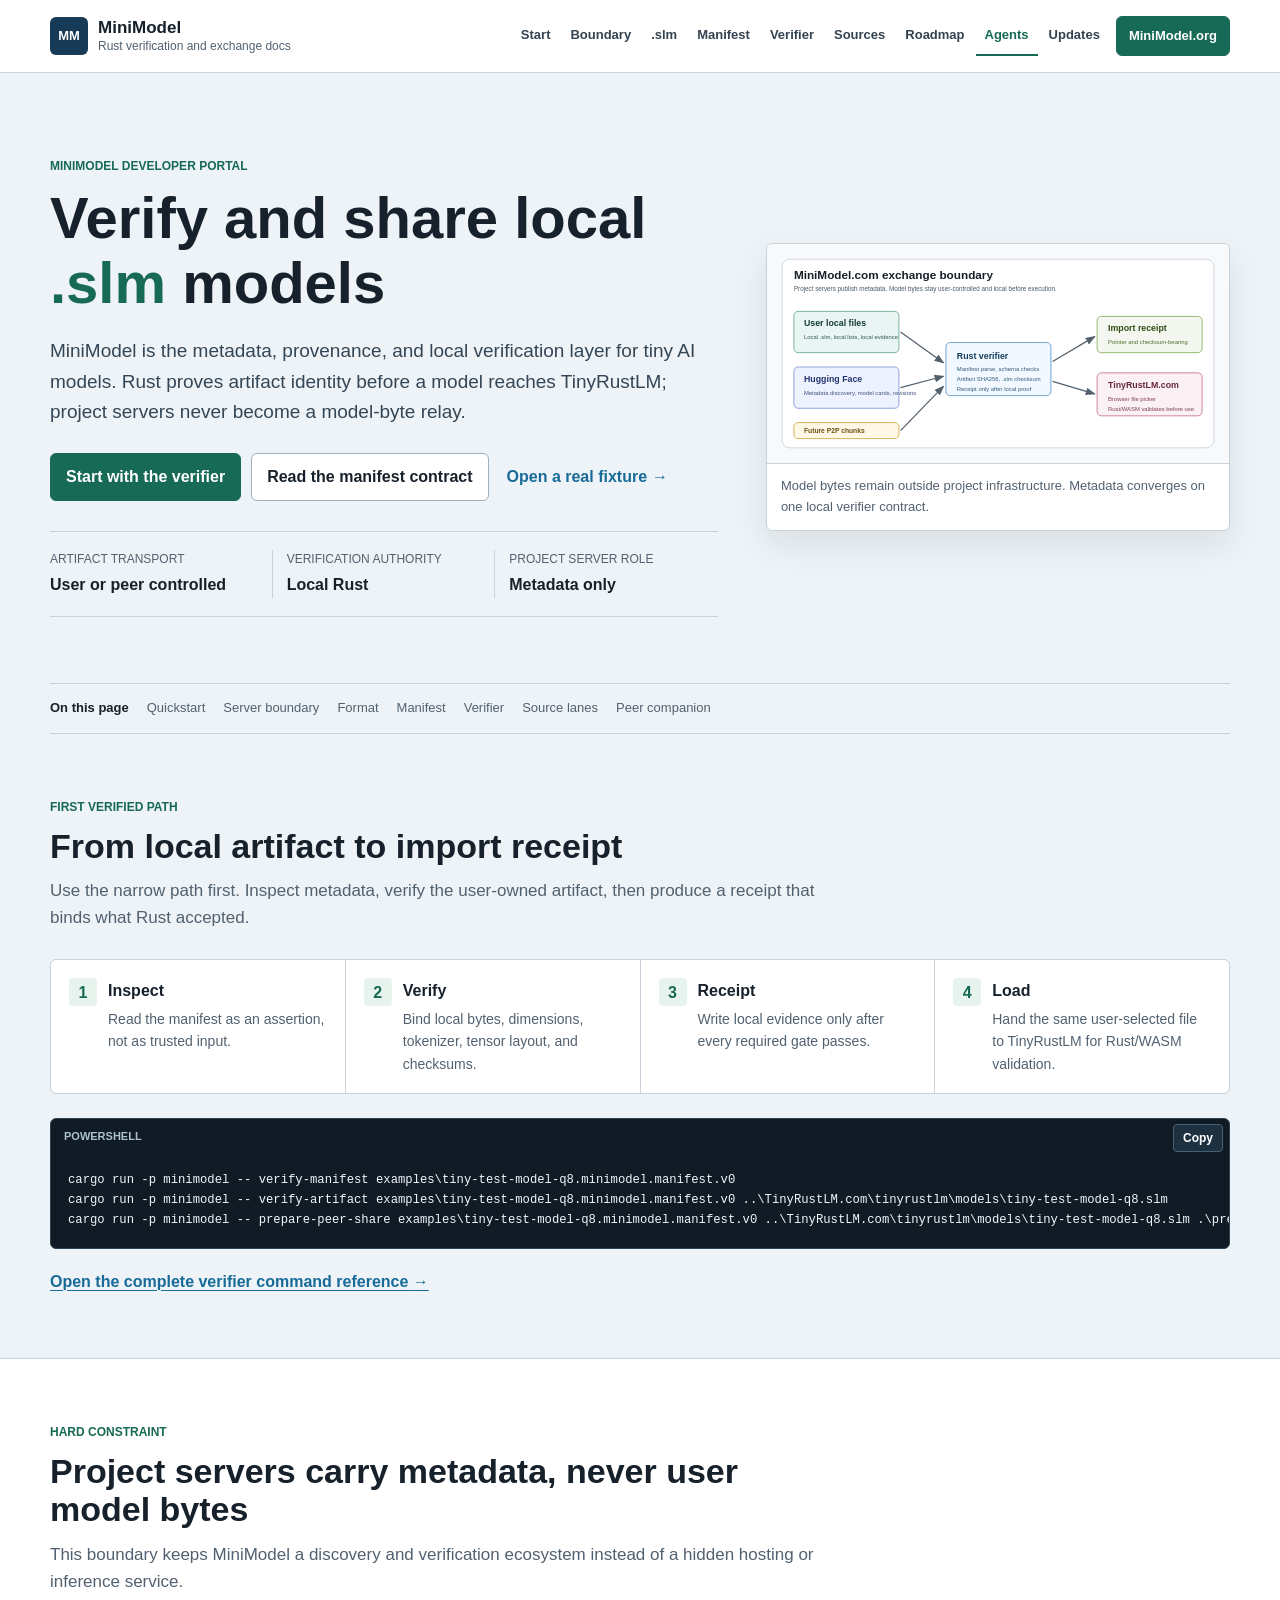
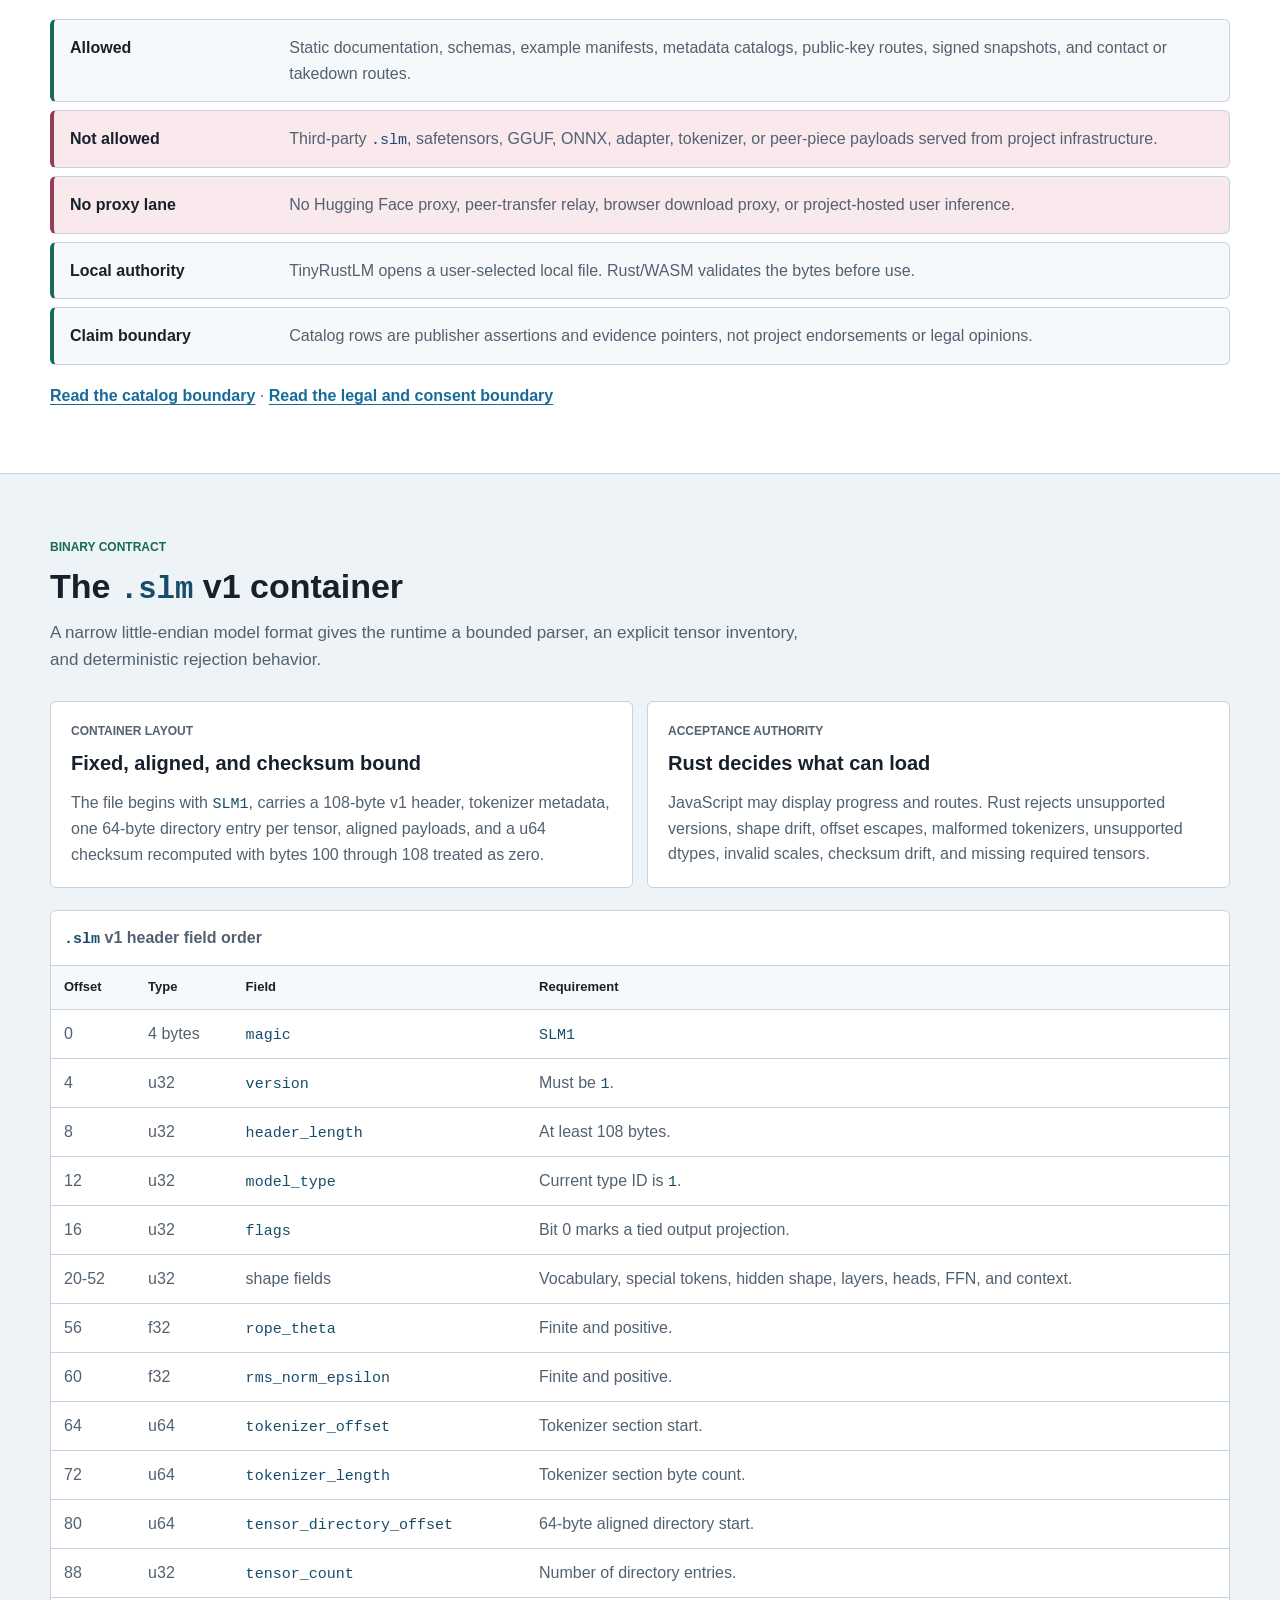
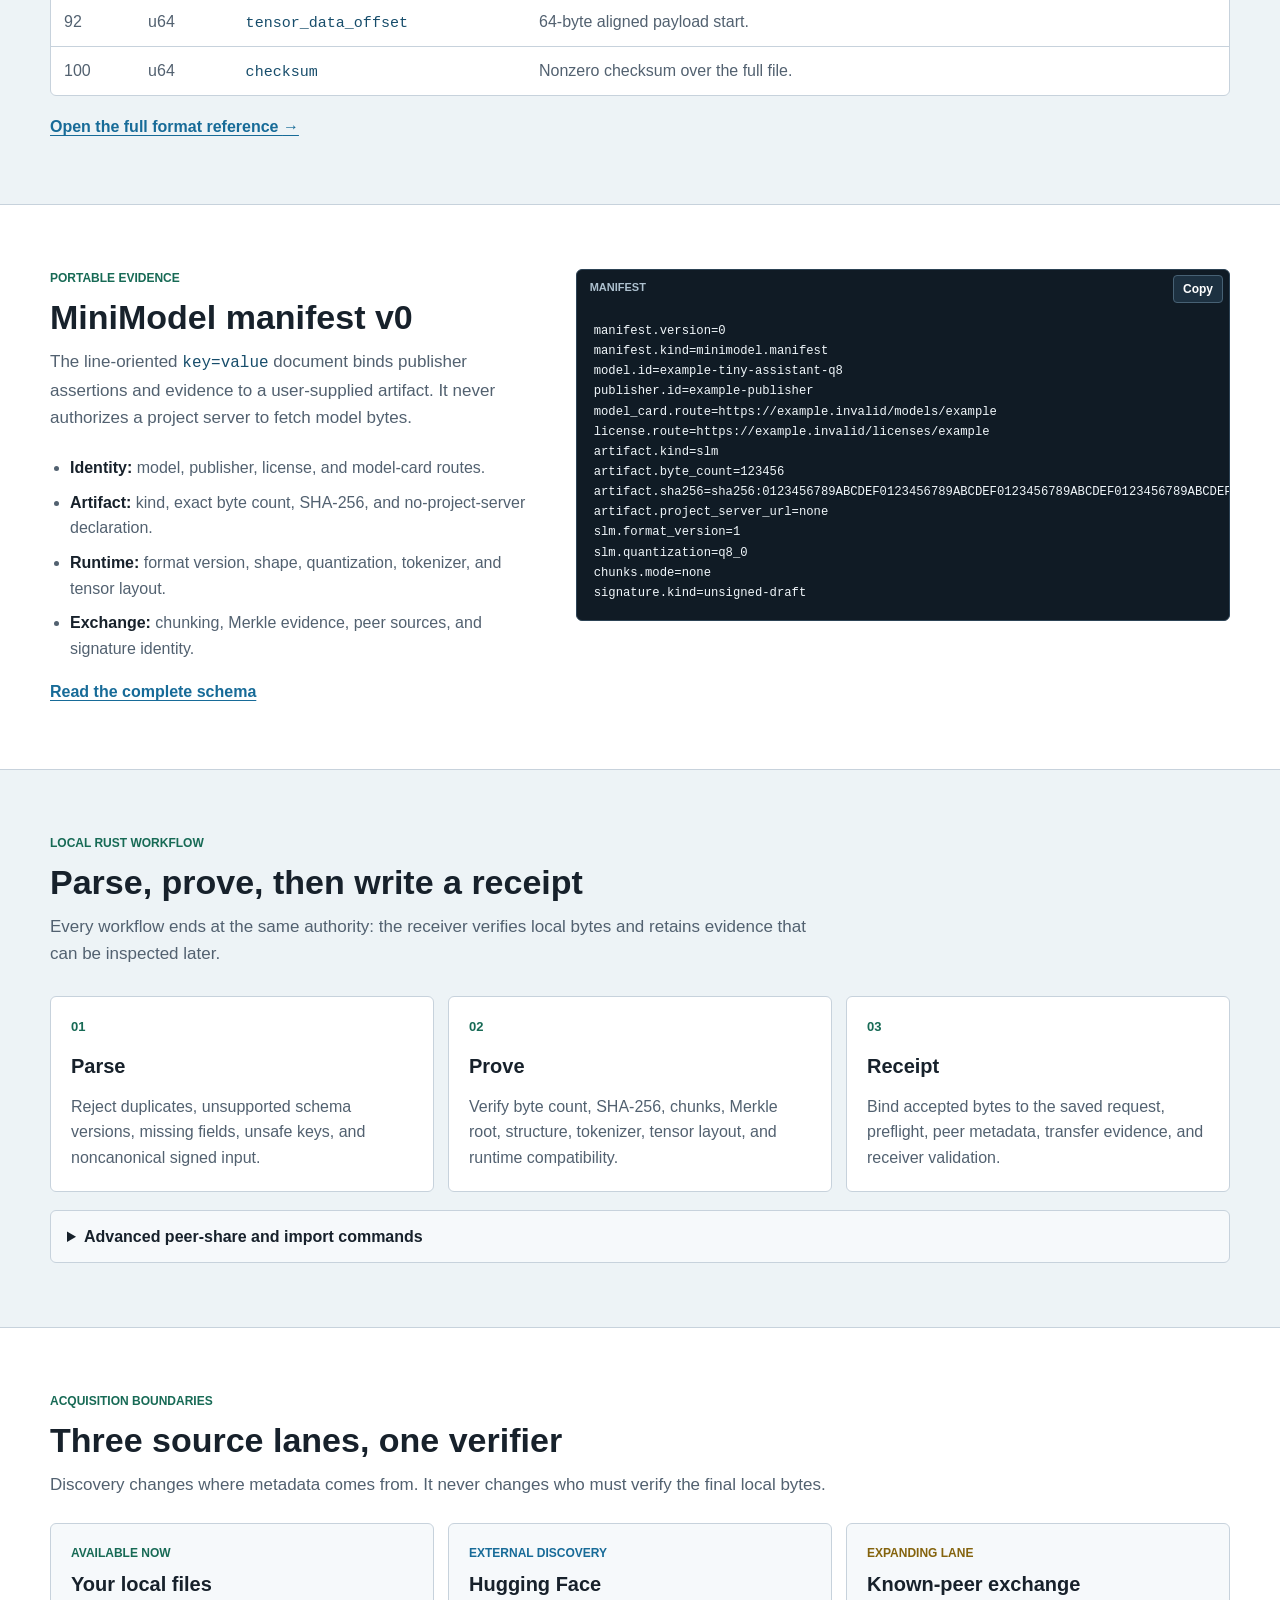
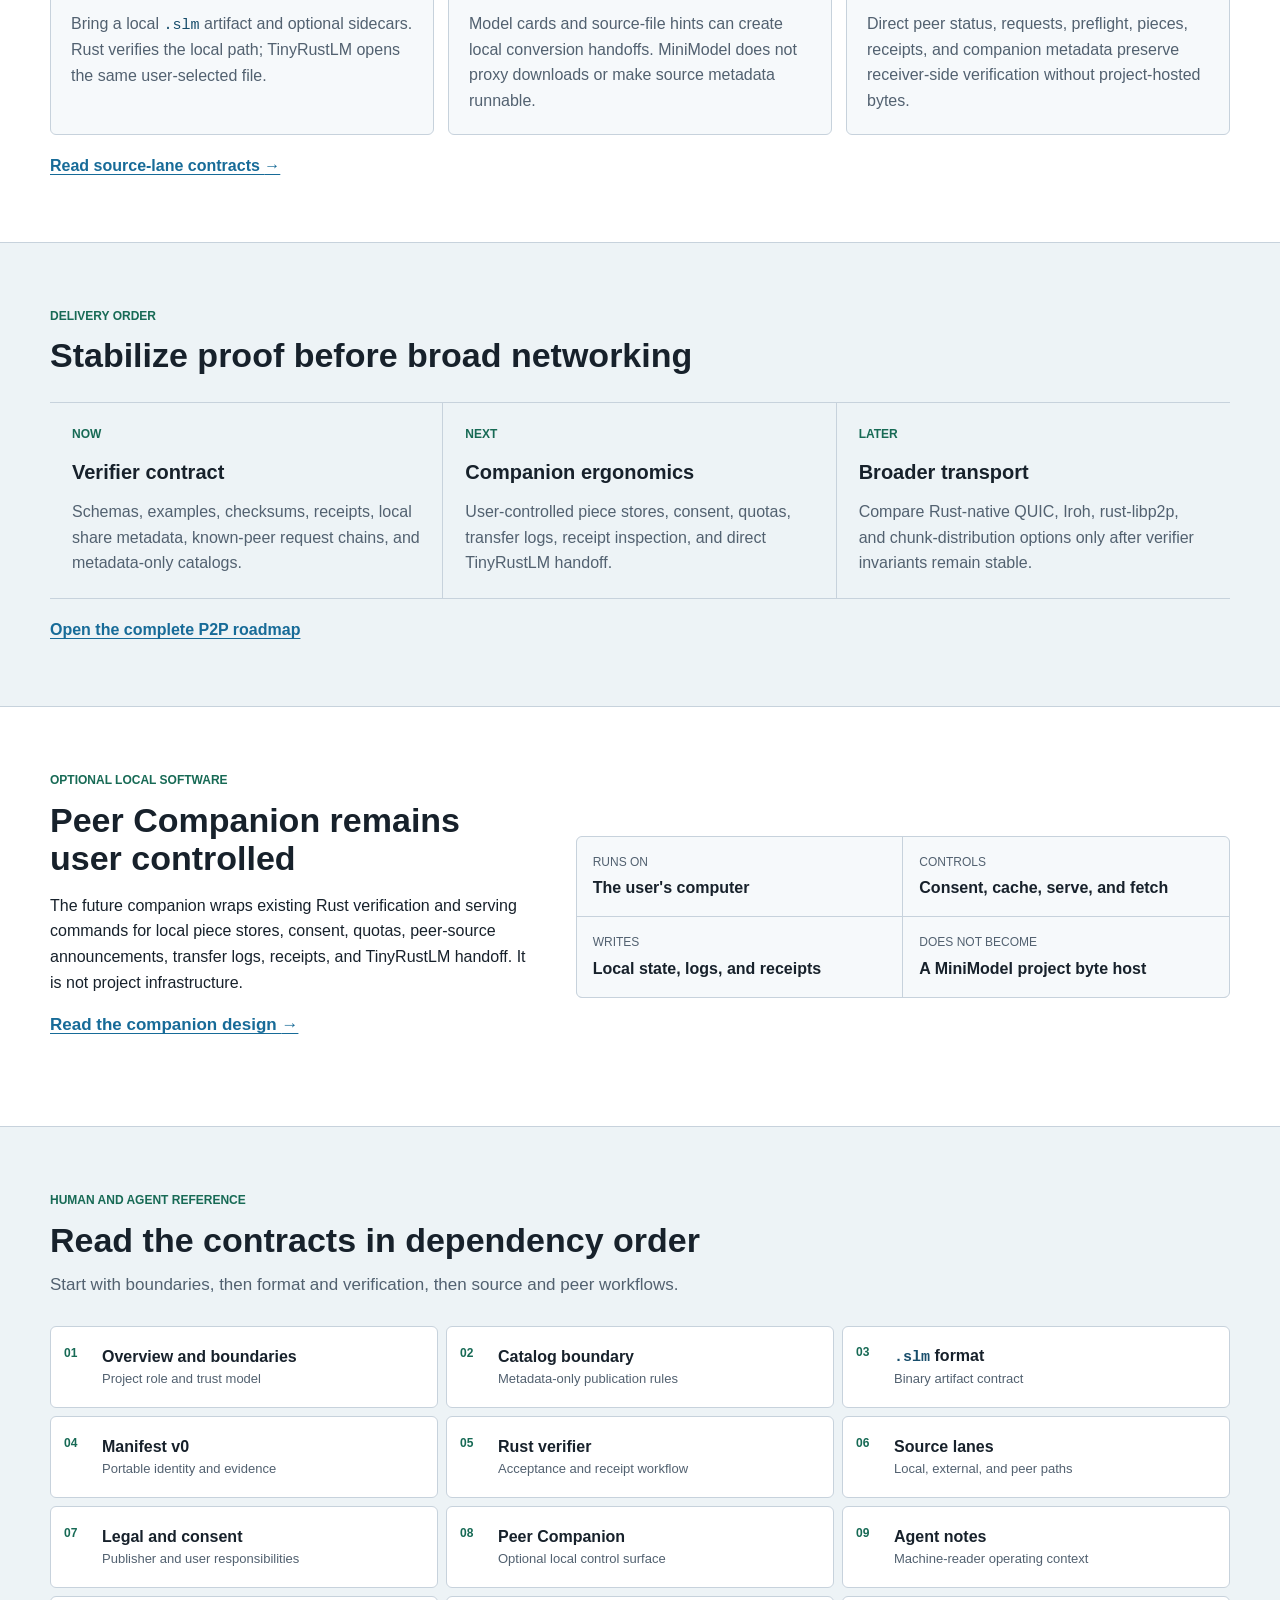
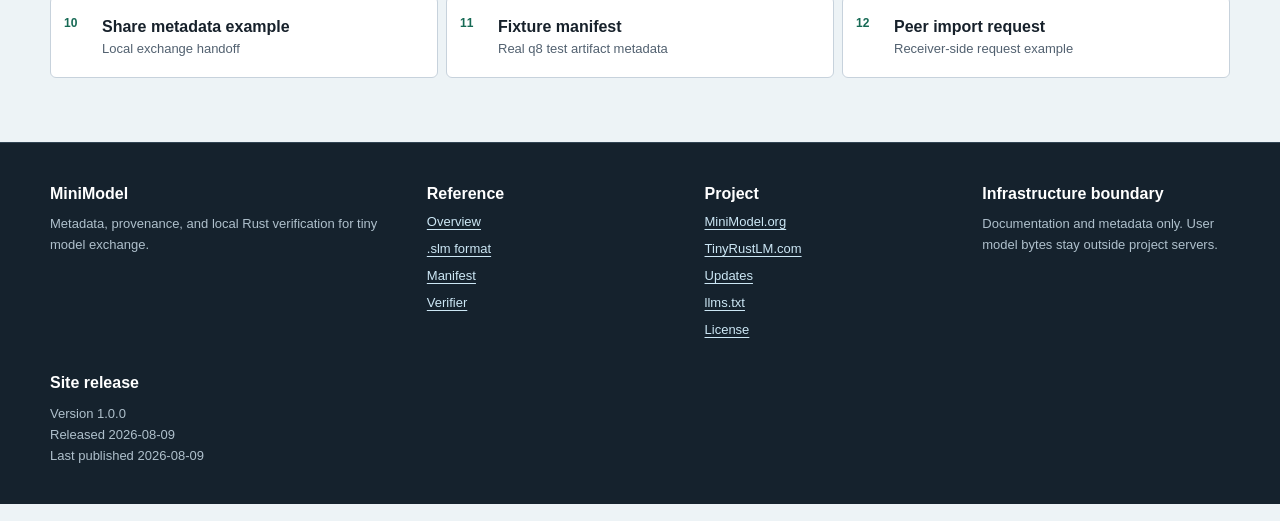
==== commit a1e39597: "docs(release): prepare MiniModel portal 1.0.0" ====
--- a/index.html
+++ b/index.html
@@ -5,6 +5,7 @@
   <meta name="viewport" content="width=device-width, initial-scale=1">
   <title>MiniModel Developer Documentation | Local .slm Exchange</title>
   <meta name="description" content="Developer documentation for MiniModel.org, local .slm verification, metadata-only model discovery, receipts, and peer sharing in Rust.">
+  <meta name="application-version" content="1.0.0">
   <link rel="canonical" href="https://minimodel.mirust.com/">
   <link rel="icon" href="[data-uri]">
   <link rel="stylesheet" href="/styles.css">
@@ -35,6 +36,7 @@
         <a href="#sources">Sources</a>
         <a href="#roadmap">Roadmap</a>
         <a href="#agent">Agents</a>
+        <a href="/updates/">Updates</a>
         <a class="nav-product" href="https://minimodel.org/">MiniModel.org</a>
       </nav>
     </div>
@@ -292,8 +294,9 @@
     <div class="footer-grid">
       <div><strong>MiniModel</strong><p>Metadata, provenance, and local Rust verification for tiny model exchange.</p></div>
       <nav aria-label="Footer reference links"><strong>Reference</strong><a href="/docs/overview.md">Overview</a><a href="/docs/slm-format.md">.slm format</a><a href="/docs/manifest-v0.md">Manifest</a><a href="/docs/verifier-mvp.md">Verifier</a></nav>
-      <nav aria-label="Footer project links"><strong>Project</strong><a href="https://minimodel.org/">MiniModel.org</a><a href="https://tinyrustlm.com/">TinyRustLM.com</a><a href="/llms.txt">llms.txt</a><a href="/LICENSE.txt">License</a></nav>
+      <nav aria-label="Footer project links"><strong>Project</strong><a href="https://minimodel.org/">MiniModel.org</a><a href="https://tinyrustlm.com/">TinyRustLM.com</a><a href="/updates/">Updates</a><a href="/llms.txt">llms.txt</a><a href="/LICENSE.txt">License</a></nav>
       <div><strong>Infrastructure boundary</strong><p>Documentation and metadata only. User model bytes stay outside project servers.</p></div>
+      <div><strong>Site release</strong><p>Version 1.0.0<br>Released 2026-08-09<br>Last published 2026-08-09</p></div>
     </div>
   </footer>
 
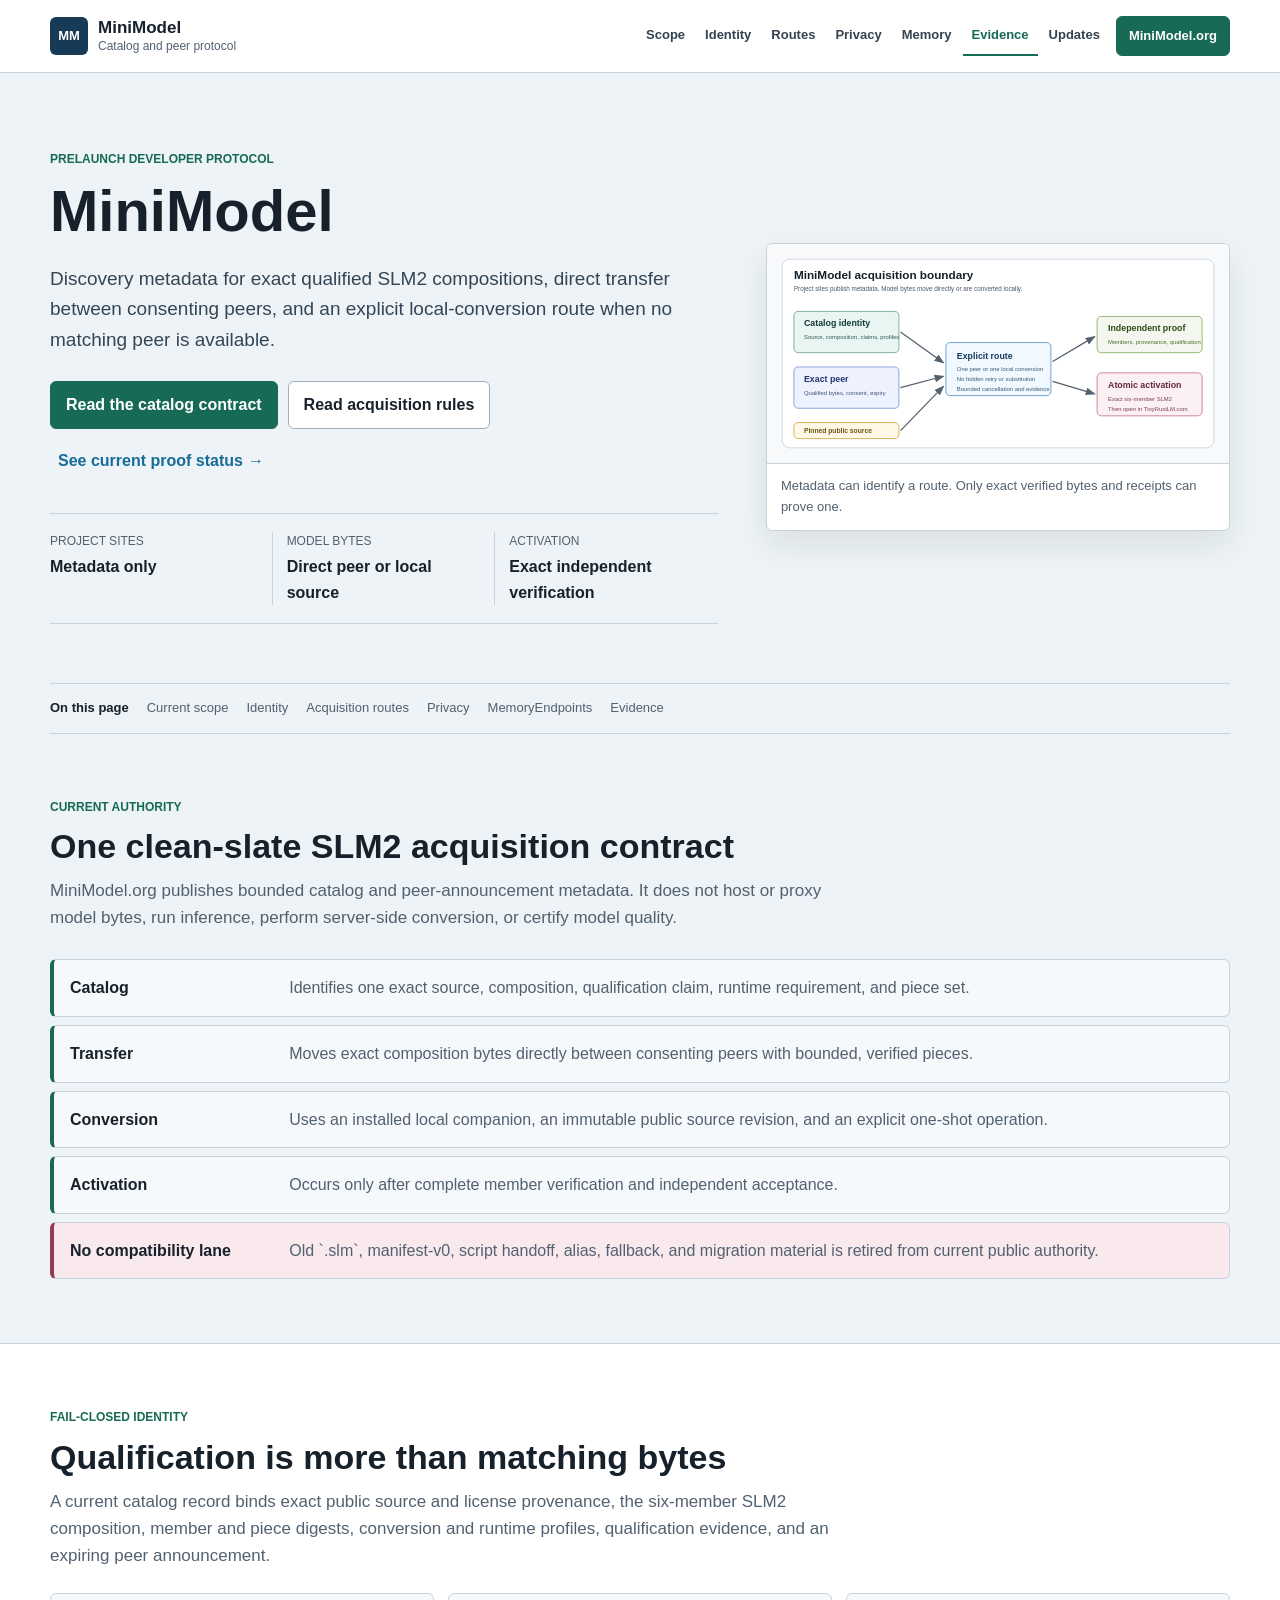
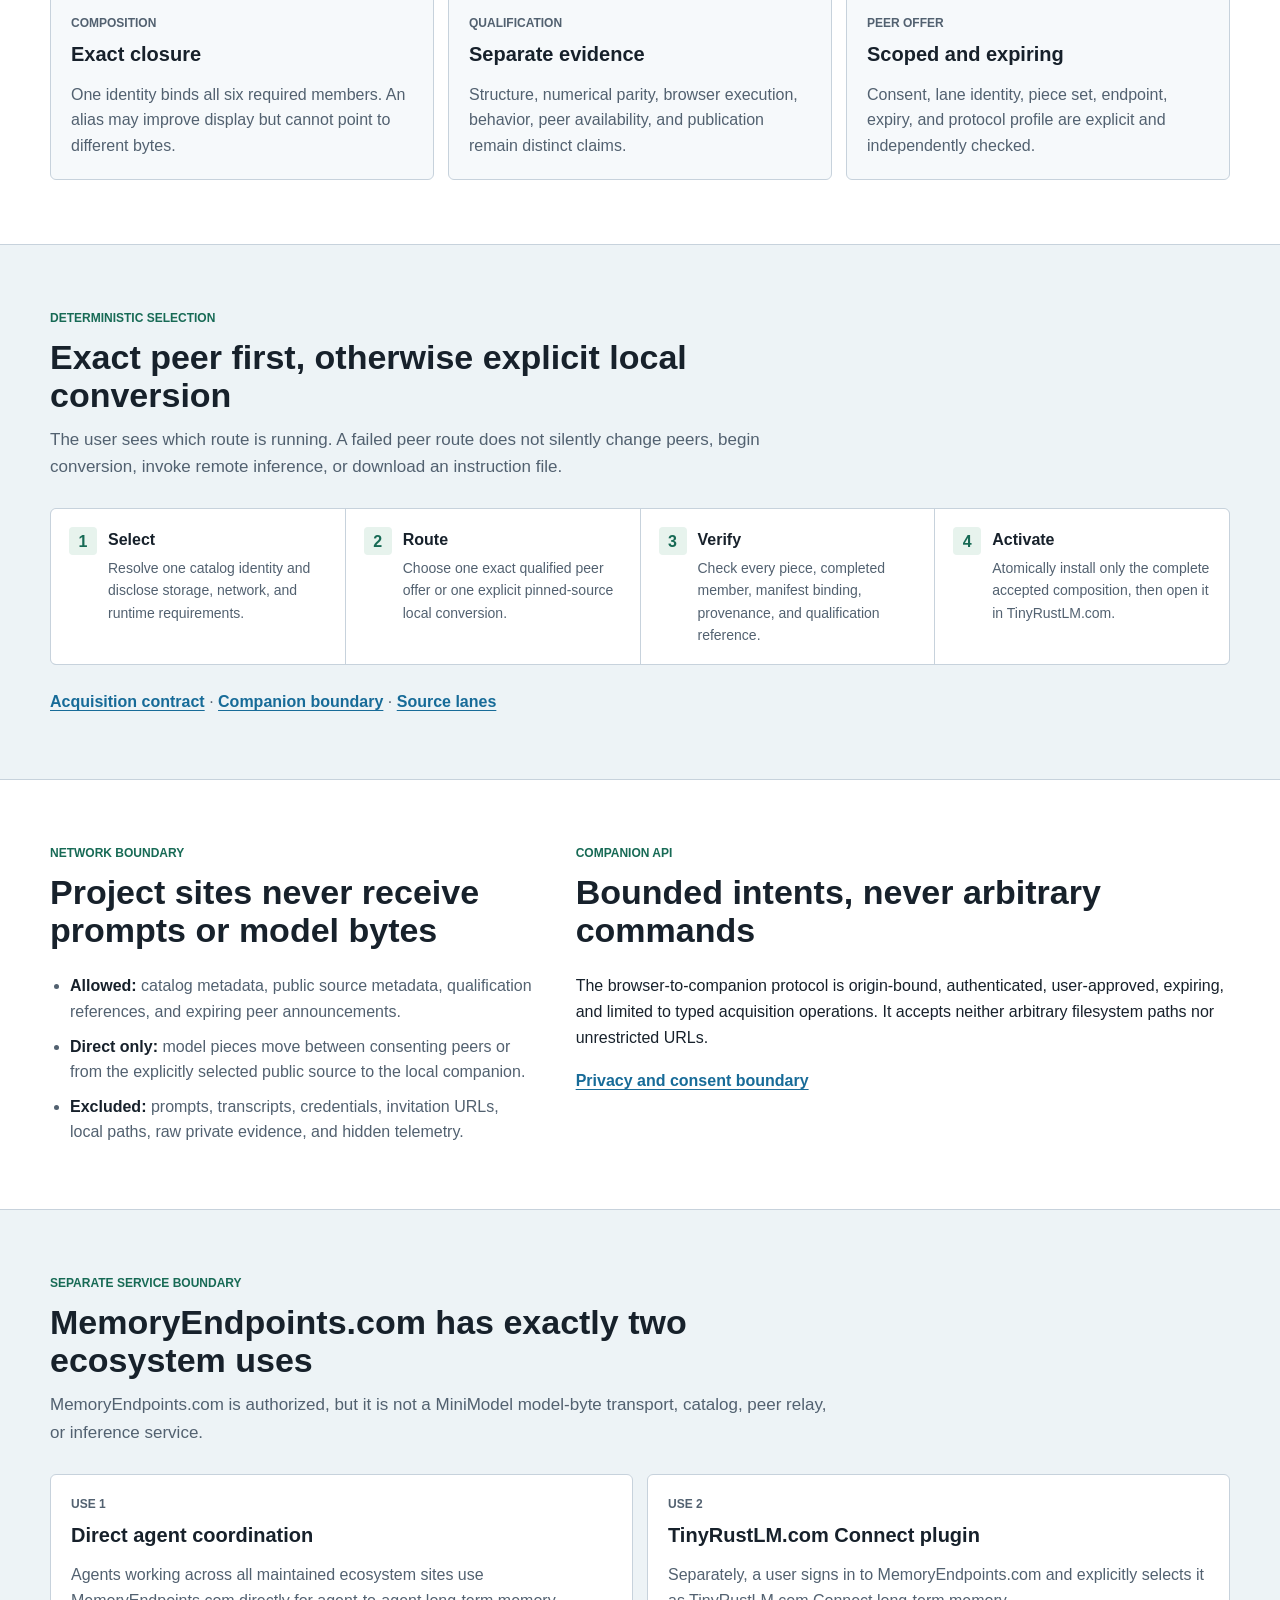
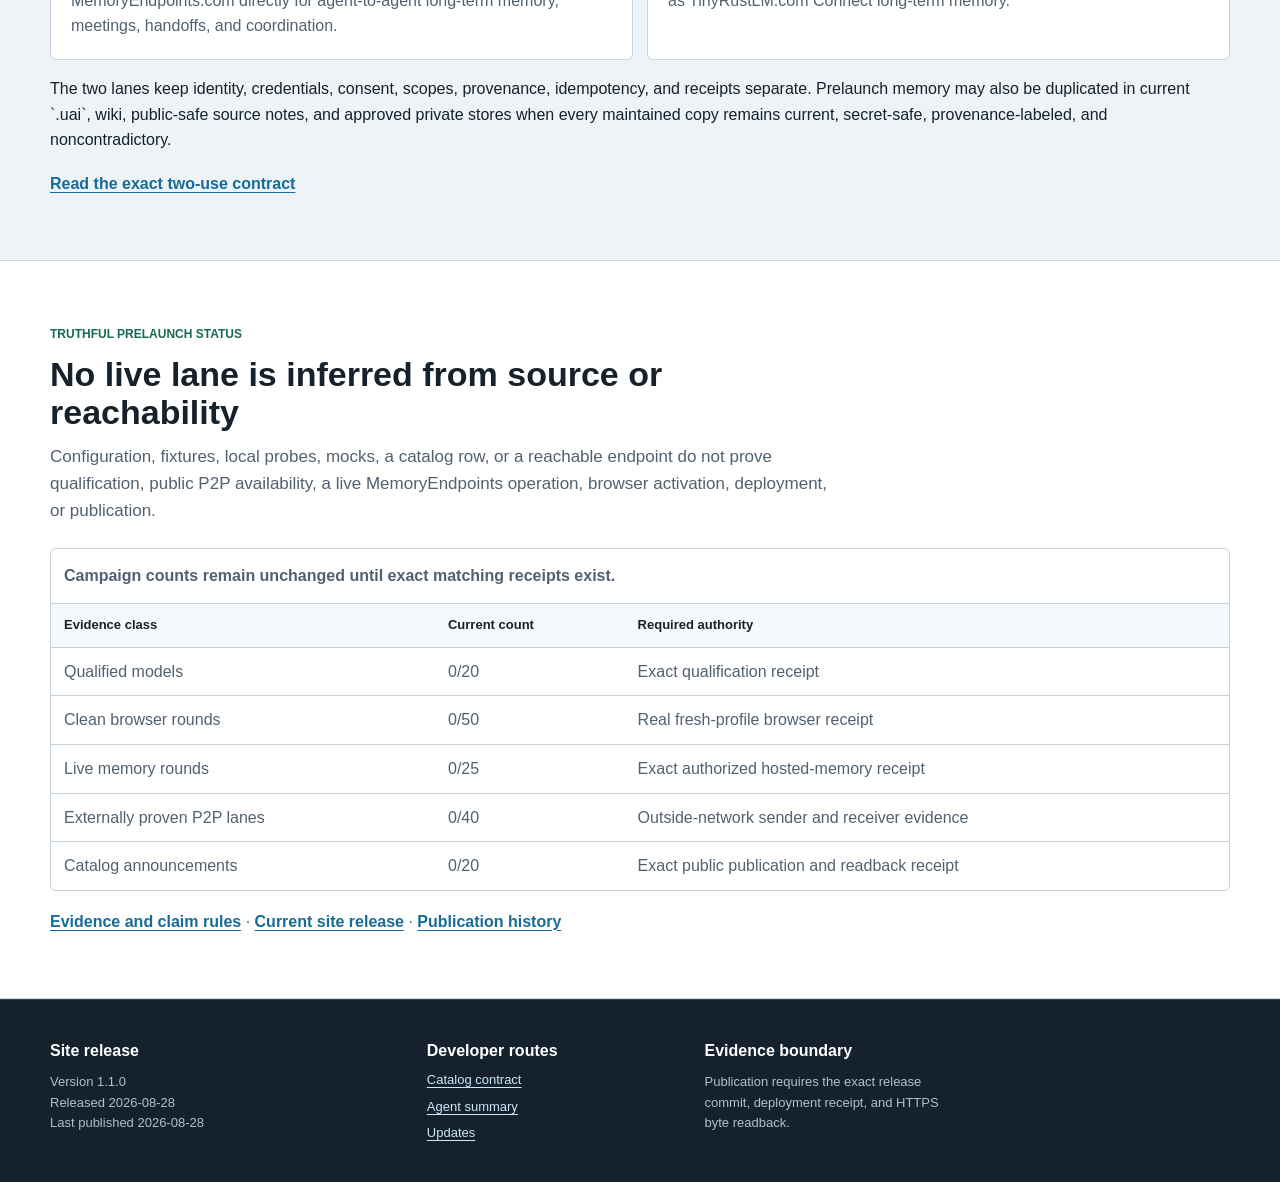
==== commit d82b4f61: "Replace legacy model docs with SLM2 acquisition portal" ====
--- a/index.html
+++ b/index.html
@@ -3,9 +3,9 @@
 <head>
   <meta charset="utf-8">
   <meta name="viewport" content="width=device-width, initial-scale=1">
-  <title>MiniModel Developer Documentation | Local .slm Exchange</title>
-  <meta name="description" content="Developer documentation for MiniModel.org, local .slm verification, metadata-only model discovery, receipts, and peer sharing in Rust.">
-  <meta name="application-version" content="1.0.0">
+  <title>MiniModel | Qualified SLM2 Discovery And Direct P2P Protocol</title>
+  <meta name="description" content="Current prelaunch protocol documentation for qualified SLM2 discovery, direct peer transfer, explicit local conversion, and evidence boundaries.">
+  <meta name="application-version" content="1.1.0">
   <link rel="canonical" href="https://minimodel.mirust.com/">
   <link rel="icon" href="[data-uri]">
   <link rel="stylesheet" href="/styles.css">
@@ -17,25 +17,20 @@
 
   <header class="topbar">
     <div class="topbar-inner">
-      <a class="brand" href="#top" aria-label="MiniModel developer documentation home">
+      <a class="brand" href="#top" aria-label="MiniModel developer protocol home">
         <span class="brand-mark" aria-hidden="true">MM</span>
-        <span class="brand-copy">
-          <strong>MiniModel</strong>
-          <small>Rust verification and exchange docs</small>
-        </span>
+        <span class="brand-copy"><strong>MiniModel</strong><small>Catalog and peer protocol</small></span>
       </a>
       <button class="nav-toggle" type="button" aria-expanded="false" aria-controls="primary-nav">
         <span class="nav-toggle-label">Menu</span>
       </button>
       <nav id="primary-nav" class="nav" aria-label="Primary navigation">
-        <a href="#quickstart">Start</a>
-        <a href="#boundary">Boundary</a>
-        <a href="#slm">.slm</a>
-        <a href="#manifest">Manifest</a>
-        <a href="#verifier">Verifier</a>
-        <a href="#sources">Sources</a>
-        <a href="#roadmap">Roadmap</a>
-        <a href="#agent">Agents</a>
+        <a href="#scope">Scope</a>
+        <a href="#identity">Identity</a>
+        <a href="#routes">Routes</a>
+        <a href="#privacy">Privacy</a>
+        <a href="#memory">Memory</a>
+        <a href="#evidence">Evidence</a>
         <a href="/updates/">Updates</a>
         <a class="nav-product" href="https://minimodel.org/">MiniModel.org</a>
       </nav>
@@ -45,262 +40,150 @@
   <main id="main-content" tabindex="-1">
     <section class="hero" aria-labelledby="hero-title">
       <div class="hero-copy">
-        <p class="eyebrow">MiniModel developer portal</p>
-        <h1 id="hero-title">Verify and share local <code>.slm</code> models</h1>
-        <p class="lead">MiniModel is the metadata, provenance, and local verification layer for tiny AI models. Rust proves artifact identity before a model reaches TinyRustLM; project servers never become a model-byte relay.</p>
+        <p class="eyebrow">Prelaunch developer protocol</p>
+        <h1 id="hero-title">MiniModel</h1>
+        <p class="lead">Discovery metadata for exact qualified SLM2 compositions, direct transfer between consenting peers, and an explicit local-conversion route when no matching peer is available.</p>
         <div class="hero-actions" aria-label="Primary documentation actions">
-          <a class="button primary" href="#quickstart">Start with the verifier</a>
-          <a class="button" href="/docs/manifest-v0.md">Read the manifest contract</a>
-          <a class="text-link" href="/examples/tiny-test-model-q8.minimodel.manifest.v0">Open a real fixture <span aria-hidden="true">&rarr;</span></a>
+          <a class="button primary" href="/docs/catalog-boundary.md">Read the catalog contract</a>
+          <a class="button" href="/docs/acquisition-contract.md">Read acquisition rules</a>
+          <a class="text-link" href="#evidence">See current proof status <span aria-hidden="true">&rarr;</span></a>
         </div>
-        <dl class="contract-facts" aria-label="Core system constraints">
-          <div><dt>Artifact transport</dt><dd>User or peer controlled</dd></div>
-          <div><dt>Verification authority</dt><dd>Local Rust</dd></div>
-          <div><dt>Project server role</dt><dd>Metadata only</dd></div>
+        <dl class="contract-facts" aria-label="Core protocol facts">
+          <div><dt>Project sites</dt><dd>Metadata only</dd></div>
+          <div><dt>Model bytes</dt><dd>Direct peer or local source</dd></div>
+          <div><dt>Activation</dt><dd>Exact independent verification</dd></div>
         </dl>
       </div>
       <figure class="map">
-        <img src="/assets/exchange-map.svg" alt="Local files, external discovery, and future peer chunks enter local Rust verification before import receipts and TinyRustLM use." width="960" height="540">
-        <figcaption>Model bytes remain outside project infrastructure. Metadata converges on one local verifier contract.</figcaption>
+        <img src="/assets/exchange-map.svg" alt="Catalog discovery selects either an exact qualified peer composition or explicit local conversion, followed by independent verification and atomic activation." width="1100" height="520">
+        <figcaption>Metadata can identify a route. Only exact verified bytes and receipts can prove one.</figcaption>
       </figure>
     </section>
 
     <nav class="page-index" aria-label="On this page">
       <strong>On this page</strong>
-      <a href="#quickstart">Quickstart</a>
-      <a href="#boundary">Server boundary</a>
-      <a href="#slm">Format</a>
-      <a href="#manifest">Manifest</a>
-      <a href="#verifier">Verifier</a>
-      <a href="#sources">Source lanes</a>
-      <a href="#companion">Peer companion</a>
+      <a href="#scope">Current scope</a>
+      <a href="#identity">Identity</a>
+      <a href="#routes">Acquisition routes</a>
+      <a href="#privacy">Privacy</a>
+      <a href="#memory">MemoryEndpoints</a>
+      <a href="#evidence">Evidence</a>
     </nav>
 
-    <section id="quickstart" class="section content">
+    <section id="scope" class="section content">
       <div class="section-heading">
-        <p class="section-kicker">First verified path</p>
-        <h2>From local artifact to import receipt</h2>
-        <p>Use the narrow path first. Inspect metadata, verify the user-owned artifact, then produce a receipt that binds what Rust accepted.</p>
+        <p class="section-kicker">Current authority</p>
+        <h2>One clean-slate SLM2 acquisition contract</h2>
+        <p>MiniModel.org publishes bounded catalog and peer-announcement metadata. It does not host or proxy model bytes, run inference, perform server-side conversion, or certify model quality.</p>
       </div>
-      <ol class="workflow" aria-label="Verification workflow">
-        <li><span>1</span><div><strong>Inspect</strong><p>Read the manifest as an assertion, not as trusted input.</p></div></li>
-        <li><span>2</span><div><strong>Verify</strong><p>Bind local bytes, dimensions, tokenizer, tensor layout, and checksums.</p></div></li>
-        <li><span>3</span><div><strong>Receipt</strong><p>Write local evidence only after every required gate passes.</p></div></li>
-        <li><span>4</span><div><strong>Load</strong><p>Hand the same user-selected file to TinyRustLM for Rust/WASM validation.</p></div></li>
-      </ol>
-      <div class="code-panel" data-code-label="PowerShell">
-        <pre><code>cargo run -p minimodel -- verify-manifest examples\tiny-test-model-q8.minimodel.manifest.v0
-cargo run -p minimodel -- verify-artifact examples\tiny-test-model-q8.minimodel.manifest.v0 ..\TinyRustLM.com\tinyrustlm\models\tiny-test-model-q8.slm
-cargo run -p minimodel -- prepare-peer-share examples\tiny-test-model-q8.minimodel.manifest.v0 ..\TinyRustLM.com\tinyrustlm\models\tiny-test-model-q8.slm .\prepared-share</code></pre>
-      </div>
-      <p class="support-link"><a href="/docs/verifier-mvp.md">Open the complete verifier command reference <span aria-hidden="true">&rarr;</span></a></p>
+      <ul class="rule-list">
+        <li><strong>Catalog</strong><span>Identifies one exact source, composition, qualification claim, runtime requirement, and piece set.</span></li>
+        <li><strong>Transfer</strong><span>Moves exact composition bytes directly between consenting peers with bounded, verified pieces.</span></li>
+        <li><strong>Conversion</strong><span>Uses an installed local companion, an immutable public source revision, and an explicit one-shot operation.</span></li>
+        <li><strong>Activation</strong><span>Occurs only after complete member verification and independent acceptance.</span></li>
+        <li class="warning"><strong>No compatibility lane</strong><span>Old `.slm`, manifest-v0, script handoff, alias, fallback, and migration material is retired from current public authority.</span></li>
+      </ul>
     </section>
 
-    <section id="boundary" class="section band">
+    <section id="identity" class="section band">
       <div class="content">
         <div class="section-heading compact">
-          <p class="section-kicker">Hard constraint</p>
-          <h2>Project servers carry metadata, never user model bytes</h2>
-          <p>This boundary keeps MiniModel a discovery and verification ecosystem instead of a hidden hosting or inference service.</p>
+          <p class="section-kicker">Fail-closed identity</p>
+          <h2>Qualification is more than matching bytes</h2>
+          <p>A current catalog record binds exact public source and license provenance, the six-member SLM2 composition, member and piece digests, conversion and runtime profiles, qualification evidence, and an expiring peer announcement.</p>
         </div>
-        <ul class="rule-list">
-          <li><strong>Allowed</strong><span>Static documentation, schemas, example manifests, metadata catalogs, public-key routes, signed snapshots, and contact or takedown routes.</span></li>
-          <li class="warning"><strong>Not allowed</strong><span>Third-party <code>.slm</code>, safetensors, GGUF, ONNX, adapter, tokenizer, or peer-piece payloads served from project infrastructure.</span></li>
-          <li class="warning"><strong>No proxy lane</strong><span>No Hugging Face proxy, peer-transfer relay, browser download proxy, or project-hosted user inference.</span></li>
-          <li><strong>Local authority</strong><span>TinyRustLM opens a user-selected local file. Rust/WASM validates the bytes before use.</span></li>
-          <li><strong>Claim boundary</strong><span>Catalog rows are publisher assertions and evidence pointers, not project endorsements or legal opinions.</span></li>
-        </ul>
-        <p class="support-link"><a href="/docs/catalog-boundary.md">Read the catalog boundary</a> <span aria-hidden="true">&middot;</span> <a href="/docs/legal-boundary.md">Read the legal and consent boundary</a></p>
-      </div>
-    </section>
-
-    <section id="slm" class="section content">
-      <div class="section-heading">
-        <p class="section-kicker">Binary contract</p>
-        <h2>The <code>.slm</code> v1 container</h2>
-        <p>A narrow little-endian model format gives the runtime a bounded parser, an explicit tensor inventory, and deterministic rejection behavior.</p>
-      </div>
-      <div class="grid two">
-        <article class="card">
-          <p class="card-label">Container layout</p>
-          <h3>Fixed, aligned, and checksum bound</h3>
-          <p>The file begins with <code>SLM1</code>, carries a 108-byte v1 header, tokenizer metadata, one 64-byte directory entry per tensor, aligned payloads, and a u64 checksum recomputed with bytes 100 through 108 treated as zero.</p>
-        </article>
-        <article class="card">
-          <p class="card-label">Acceptance authority</p>
-          <h3>Rust decides what can load</h3>
-          <p>JavaScript may display progress and routes. Rust rejects unsupported versions, shape drift, offset escapes, malformed tokenizers, unsupported dtypes, invalid scales, checksum drift, and missing required tensors.</p>
-        </article>
-      </div>
-      <div class="table-wrap" role="region" aria-label="SLM v1 header fields" tabindex="0">
-        <table>
-          <caption><code>.slm</code> v1 header field order</caption>
-          <thead><tr><th scope="col">Offset</th><th scope="col">Type</th><th scope="col">Field</th><th scope="col">Requirement</th></tr></thead>
-          <tbody>
-            <tr><td>0</td><td>4 bytes</td><td><code>magic</code></td><td><code>SLM1</code></td></tr>
-            <tr><td>4</td><td>u32</td><td><code>version</code></td><td>Must be <code>1</code>.</td></tr>
-            <tr><td>8</td><td>u32</td><td><code>header_length</code></td><td>At least 108 bytes.</td></tr>
-            <tr><td>12</td><td>u32</td><td><code>model_type</code></td><td>Current type ID is <code>1</code>.</td></tr>
-            <tr><td>16</td><td>u32</td><td><code>flags</code></td><td>Bit 0 marks a tied output projection.</td></tr>
-            <tr><td>20-52</td><td>u32</td><td>shape fields</td><td>Vocabulary, special tokens, hidden shape, layers, heads, FFN, and context.</td></tr>
-            <tr><td>56</td><td>f32</td><td><code>rope_theta</code></td><td>Finite and positive.</td></tr>
-            <tr><td>60</td><td>f32</td><td><code>rms_norm_epsilon</code></td><td>Finite and positive.</td></tr>
-            <tr><td>64</td><td>u64</td><td><code>tokenizer_offset</code></td><td>Tokenizer section start.</td></tr>
-            <tr><td>72</td><td>u64</td><td><code>tokenizer_length</code></td><td>Tokenizer section byte count.</td></tr>
-            <tr><td>80</td><td>u64</td><td><code>tensor_directory_offset</code></td><td>64-byte aligned directory start.</td></tr>
-            <tr><td>88</td><td>u32</td><td><code>tensor_count</code></td><td>Number of directory entries.</td></tr>
-            <tr><td>92</td><td>u64</td><td><code>tensor_data_offset</code></td><td>64-byte aligned payload start.</td></tr>
-            <tr><td>100</td><td>u64</td><td><code>checksum</code></td><td>Nonzero checksum over the full file.</td></tr>
-          </tbody>
-        </table>
-      </div>
-      <p class="support-link"><a href="/docs/slm-format.md">Open the full format reference <span aria-hidden="true">&rarr;</span></a></p>
-    </section>
-
-    <section id="manifest" class="section band">
-      <div class="content split">
-        <div>
-          <div class="section-heading compact">
-            <p class="section-kicker">Portable evidence</p>
-            <h2>MiniModel manifest v0</h2>
-            <p>The line-oriented <code>key=value</code> document binds publisher assertions and evidence to a user-supplied artifact. It never authorizes a project server to fetch model bytes.</p>
-          </div>
-          <ul class="plain-list">
-            <li><strong>Identity:</strong> model, publisher, license, and model-card routes.</li>
-            <li><strong>Artifact:</strong> kind, exact byte count, SHA-256, and no-project-server declaration.</li>
-            <li><strong>Runtime:</strong> format version, shape, quantization, tokenizer, and tensor layout.</li>
-            <li><strong>Exchange:</strong> chunking, Merkle evidence, peer sources, and signature identity.</li>
-          </ul>
-          <p class="support-link"><a href="/docs/manifest-v0.md">Read the complete schema</a></p>
-        </div>
-        <div class="code-panel" data-code-label="Manifest">
-          <pre><code>manifest.version=0
-manifest.kind=minimodel.manifest
-model.id=example-tiny-assistant-q8
-publisher.id=example-publisher
-model_card.route=https://example.invalid/models/example
-license.route=https://example.invalid/licenses/example
-artifact.kind=slm
-artifact.byte_count=123456
-artifact.sha256=sha256:0123456789ABCDEF0123456789ABCDEF0123456789ABCDEF0123456789ABCDEF
-artifact.project_server_url=none
-slm.format_version=1
-slm.quantization=q8_0
-chunks.mode=none
-signature.kind=unsigned-draft</code></pre>
+        <div class="grid three">
+          <article class="card"><p class="card-label">Composition</p><h3>Exact closure</h3><p>One identity binds all six required members. An alias may improve display but cannot point to different bytes.</p></article>
+          <article class="card"><p class="card-label">Qualification</p><h3>Separate evidence</h3><p>Structure, numerical parity, browser execution, behavior, peer availability, and publication remain distinct claims.</p></article>
+          <article class="card"><p class="card-label">Peer offer</p><h3>Scoped and expiring</h3><p>Consent, lane identity, piece set, endpoint, expiry, and protocol profile are explicit and independently checked.</p></article>
         </div>
       </div>
     </section>
 
-    <section id="verifier" class="section content">
+    <section id="routes" class="section content">
       <div class="section-heading">
-        <p class="section-kicker">Local Rust workflow</p>
-        <h2>Parse, prove, then write a receipt</h2>
-        <p>Every workflow ends at the same authority: the receiver verifies local bytes and retains evidence that can be inspected later.</p>
+        <p class="section-kicker">Deterministic selection</p>
+        <h2>Exact peer first, otherwise explicit local conversion</h2>
+        <p>The user sees which route is running. A failed peer route does not silently change peers, begin conversion, invoke remote inference, or download an instruction file.</p>
       </div>
-      <div class="grid three">
-        <article class="card step-card"><span>01</span><h3>Parse</h3><p>Reject duplicates, unsupported schema versions, missing fields, unsafe keys, and noncanonical signed input.</p></article>
-        <article class="card step-card"><span>02</span><h3>Prove</h3><p>Verify byte count, SHA-256, chunks, Merkle root, structure, tokenizer, tensor layout, and runtime compatibility.</p></article>
-        <article class="card step-card"><span>03</span><h3>Receipt</h3><p>Bind accepted bytes to the saved request, preflight, peer metadata, transfer evidence, and receiver validation.</p></article>
-      </div>
-      <details class="command-details">
-        <summary>Advanced peer-share and import commands</summary>
-        <div class="code-panel" data-code-label="PowerShell">
-          <pre><code>cargo run -p minimodel -- export-peer-pieces examples\tiny-test-model-q8.minimodel.manifest.v0 ..\TinyRustLM.com\tinyrustlm\models\tiny-test-model-q8.slm .\peer-pieces\tiny-test-model-q8
-cargo run -p minimodel -- assemble-peer-pieces examples\tiny-test-model-q8.minimodel.manifest.v0 .\peer-pieces\tiny-test-model-q8 .\tiny-test-model-q8.from-pieces.slm
-cargo run -p minimodel -- write-peer-companion-state .\prepared-share\tiny-test-model-q8\tiny-test-model-q8.minimodel.manifest.v0 .\prepared-share\tiny-test-model-q8\tiny-test-model-q8.peer-pieces .\prepared-share\tiny-test-model-q8\peer-companion-state.v0.json http://127.0.0.1:8123/
-cargo run -p minimodel -- write-peer-contact-card .\prepared-share\tiny-test-model-q8\peer-contact-card.v0.json http://127.0.0.1:8123/ "Local test peer"
-cargo run -p minimodel -- serve-peer-companion .\prepared-share\tiny-test-model-q8\peer-companion-state.v0.json .\prepared-share\tiny-test-model-q8\tiny-test-model-q8.minimodel.manifest.v0 .\prepared-share\tiny-test-model-q8\tiny-test-model-q8.peer-pieces 127.0.0.1:8123
-cargo run -p minimodel -- inspect-peer-import-request .\tiny-test-model-q8.minimodel-peer-import-request.json examples\tiny-test-model-q8.minimodel.manifest.v0
-cargo run -p minimodel -- check-peer-status examples\tiny-test-model-q8.minimodel.manifest.v0 http://127.0.0.1:8123/ .\tiny-test-model-q8.peer-status-check.v0.json
-cargo run -p minimodel -- preflight-peer-import-request .\tiny-test-model-q8.minimodel-peer-import-request.json examples\tiny-test-model-q8.minimodel.manifest.v0 .\tiny-test-model-q8.peer-import.preflight
-cargo run -p minimodel -- inspect-peer-import-preflight .\tiny-test-model-q8.peer-import.preflight .\tiny-test-model-q8.minimodel-peer-import-request.json examples\tiny-test-model-q8.minimodel.manifest.v0
-cargo run -p minimodel -- import-peer-request .\tiny-test-model-q8.minimodel-peer-import-request.json examples\tiny-test-model-q8.minimodel.manifest.v0 .\tiny-test-model-q8-peer-import
-cargo run -p minimodel -- inspect-peer-import-receipt .\tiny-test-model-q8-peer-import\tiny-test-model-q8.minimodel-receipt .\tiny-test-model-q8.minimodel-peer-import-request.json .\tiny-test-model-q8.peer-import.preflight examples\tiny-test-model-q8.minimodel.manifest.v0 .\tiny-test-model-q8-peer-import\tiny-test-model-q8.slm</code></pre>
-        </div>
-      </details>
+      <ol class="workflow" aria-label="Acquisition workflow">
+        <li><span>1</span><div><strong>Select</strong><p>Resolve one catalog identity and disclose storage, network, and runtime requirements.</p></div></li>
+        <li><span>2</span><div><strong>Route</strong><p>Choose one exact qualified peer offer or one explicit pinned-source local conversion.</p></div></li>
+        <li><span>3</span><div><strong>Verify</strong><p>Check every piece, completed member, manifest binding, provenance, and qualification reference.</p></div></li>
+        <li><span>4</span><div><strong>Activate</strong><p>Atomically install only the complete accepted composition, then open it in TinyRustLM.com.</p></div></li>
+      </ol>
+      <p class="support-link"><a href="/docs/acquisition-contract.md">Acquisition contract</a> <span aria-hidden="true">&middot;</span> <a href="/docs/peer-companion.md">Companion boundary</a> <span aria-hidden="true">&middot;</span> <a href="/docs/source-lanes.md">Source lanes</a></p>
     </section>
 
-    <section id="sources" class="section band">
-      <div class="content">
-        <div class="section-heading compact">
-          <p class="section-kicker">Acquisition boundaries</p>
-          <h2>Three source lanes, one verifier</h2>
-          <p>Discovery changes where metadata comes from. It never changes who must verify the final local bytes.</p>
+    <section id="privacy" class="section band">
+      <div class="content split">
+        <div>
+          <div class="section-heading compact">
+            <p class="section-kicker">Network boundary</p>
+            <h2>Project sites never receive prompts or model bytes</h2>
+          </div>
+          <ul class="plain-list">
+            <li><strong>Allowed:</strong> catalog metadata, public source metadata, qualification references, and expiring peer announcements.</li>
+            <li><strong>Direct only:</strong> model pieces move between consenting peers or from the explicitly selected public source to the local companion.</li>
+            <li><strong>Excluded:</strong> prompts, transcripts, credentials, invitation URLs, local paths, raw private evidence, and hidden telemetry.</li>
+          </ul>
         </div>
-        <div class="grid three">
-          <article class="card source-card"><p class="card-label ready">Available now</p><h3>Your local files</h3><p>Bring a local <code>.slm</code> artifact and optional sidecars. Rust verifies the local path; TinyRustLM opens the same user-selected file.</p></article>
-          <article class="card source-card"><p class="card-label external">External discovery</p><h3>Hugging Face</h3><p>Model cards and source-file hints can create local conversion handoffs. MiniModel does not proxy downloads or make source metadata runnable.</p></article>
-          <article class="card source-card"><p class="card-label roadmap">Expanding lane</p><h3>Known-peer exchange</h3><p>Direct peer status, requests, preflight, pieces, receipts, and companion metadata preserve receiver-side verification without project-hosted bytes.</p></article>
+        <div>
+          <div class="section-heading compact">
+            <p class="section-kicker">Companion API</p>
+            <h2>Bounded intents, never arbitrary commands</h2>
+          </div>
+          <p>The browser-to-companion protocol is origin-bound, authenticated, user-approved, expiring, and limited to typed acquisition operations. It accepts neither arbitrary filesystem paths nor unrestricted URLs.</p>
+          <p class="support-link"><a href="/docs/legal-boundary.md">Privacy and consent boundary</a></p>
         </div>
-        <p class="support-link"><a href="/docs/source-lanes.md">Read source-lane contracts <span aria-hidden="true">&rarr;</span></a></p>
       </div>
     </section>
 
-    <section id="roadmap" class="section content">
+    <section id="memory" class="section content">
       <div class="section-heading">
-        <p class="section-kicker">Delivery order</p>
-        <h2>Stabilize proof before broad networking</h2>
+        <p class="section-kicker">Separate service boundary</p>
+        <h2>MemoryEndpoints.com has exactly two ecosystem uses</h2>
+        <p>MemoryEndpoints.com is authorized, but it is not a MiniModel model-byte transport, catalog, peer relay, or inference service.</p>
       </div>
-      <div class="roadmap-grid">
-        <article><span>Now</span><h3>Verifier contract</h3><p>Schemas, examples, checksums, receipts, local share metadata, known-peer request chains, and metadata-only catalogs.</p></article>
-        <article><span>Next</span><h3>Companion ergonomics</h3><p>User-controlled piece stores, consent, quotas, transfer logs, receipt inspection, and direct TinyRustLM handoff.</p></article>
-        <article><span>Later</span><h3>Broader transport</h3><p>Compare Rust-native QUIC, Iroh, rust-libp2p, and chunk-distribution options only after verifier invariants remain stable.</p></article>
+      <div class="grid two">
+        <article class="card"><p class="card-label">Use 1</p><h3>Direct agent coordination</h3><p>Agents working across all maintained ecosystem sites use MemoryEndpoints.com directly for agent-to-agent long-term memory, meetings, handoffs, and coordination.</p></article>
+        <article class="card"><p class="card-label">Use 2</p><h3>TinyRustLM.com Connect plugin</h3><p>Separately, a user signs in to MemoryEndpoints.com and explicitly selects it as TinyRustLM.com Connect long-term memory.</p></article>
       </div>
-      <p class="support-link"><a href="/docs/p2p-roadmap.md">Open the complete P2P roadmap</a></p>
+      <p>The two lanes keep identity, credentials, consent, scopes, provenance, idempotency, and receipts separate. Prelaunch memory may also be duplicated in current `.uai`, wiki, public-safe source notes, and approved private stores when every maintained copy remains current, secret-safe, provenance-labeled, and noncontradictory.</p>
+      <p class="support-link"><a href="/docs/memory-endpoints.md">Read the exact two-use contract</a></p>
     </section>
 
-    <section id="companion" class="section band">
-      <div class="content split companion-layout">
+    <section id="evidence" class="section band">
+      <div class="content">
         <div class="section-heading compact">
-          <p class="section-kicker">Optional local software</p>
-          <h2>Peer Companion remains user controlled</h2>
-          <p>The future companion wraps existing Rust verification and serving commands for local piece stores, consent, quotas, peer-source announcements, transfer logs, receipts, and TinyRustLM handoff. It is not project infrastructure.</p>
-          <p class="support-link"><a href="/docs/peer-companion.md">Read the companion design <span aria-hidden="true">&rarr;</span></a></p>
+          <p class="section-kicker">Truthful prelaunch status</p>
+          <h2>No live lane is inferred from source or reachability</h2>
+          <p>Configuration, fixtures, local probes, mocks, a catalog row, or a reachable endpoint do not prove qualification, public P2P availability, a live MemoryEndpoints operation, browser activation, deployment, or publication.</p>
         </div>
-        <dl class="boundary-matrix">
-          <div><dt>Runs on</dt><dd>The user's computer</dd></div>
-          <div><dt>Controls</dt><dd>Consent, cache, serve, and fetch</dd></div>
-          <div><dt>Writes</dt><dd>Local state, logs, and receipts</dd></div>
-          <div><dt>Does not become</dt><dd>A MiniModel project byte host</dd></div>
-        </dl>
+        <div class="table-wrap" role="region" aria-label="Current evidence counters" tabindex="0">
+          <table>
+            <caption>Campaign counts remain unchanged until exact matching receipts exist.</caption>
+            <thead><tr><th scope="col">Evidence class</th><th scope="col">Current count</th><th scope="col">Required authority</th></tr></thead>
+            <tbody>
+              <tr><td>Qualified models</td><td>0/20</td><td>Exact qualification receipt</td></tr>
+              <tr><td>Clean browser rounds</td><td>0/50</td><td>Real fresh-profile browser receipt</td></tr>
+              <tr><td>Live memory rounds</td><td>0/25</td><td>Exact authorized hosted-memory receipt</td></tr>
+              <tr><td>Externally proven P2P lanes</td><td>0/40</td><td>Outside-network sender and receiver evidence</td></tr>
+              <tr><td>Catalog announcements</td><td>0/20</td><td>Exact public publication and readback receipt</td></tr>
+            </tbody>
+          </table>
+        </div>
+        <p class="support-link"><a href="/docs/evidence-boundary.md">Evidence and claim rules</a> <span aria-hidden="true">&middot;</span> <a href="/.well-known/site-release.json">Current site release</a> <span aria-hidden="true">&middot;</span> <a href="/updates/">Publication history</a></p>
       </div>
-    </section>
-
-    <section id="agent" class="section content">
-      <div class="section-heading">
-        <p class="section-kicker">Human and agent reference</p>
-        <h2>Read the contracts in dependency order</h2>
-        <p>Start with boundaries, then format and verification, then source and peer workflows.</p>
-      </div>
-      <ol class="reading-list">
-        <li><a href="/docs/overview.md"><strong>Overview and boundaries</strong><span>Project role and trust model</span></a></li>
-        <li><a href="/docs/catalog-boundary.md"><strong>Catalog boundary</strong><span>Metadata-only publication rules</span></a></li>
-        <li><a href="/docs/slm-format.md"><strong><code>.slm</code> format</strong><span>Binary artifact contract</span></a></li>
-        <li><a href="/docs/manifest-v0.md"><strong>Manifest v0</strong><span>Portable identity and evidence</span></a></li>
-        <li><a href="/docs/verifier-mvp.md"><strong>Rust verifier</strong><span>Acceptance and receipt workflow</span></a></li>
-        <li><a href="/docs/source-lanes.md"><strong>Source lanes</strong><span>Local, external, and peer paths</span></a></li>
-        <li><a href="/docs/legal-boundary.md"><strong>Legal and consent</strong><span>Publisher and user responsibilities</span></a></li>
-        <li><a href="/docs/peer-companion.md"><strong>Peer Companion</strong><span>Optional local control surface</span></a></li>
-        <li><a href="/docs/agent-readme.md"><strong>Agent notes</strong><span>Machine-reader operating context</span></a></li>
-        <li><a href="/examples/share-metadata.v0.json"><strong>Share metadata example</strong><span>Local exchange handoff</span></a></li>
-        <li><a href="/examples/tiny-test-model-q8.minimodel.manifest.v0"><strong>Fixture manifest</strong><span>Real q8 test artifact metadata</span></a></li>
-        <li><a href="/examples/tiny-test-model-q8.minimodel-peer-import-request.json"><strong>Peer import request</strong><span>Receiver-side request example</span></a></li>
-      </ol>
     </section>
   </main>
 
   <footer class="footer">
     <div class="footer-grid">
-      <div><strong>MiniModel</strong><p>Metadata, provenance, and local Rust verification for tiny model exchange.</p></div>
-      <nav aria-label="Footer reference links"><strong>Reference</strong><a href="/docs/overview.md">Overview</a><a href="/docs/slm-format.md">.slm format</a><a href="/docs/manifest-v0.md">Manifest</a><a href="/docs/verifier-mvp.md">Verifier</a></nav>
-      <nav aria-label="Footer project links"><strong>Project</strong><a href="https://minimodel.org/">MiniModel.org</a><a href="https://tinyrustlm.com/">TinyRustLM.com</a><a href="/updates/">Updates</a><a href="/llms.txt">llms.txt</a><a href="/LICENSE.txt">License</a></nav>
-      <div><strong>Infrastructure boundary</strong><p>Documentation and metadata only. User model bytes stay outside project servers.</p></div>
-      <div><strong>Site release</strong><p>Version 1.0.0<br>Released 2026-08-09<br>Last published 2026-08-09</p></div>
+      <div><strong>Site release</strong><p>Version 1.1.0<br>Released 2026-08-28<br>Last published 2026-08-28</p></div>
+      <nav aria-label="Developer routes"><strong>Developer routes</strong><a href="/docs/catalog-boundary.md">Catalog contract</a><a href="/llms.txt">Agent summary</a><a href="/updates/">Updates</a></nav>
+      <div><strong>Evidence boundary</strong><p>Publication requires the exact release commit, deployment receipt, and HTTPS byte readback.</p></div>
     </div>
   </footer>
-
-  <button class="back-to-top" type="button" aria-label="Back to top" title="Back to top"><span aria-hidden="true">&uarr;</span></button>
-  <p class="copy-status visually-hidden" aria-live="polite"></p>
 </body>
 </html>
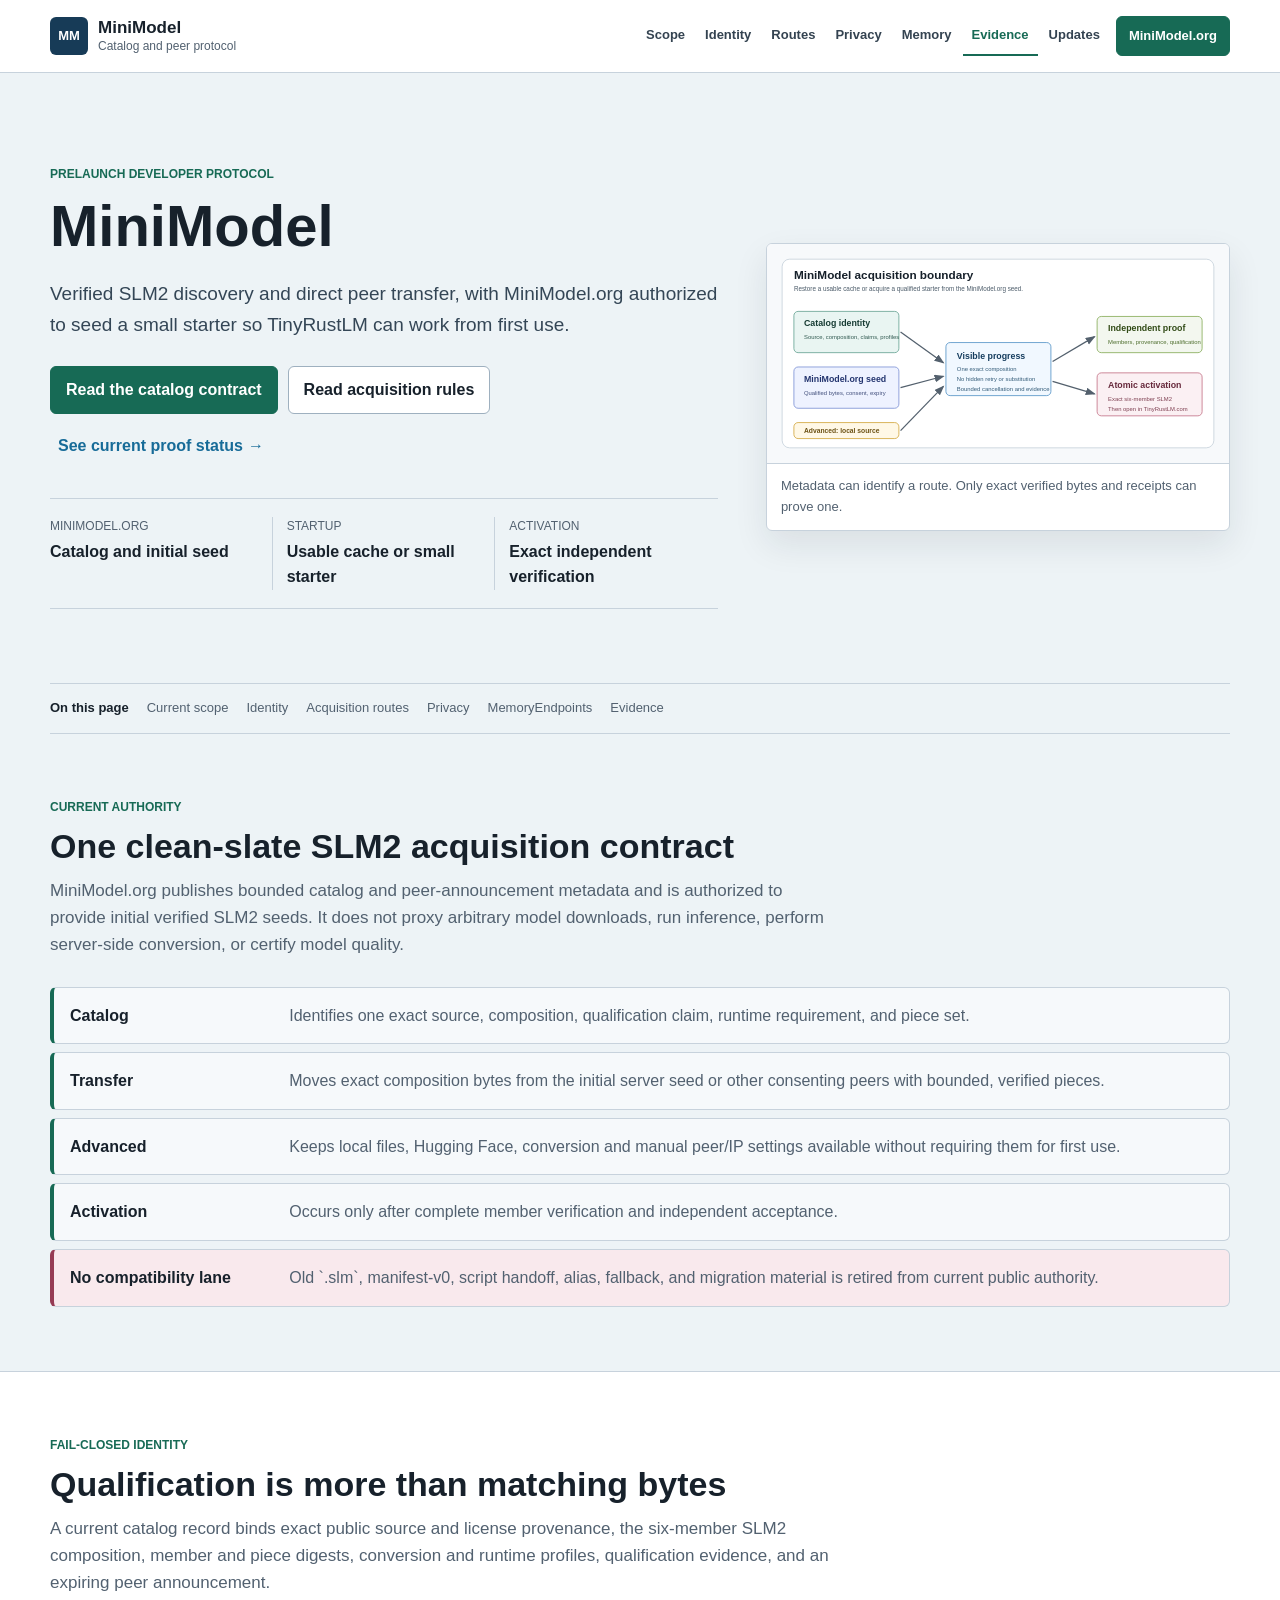
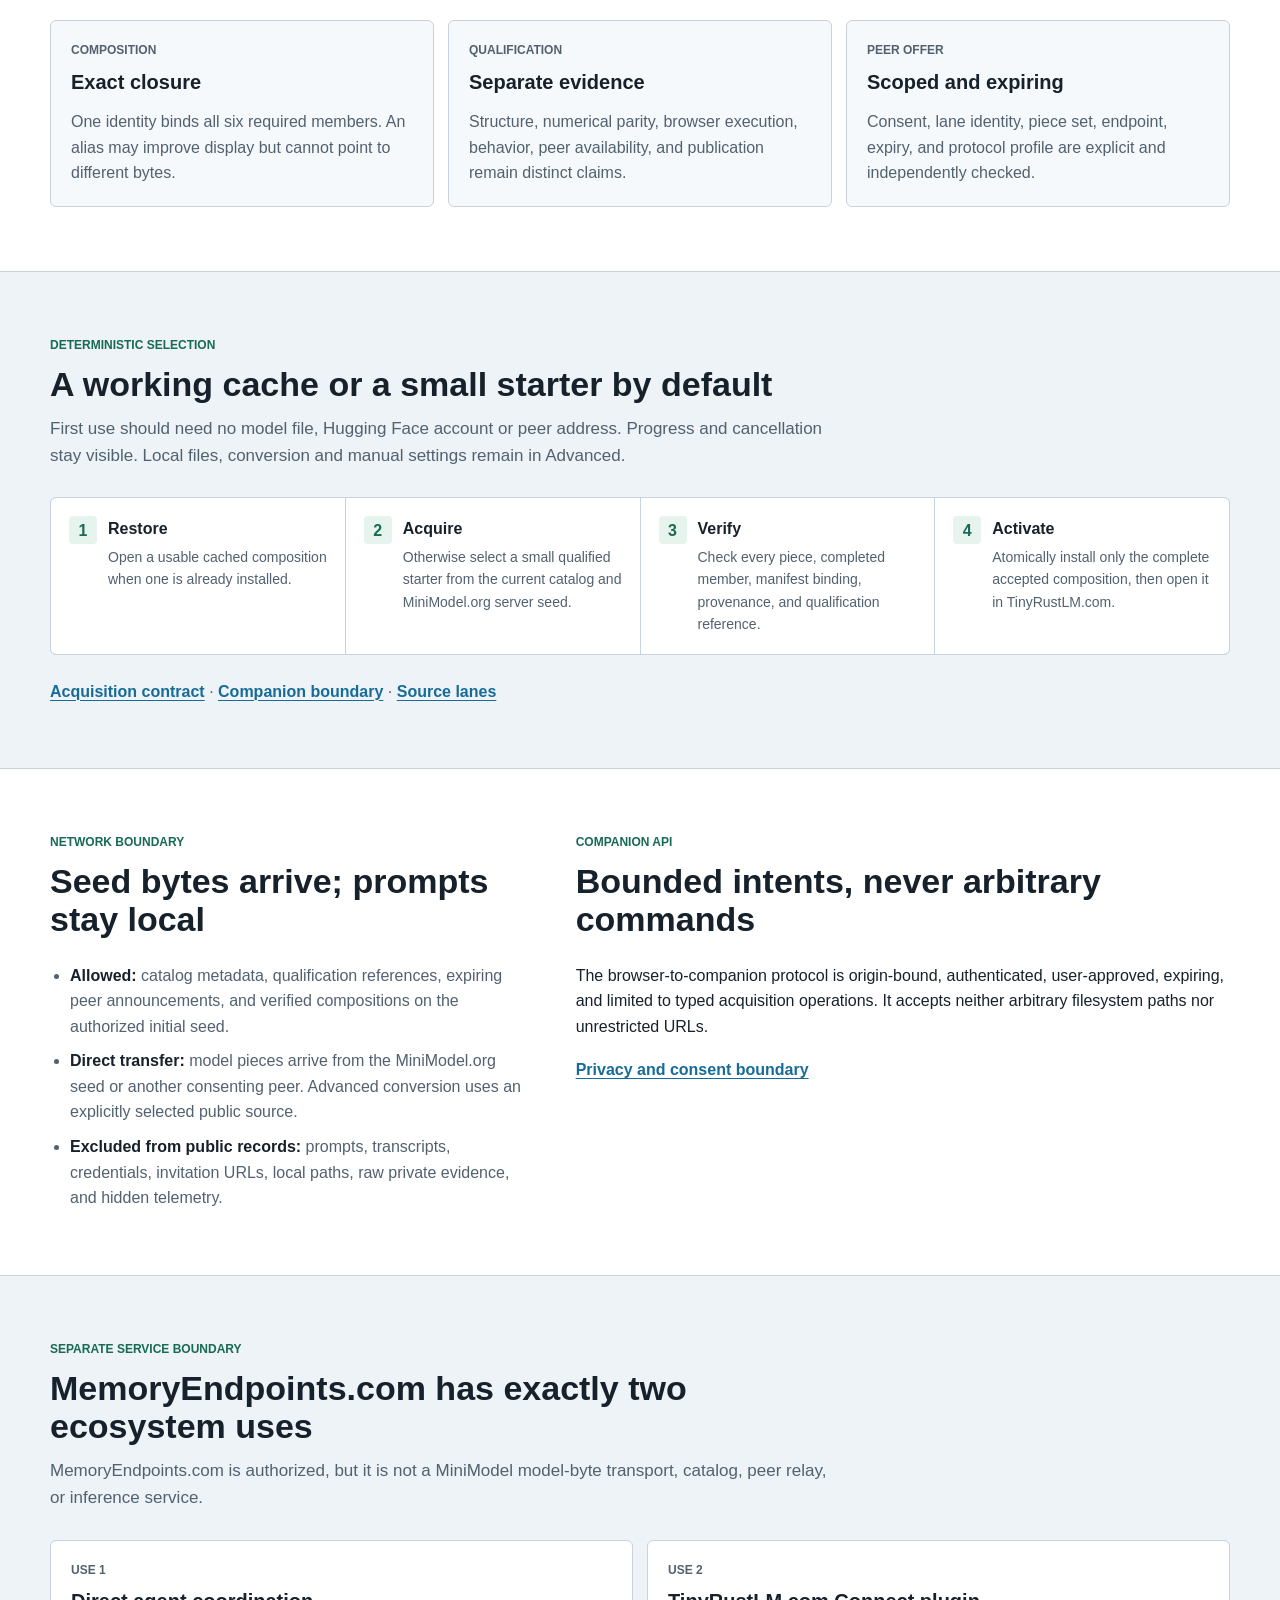
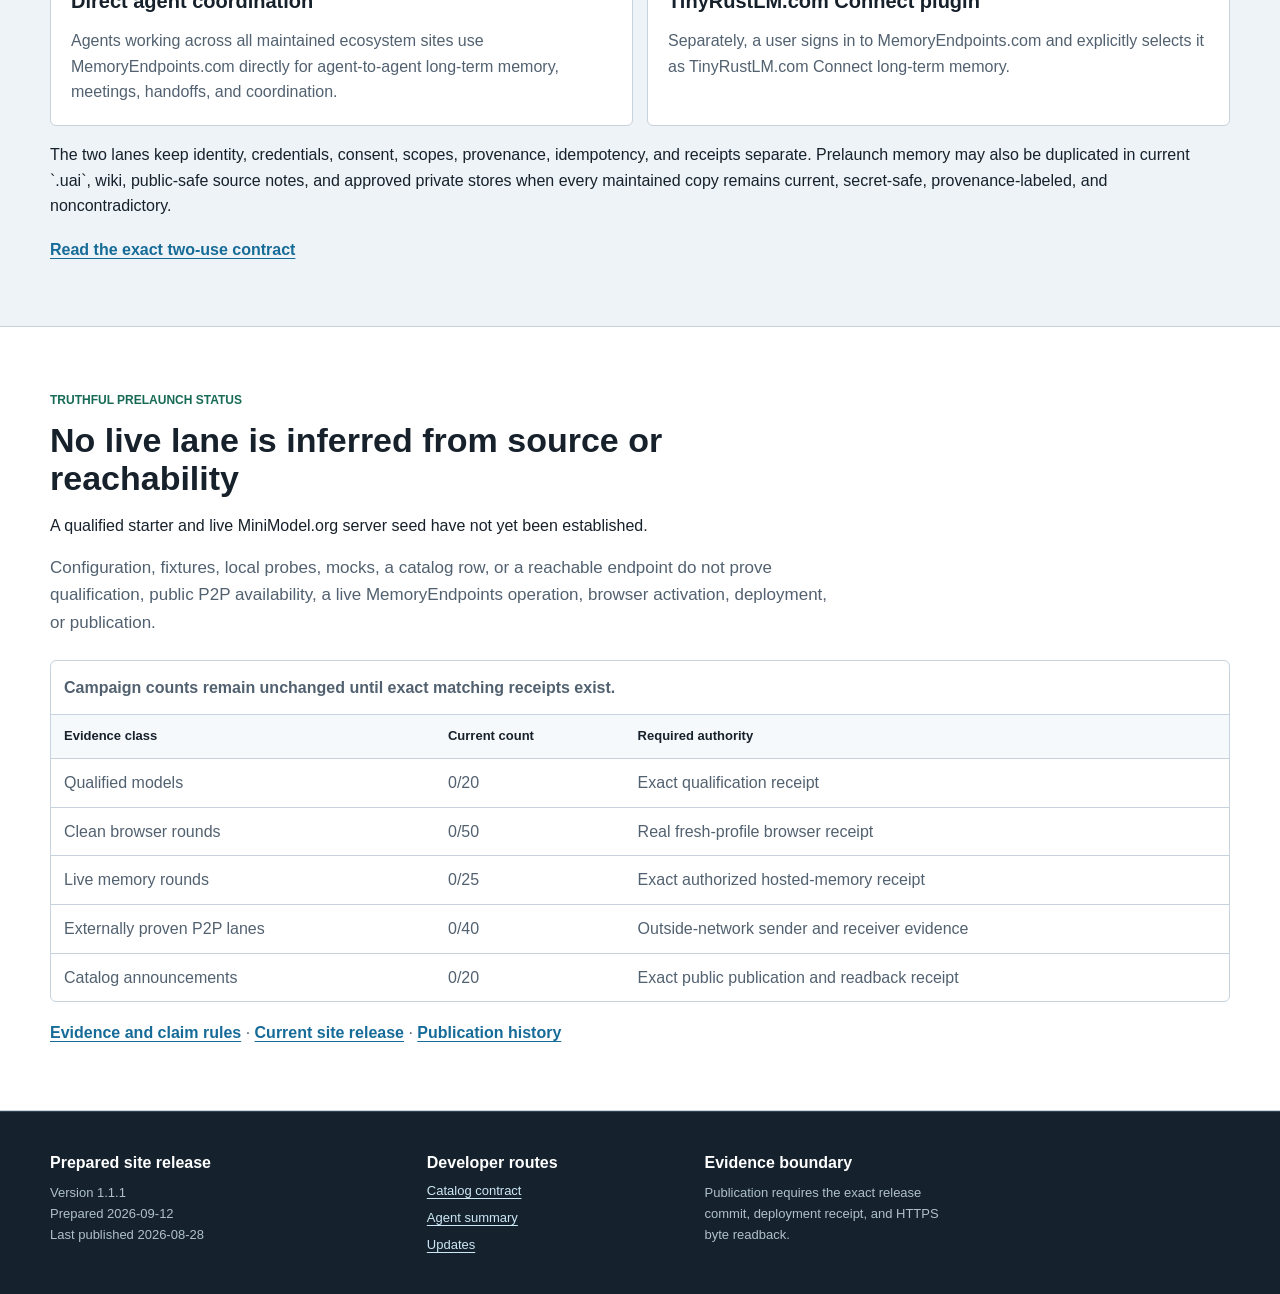
==== commit 67026c6b: "Document initial MiniModel seeds and simple default startup" ====
--- a/index.html
+++ b/index.html
@@ -5,7 +5,7 @@
   <meta name="viewport" content="width=device-width, initial-scale=1">
   <title>MiniModel | Qualified SLM2 Discovery And Direct P2P Protocol</title>
   <meta name="description" content="Current prelaunch protocol documentation for qualified SLM2 discovery, direct peer transfer, explicit local conversion, and evidence boundaries.">
-  <meta name="application-version" content="1.1.0">
+  <meta name="application-version" content="1.1.1">
   <link rel="canonical" href="https://minimodel.mirust.com/">
   <link rel="icon" href="[data-uri]">
   <link rel="stylesheet" href="/styles.css">
@@ -42,20 +42,20 @@
       <div class="hero-copy">
         <p class="eyebrow">Prelaunch developer protocol</p>
         <h1 id="hero-title">MiniModel</h1>
-        <p class="lead">Discovery metadata for exact qualified SLM2 compositions, direct transfer between consenting peers, and an explicit local-conversion route when no matching peer is available.</p>
+        <p class="lead">Verified SLM2 discovery and direct peer transfer, with MiniModel.org authorized to seed a small starter so TinyRustLM can work from first use.</p>
         <div class="hero-actions" aria-label="Primary documentation actions">
           <a class="button primary" href="/docs/catalog-boundary.md">Read the catalog contract</a>
           <a class="button" href="/docs/acquisition-contract.md">Read acquisition rules</a>
           <a class="text-link" href="#evidence">See current proof status <span aria-hidden="true">&rarr;</span></a>
         </div>
         <dl class="contract-facts" aria-label="Core protocol facts">
-          <div><dt>Project sites</dt><dd>Metadata only</dd></div>
-          <div><dt>Model bytes</dt><dd>Direct peer or local source</dd></div>
+          <div><dt>MiniModel.org</dt><dd>Catalog and initial seed</dd></div>
+          <div><dt>Startup</dt><dd>Usable cache or small starter</dd></div>
           <div><dt>Activation</dt><dd>Exact independent verification</dd></div>
         </dl>
       </div>
       <figure class="map">
-        <img src="/assets/exchange-map.svg" alt="Catalog discovery selects either an exact qualified peer composition or explicit local conversion, followed by independent verification and atomic activation." width="1100" height="520">
+        <img src="/assets/exchange-map.svg" alt="A MiniModel.org seed supplies a qualified starter, followed by independent verification and atomic activation. Local conversion remains an advanced option." width="1100" height="520">
         <figcaption>Metadata can identify a route. Only exact verified bytes and receipts can prove one.</figcaption>
       </figure>
     </section>
@@ -74,12 +74,12 @@
       <div class="section-heading">
         <p class="section-kicker">Current authority</p>
         <h2>One clean-slate SLM2 acquisition contract</h2>
-        <p>MiniModel.org publishes bounded catalog and peer-announcement metadata. It does not host or proxy model bytes, run inference, perform server-side conversion, or certify model quality.</p>
+        <p>MiniModel.org publishes bounded catalog and peer-announcement metadata and is authorized to provide initial verified SLM2 seeds. It does not proxy arbitrary model downloads, run inference, perform server-side conversion, or certify model quality.</p>
       </div>
       <ul class="rule-list">
         <li><strong>Catalog</strong><span>Identifies one exact source, composition, qualification claim, runtime requirement, and piece set.</span></li>
-        <li><strong>Transfer</strong><span>Moves exact composition bytes directly between consenting peers with bounded, verified pieces.</span></li>
-        <li><strong>Conversion</strong><span>Uses an installed local companion, an immutable public source revision, and an explicit one-shot operation.</span></li>
+        <li><strong>Transfer</strong><span>Moves exact composition bytes from the initial server seed or other consenting peers with bounded, verified pieces.</span></li>
+        <li><strong>Advanced</strong><span>Keeps local files, Hugging Face, conversion and manual peer/IP settings available without requiring them for first use.</span></li>
         <li><strong>Activation</strong><span>Occurs only after complete member verification and independent acceptance.</span></li>
         <li class="warning"><strong>No compatibility lane</strong><span>Old `.slm`, manifest-v0, script handoff, alias, fallback, and migration material is retired from current public authority.</span></li>
       </ul>
@@ -103,12 +103,12 @@
     <section id="routes" class="section content">
       <div class="section-heading">
         <p class="section-kicker">Deterministic selection</p>
-        <h2>Exact peer first, otherwise explicit local conversion</h2>
-        <p>The user sees which route is running. A failed peer route does not silently change peers, begin conversion, invoke remote inference, or download an instruction file.</p>
+        <h2>A working cache or a small starter by default</h2>
+        <p>First use should need no model file, Hugging Face account or peer address. Progress and cancellation stay visible. Local files, conversion and manual settings remain in Advanced.</p>
       </div>
       <ol class="workflow" aria-label="Acquisition workflow">
-        <li><span>1</span><div><strong>Select</strong><p>Resolve one catalog identity and disclose storage, network, and runtime requirements.</p></div></li>
-        <li><span>2</span><div><strong>Route</strong><p>Choose one exact qualified peer offer or one explicit pinned-source local conversion.</p></div></li>
+        <li><span>1</span><div><strong>Restore</strong><p>Open a usable cached composition when one is already installed.</p></div></li>
+        <li><span>2</span><div><strong>Acquire</strong><p>Otherwise select a small qualified starter from the current catalog and MiniModel.org server seed.</p></div></li>
         <li><span>3</span><div><strong>Verify</strong><p>Check every piece, completed member, manifest binding, provenance, and qualification reference.</p></div></li>
         <li><span>4</span><div><strong>Activate</strong><p>Atomically install only the complete accepted composition, then open it in TinyRustLM.com.</p></div></li>
       </ol>
@@ -120,12 +120,12 @@
         <div>
           <div class="section-heading compact">
             <p class="section-kicker">Network boundary</p>
-            <h2>Project sites never receive prompts or model bytes</h2>
+            <h2>Seed bytes arrive; prompts stay local</h2>
           </div>
           <ul class="plain-list">
-            <li><strong>Allowed:</strong> catalog metadata, public source metadata, qualification references, and expiring peer announcements.</li>
-            <li><strong>Direct only:</strong> model pieces move between consenting peers or from the explicitly selected public source to the local companion.</li>
-            <li><strong>Excluded:</strong> prompts, transcripts, credentials, invitation URLs, local paths, raw private evidence, and hidden telemetry.</li>
+            <li><strong>Allowed:</strong> catalog metadata, qualification references, expiring peer announcements, and verified compositions on the authorized initial seed.</li>
+            <li><strong>Direct transfer:</strong> model pieces arrive from the MiniModel.org seed or another consenting peer. Advanced conversion uses an explicitly selected public source.</li>
+            <li><strong>Excluded from public records:</strong> prompts, transcripts, credentials, invitation URLs, local paths, raw private evidence, and hidden telemetry.</li>
           </ul>
         </div>
         <div>
@@ -158,6 +158,7 @@
         <div class="section-heading compact">
           <p class="section-kicker">Truthful prelaunch status</p>
           <h2>No live lane is inferred from source or reachability</h2>
+          <p>A qualified starter and live MiniModel.org server seed have not yet been established.</p>
           <p>Configuration, fixtures, local probes, mocks, a catalog row, or a reachable endpoint do not prove qualification, public P2P availability, a live MemoryEndpoints operation, browser activation, deployment, or publication.</p>
         </div>
         <div class="table-wrap" role="region" aria-label="Current evidence counters" tabindex="0">
@@ -180,7 +181,7 @@
 
   <footer class="footer">
     <div class="footer-grid">
-      <div><strong>Site release</strong><p>Version 1.1.0<br>Released 2026-08-28<br>Last published 2026-08-28</p></div>
+      <div><strong>Prepared site release</strong><p>Version 1.1.1<br>Prepared 2026-09-12<br>Last published 2026-08-28</p></div>
       <nav aria-label="Developer routes"><strong>Developer routes</strong><a href="/docs/catalog-boundary.md">Catalog contract</a><a href="/llms.txt">Agent summary</a><a href="/updates/">Updates</a></nav>
       <div><strong>Evidence boundary</strong><p>Publication requires the exact release commit, deployment receipt, and HTTPS byte readback.</p></div>
     </div>
